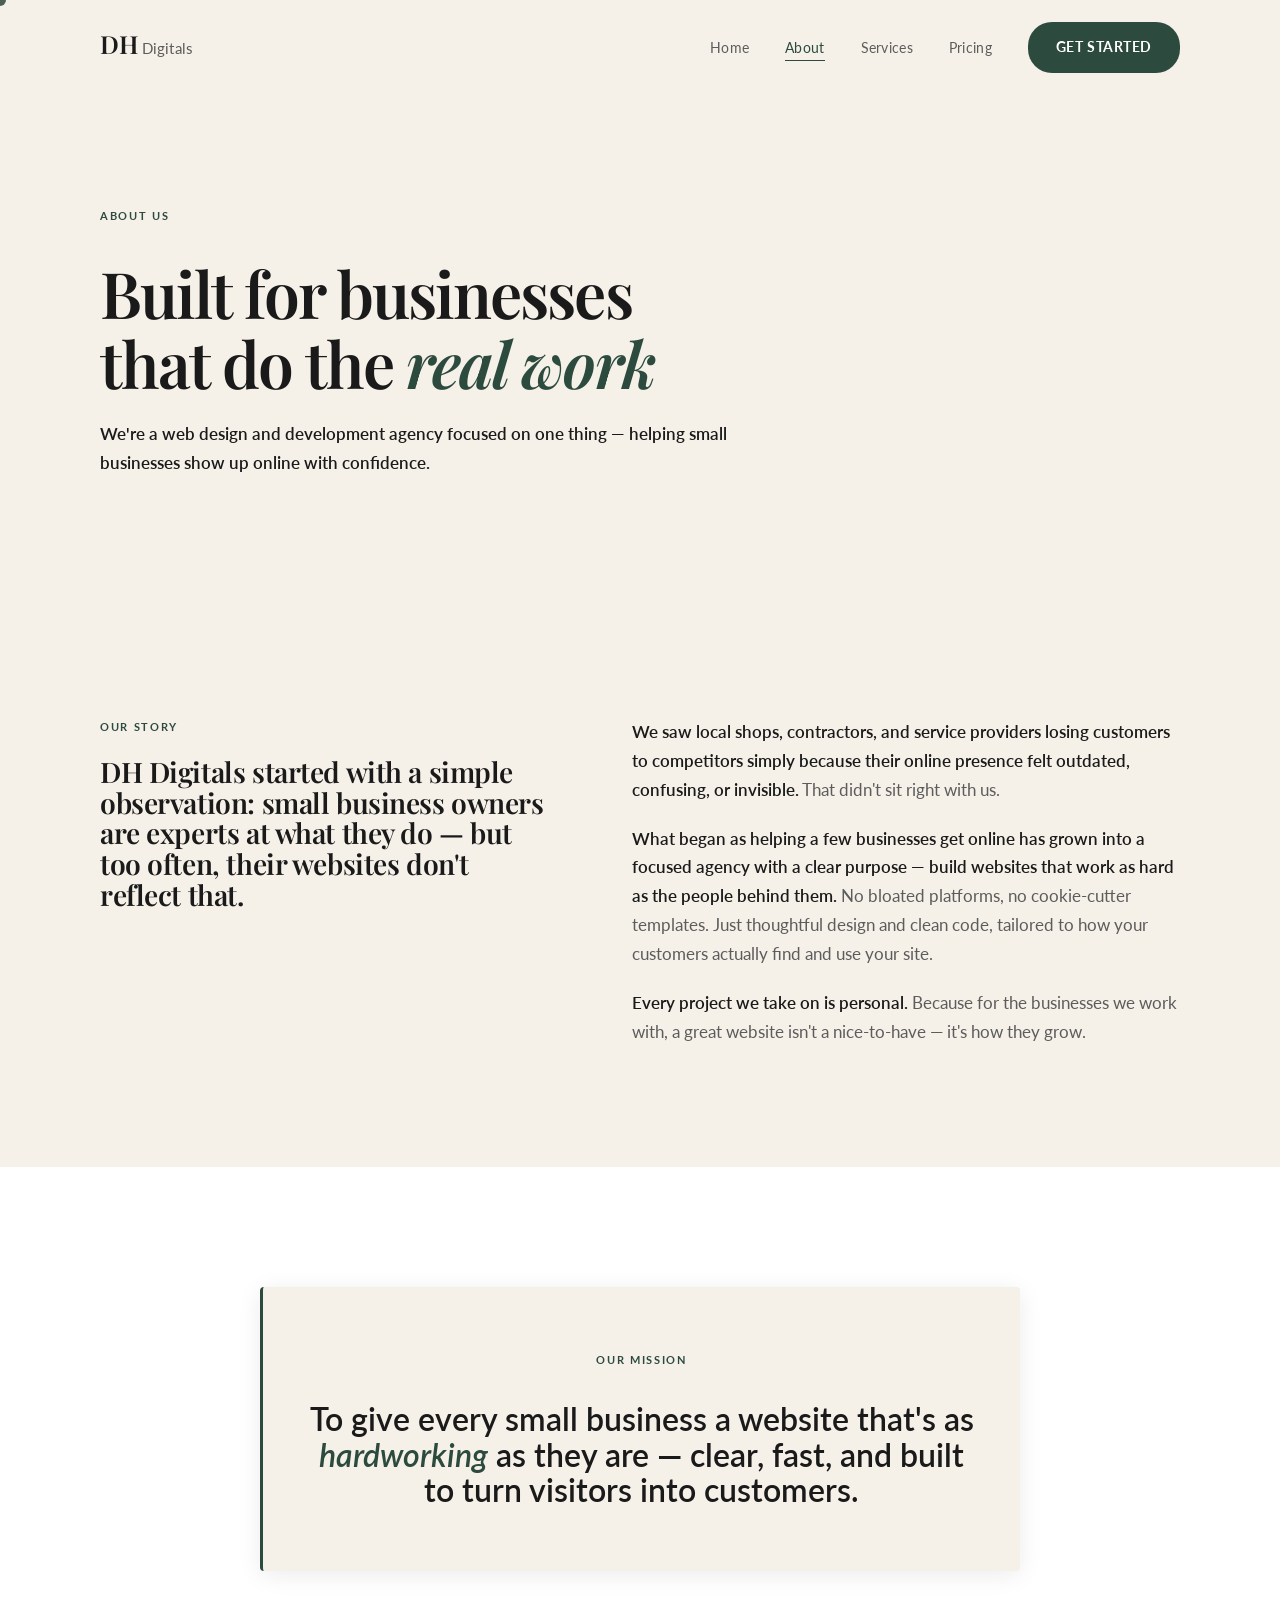
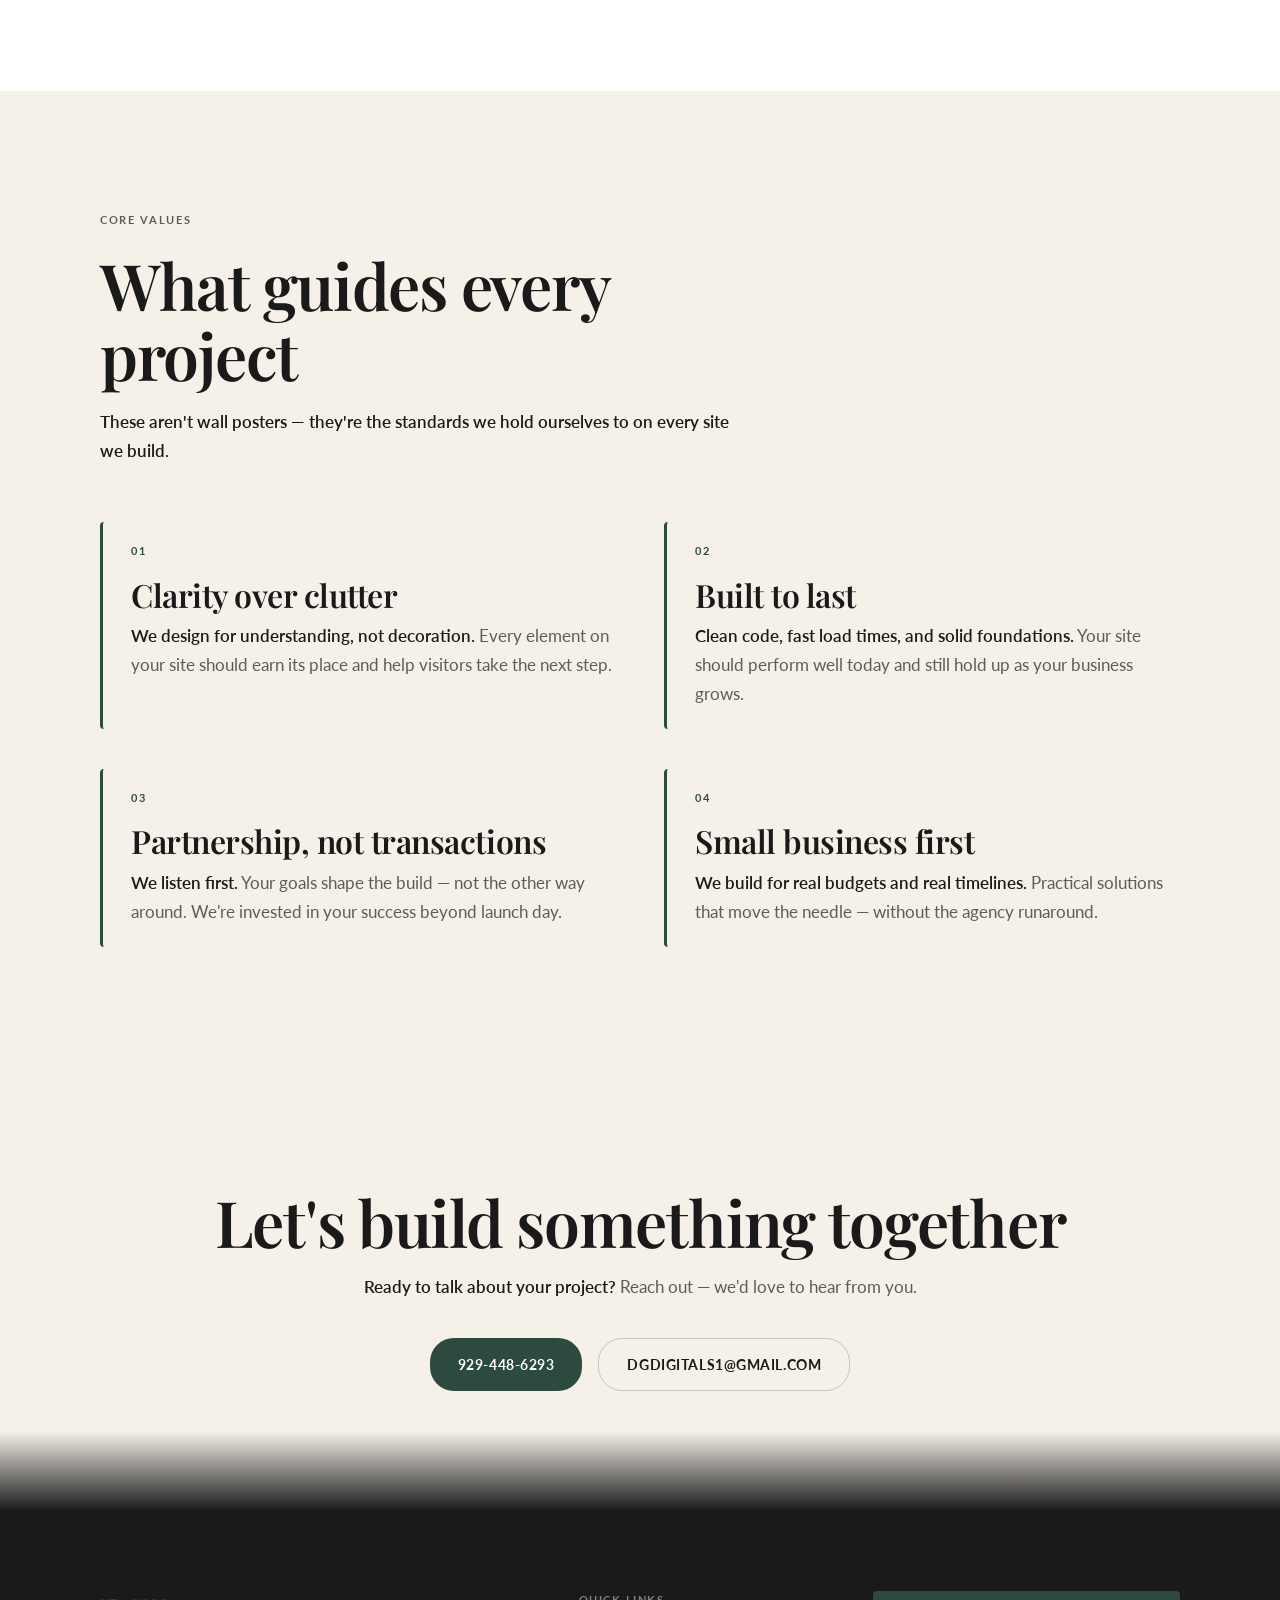
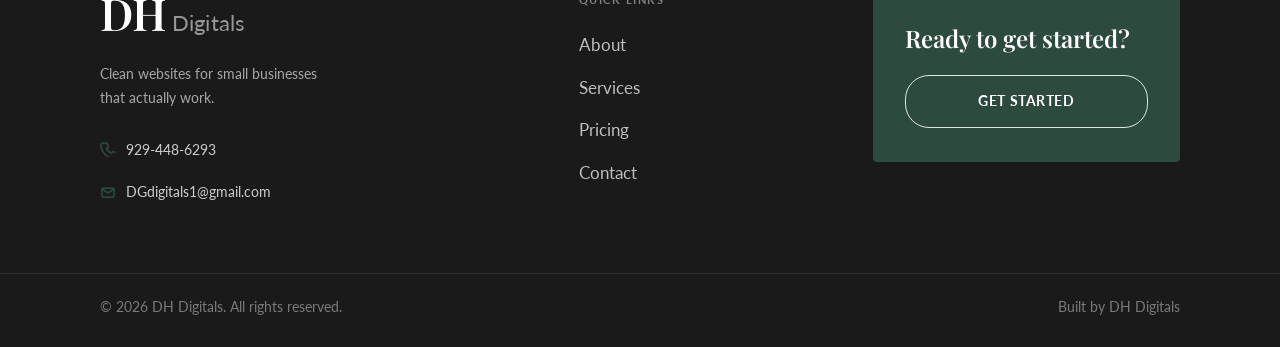
==== about.html @ 17f13685 "Launch DH Digitals marketing site with full responsive design. Includes homepage, about, services, a" ====
<!DOCTYPE html>
<html lang="en">
<head>
  <meta charset="UTF-8">
  <meta name="viewport" content="width=device-width, initial-scale=1.0">
  <title>About — DH Digitals</title>
  <link rel="icon" type="image/svg+xml" href="data:image/svg+xml,%3Csvg xmlns='http://www.w3.org/2000/svg' viewBox='0 0 32 32'%3E%3Crect width='32' height='32' rx='7' fill='%23F5F0E8'/%3E%3Ctext x='16' y='21.5' font-family='Georgia%2C%20serif' font-size='13' font-weight='600' fill='%232C4A3E' text-anchor='middle'%3EDH%3C/text%3E%3C/svg%3E">
  <link rel="preconnect" href="https://fonts.googleapis.com">
  <link rel="preconnect" href="https://fonts.gstatic.com" crossorigin>
  <link href="https://fonts.googleapis.com/css2?family=Lato:wght@400;700&family=Playfair+Display:ital,wght@0,400;0,500;0,600;0,700;1,400;1,500&display=swap" rel="stylesheet">
  <link rel="stylesheet" href="styles.css">
</head>
<body>

  <!-- NAV -->
  <nav id="nav">
    <div class="container">
      <a href="index.html" class="logo"><span class="logo-serif">DH</span> <span class="logo-rest">Digitals</span></a>
      <ul class="nav-links" id="navLinks">
        <li><a href="index.html">Home</a></li>
        <li><a href="about.html" class="active">About</a></li>
        <li><a href="services.html">Services</a></li>
        <li><a href="services.html#plans">Pricing</a></li>
        <li><a href="contact.html" class="btn btn-primary">Get Started</a></li>
      </ul>
      <button class="nav-toggle" id="navToggle" type="button" aria-label="Toggle menu" aria-expanded="false">
        <span class="hamburger" aria-hidden="true">
          <span class="hamburger-line"></span>
          <span class="hamburger-line"></span>
          <span class="hamburger-line"></span>
        </span>
      </button>
    </div>
  </nav>

  <!-- PAGE HERO -->
  <section class="page-hero">
    <div class="container">
      <div class="page-hero-content">
        <p class="hero-tag">About Us</p>
        <h1>Built for businesses that do the <em>real work</em></h1>
        <p class="page-hero-sub"><span class="lead-sentence">We're a web design and development agency focused on one thing — helping small businesses show up online with confidence.</span></p>
      </div>
    </div>
  </section>

  <!-- BRAND STORY -->
  <section id="story">
    <div class="container">
      <div class="story-grid reveal">
        <div>
          <p class="section-label">Our Story</p>
          <p class="story-lead"><span class="lead-sentence">DH Digitals started with a simple observation: small business owners are experts at what they do — but too often, their websites don't reflect that.</span></p>
        </div>
        <div class="story-body">
          <p><span class="lead-sentence">We saw local shops, contractors, and service providers losing customers to competitors simply because their online presence felt outdated, confusing, or invisible.</span> That didn't sit right with us.</p>
          <p><span class="lead-sentence">What began as helping a few businesses get online has grown into a focused agency with a clear purpose — build websites that work as hard as the people behind them.</span> No bloated platforms, no cookie-cutter templates. Just thoughtful design and clean code, tailored to how your customers actually find and use your site.</p>
          <p><span class="lead-sentence">Every project we take on is personal.</span> Because for the businesses we work with, a great website isn't a nice-to-have — it's how they grow.</p>
        </div>
      </div>
    </div>
  </section>

  <!-- MISSION -->
  <section id="mission">
    <div class="container">
      <div class="mission-block reveal">
        <p class="section-label">Our Mission</p>
        <p class="mission-quote"><span class="lead-sentence">To give every small business a website that's as <em>hardworking</em> as they are — clear, fast, and built to turn visitors into customers.</span></p>
      </div>
    </div>
  </section>

  <!-- CORE VALUES -->
  <section id="values">
    <div class="container">
      <div class="values-header reveal">
        <p class="section-label">Core Values</p>
        <h2 class="section-title">What guides every project</h2>
        <p><span class="lead-sentence">These aren't wall posters — they're the standards we hold ourselves to on every site we build.</span></p>
      </div>
      <div class="values-grid reveal">
        <div class="value-card">
          <div class="value-num">01</div>
          <h3>Clarity over clutter</h3>
          <p><span class="lead-sentence">We design for understanding, not decoration.</span> Every element on your site should earn its place and help visitors take the next step.</p>
        </div>
        <div class="value-card">
          <div class="value-num">02</div>
          <h3>Built to last</h3>
          <p><span class="lead-sentence">Clean code, fast load times, and solid foundations.</span> Your site should perform well today and still hold up as your business grows.</p>
        </div>
        <div class="value-card">
          <div class="value-num">03</div>
          <h3>Partnership, not transactions</h3>
          <p><span class="lead-sentence">We listen first.</span> Your goals shape the build — not the other way around. We're invested in your success beyond launch day.</p>
        </div>
        <div class="value-card">
          <div class="value-num">04</div>
          <h3>Small business first</h3>
          <p><span class="lead-sentence">We build for real budgets and real timelines.</span> Practical solutions that move the needle — without the agency runaround.</p>
        </div>
      </div>
    </div>
  </section>

  <!-- CTA -->
  <section class="cta-section" id="contact">
    <div class="container reveal">
      <h2>Let's build something together</h2>
      <p><span class="lead-sentence">Ready to talk about your project?</span> Reach out — we'd love to hear from you.</p>
      <div class="cta-buttons">
        <a href="tel:9294486293" class="btn btn-primary">929-448-6293</a>
        <a href="mailto:DGdigitals1@gmail.com" class="btn btn-outline">DGdigitals1@gmail.com</a>
      </div>
    </div>
  </section>

  <!-- FOOTER -->
  <footer>
    <div class="container footer-main">
      <div class="footer-col footer-brand-col">
        <a href="index.html" class="footer-logo logo">
          <span class="logo-serif">DH</span>
          <span class="logo-rest">Digitals</span>
        </a>
        <p class="footer-tagline">Clean websites for small businesses that actually work.</p>
        <ul class="footer-contact-list">
          <li>
            <a href="tel:9294486293">
              <svg width="16" height="16" fill="none" stroke="currentColor" stroke-width="1.75" stroke-linecap="round" stroke-linejoin="round" aria-hidden="true">
                <path d="M3 2h4l1.5 4-2 1.5a11 11 0 0 0 5 5L13 10.5 17 12v4a2 2 0 0 1-2 2A15 15 0 0 1 1 4a2 2 0 0 1 2-2z"/>
              </svg>
              929-448-6293
            </a>
          </li>
          <li>
            <a href="mailto:DGdigitals1@gmail.com">
              <svg width="16" height="16" fill="none" stroke="currentColor" stroke-width="1.75" stroke-linecap="round" stroke-linejoin="round" aria-hidden="true">
                <rect x="2" y="4" width="12" height="9" rx="1"/><path d="M2 5l6 4 6-4"/>
              </svg>
              DGdigitals1@gmail.com
            </a>
          </li>
        </ul>
      </div>
      <div class="footer-col footer-links-col">
        <h4 class="footer-heading">Quick Links</h4>
        <ul class="footer-links">
          <li><a href="about.html">About</a></li>
          <li><a href="services.html">Services</a></li>
          <li><a href="services.html#plans">Pricing</a></li>
          <li><a href="contact.html">Contact</a></li>
        </ul>
      </div>
      <div class="footer-col footer-cta-col">
        <div class="footer-cta-box">
          <p class="footer-cta-title">Ready to get started?</p>
          <a href="contact.html" class="btn btn-outline-light">Get Started</a>
        </div>
      </div>
    </div>
    <div class="footer-bar">
      <div class="container footer-bar-inner">
        <p class="footer-copy">&copy; 2026 DH Digitals. All rights reserved.</p>
        <p class="footer-credit">Built by DH Digitals</p>
      </div>
    </div>
  </footer>

  <script src="main.js"></script>
</body>
</html>
---- styles.css ----
/* DH Digitals — Boutique light theme */

*, *::before, *::after { box-sizing: border-box; margin: 0; padding: 0; }

:root {
  --bg:            #F5F0E8;
  --surface:       #FFFFFF;
  --text:          #1A1A1A;
  --muted:         #5C5C5C;
  --accent:        #2C4A3E;
  --accent-hover:  #3A5E50;
  --accent-soft:   rgba(44, 74, 62, 0.12);
  --border:        rgba(26, 26, 26, 0.12);
  --border-strong: rgba(26, 26, 26, 0.2);
  --shadow-card:   0 4px 24px rgba(0, 0, 0, 0.08);
  --shadow-card-hover: 0 12px 36px rgba(0, 0, 0, 0.12);
  --card-transition: transform var(--hover-transition), box-shadow var(--hover-transition);
  --radius-btn:    24px;
  --section-space: 120px;
  --nav-offset:    5rem;
  --ease:          cubic-bezier(0.4, 0, 0.2, 1);
  --hover-transition: 0.25s cubic-bezier(0.4, 0, 0.2, 1);
  --font-display:  'Playfair Display', Georgia, serif;
  --font-body:     'Lato', system-ui, sans-serif;
  --text-h1:       88px;
  --text-h2:       64px;
  --text-h3:       32px;
  --text-body:     17px;
  --text-small:    14px;
  --lh-heading:    1.1;
  --lh-body:       1.7;
}

html { scroll-behavior: smooth; overflow-x: hidden; }

@media (prefers-reduced-motion: reduce) {
  html { scroll-behavior: auto; }
  *, *::before, *::after {
    animation-duration: 0.01ms !important;
    animation-iteration-count: 1 !important;
    transition-duration: 0.01ms !important;
  }
}

::selection {
  background: var(--accent-soft);
  color: var(--text);
}

body {
  font-family: var(--font-body);
  background: var(--bg);
  color: var(--text);
  font-size: var(--text-body);
  line-height: var(--lh-body);
  overflow-x: hidden;
  -webkit-font-smoothing: antialiased;
}

html.has-custom-cursor,
html.has-custom-cursor body {
  cursor: none;
}

html.has-custom-cursor a,
html.has-custom-cursor button,
html.has-custom-cursor .btn {
  cursor: none;
}

body > *:not(.custom-cursor) {
  animation: pageEnter 0.6s var(--ease) forwards;
}

body > nav { animation-delay: 0s; }
body > .hero,
body > main,
body > section { animation-delay: 0.05s; }
body > footer { animation-delay: 0.1s; }

.custom-cursor {
  position: fixed;
  top: 0;
  left: 0;
  width: 12px;
  height: 12px;
  margin: 0;
  padding: 0;
  border-radius: 50%;
  background: var(--accent);
  pointer-events: none;
  z-index: 10000;
  transform: translate(-50%, -50%);
  transition: left 0.1s var(--ease), top 0.1s var(--ease), transform var(--hover-transition), opacity var(--hover-transition);
  opacity: 0.85;
  mix-blend-mode: multiply;
}

.custom-cursor.is-hover {
  transform: translate(-50%, -50%) scale(2);
  opacity: 0.55;
}

/* ── TYPOGRAPHY SCALE ── */
h1, h2, h3, h4, p {
  overflow-wrap: break-word;
}

h1, h2, h3, h4 {
  font-family: var(--font-display);
  line-height: var(--lh-heading);
  font-weight: 600;
}

h1 {
  font-size: clamp(2.75rem, 7vw, var(--text-h1));
  letter-spacing: -0.03em;
}

h2 {
  font-size: clamp(2rem, 5vw, var(--text-h2));
  letter-spacing: -0.02em;
}

h3 {
  font-size: clamp(1.375rem, 2.5vw, var(--text-h3));
  letter-spacing: -0.015em;
}

p {
  max-width: 65ch;
  font-size: var(--text-body);
  line-height: var(--lh-body);
}

.lead-sentence {
  font-weight: 600;
  color: var(--text);
}

.text-small,
.stat-label,
.meta-label,
.care-plan-note,
.footer-copy,
.footer-credit,
.footer-contact-list a,
.footer-tagline,
.form-error,
.contact-note,
.price-pages,
.care-plan-features li,
.price-features li {
  font-size: var(--text-small);
  line-height: var(--lh-body);
}

.section-label,
.hero-tag,
.care-plan-tag,
.footer-heading,
.method-label,
.form-group label {
  font-size: 11px;
  letter-spacing: 0.15em;
  line-height: var(--lh-body);
  text-transform: uppercase;
  max-width: none;
}

.price-amount,
.stat-num,
.meta-value {
  font-variant-numeric: tabular-nums;
}

a { color: inherit; text-decoration: none; }

.container {
  width: min(1080px, 91vw);
  margin: 0 auto;
  min-width: 0;
}

/* ── NAV ── */
nav {
  position: fixed;
  top: 0; left: 0; right: 0;
  z-index: 100;
  padding: 1.35rem 0;
  background: rgba(245, 240, 232, 0.85);
  backdrop-filter: blur(16px);
  -webkit-backdrop-filter: blur(16px);
  border-bottom: 1px solid transparent;
  transition: border-color var(--hover-transition), padding var(--hover-transition);
}

nav.scrolled {
  border-bottom-color: var(--border);
}

nav .container {
  display: flex;
  align-items: center;
  justify-content: space-between;
}

.logo {
  font-family: var(--font-body);
  font-weight: 400;
  display: flex;
  align-items: baseline;
  gap: 0.3rem;
}

.logo-serif {
  font-family: var(--font-display);
  font-weight: 600;
  font-size: 1.55rem;
  letter-spacing: -0.02em;
  color: var(--text);
  line-height: 1;
}

.logo-rest {
  color: var(--muted);
  font-size: 0.9375rem;
  font-weight: 400;
  letter-spacing: 0.01em;
}

.nav-links {
  display: flex;
  align-items: center;
  gap: 2.25rem;
  list-style: none;
}

.nav-links a:not(.btn) {
  font-size: var(--text-small);
  font-weight: 400;
  letter-spacing: 0.02em;
  color: var(--muted);
  position: relative;
  transition: color var(--hover-transition);
}

.nav-links a:not(.btn)::after {
  content: '';
  position: absolute;
  left: 0;
  bottom: -5px;
  width: 0;
  height: 1px;
  background: var(--accent);
  transition: width var(--hover-transition);
}

.nav-links a:not(.btn):hover,
.nav-links a:not(.btn).active { color: var(--accent); }

.nav-links a:not(.btn):hover::after,
.nav-links a:not(.btn).active::after { width: 100%; }

.nav-links .btn-primary {
  transition: transform var(--hover-transition), background var(--hover-transition), color var(--hover-transition);
}

.nav-links .btn-primary:hover:not(:disabled) {
  transform: scale(0.97);
}

.btn {
  display: inline-flex;
  align-items: center;
  justify-content: center;
  gap: 0.5rem;
  font-family: var(--font-body);
  font-weight: 700;
  font-size: var(--text-small);
  letter-spacing: 0.04em;
  text-transform: uppercase;
  padding: 0.85rem 1.75rem;
  border: none;
  border-radius: var(--radius-btn);
  cursor: pointer;
  transition: transform var(--hover-transition), background var(--hover-transition), color var(--hover-transition), border-color var(--hover-transition);
}

.btn-primary {
  background: var(--accent);
  color: #fff;
}

.btn-primary:hover:not(:disabled) {
  background: var(--accent-hover);
  transform: translateY(-1px);
}

.btn-outline {
  background: transparent;
  color: var(--text);
  border: 1px solid var(--border-strong);
}

.btn-outline:hover {
  border-color: var(--accent);
  color: var(--accent);
}

.btn-outline-light {
  background: transparent;
  color: #fff;
  border: 1px solid rgba(255, 255, 255, 0.85);
}

.btn-outline-light:hover:not(:disabled) {
  background: rgba(255, 255, 255, 0.1);
  border-color: #fff;
  color: #fff;
  transform: translateY(-1px);
}

.nav-toggle {
  display: none;
  background: none;
  border: none;
  color: var(--text);
  cursor: pointer;
  padding: 0;
}

.hamburger {
  display: flex;
  flex-direction: column;
  justify-content: space-between;
  width: 28px;
  height: 28px;
}

.hamburger-line {
  display: block;
  width: 28px;
  height: 2px;
  background: currentColor;
  border-radius: 1px;
}

/* ── HERO (home) ── */
.hero {
  min-height: 100vh;
  display: flex;
  align-items: center;
  padding: calc(var(--section-space) + var(--nav-offset)) 0 var(--section-space);
  position: relative;
  overflow: hidden;
}

.hero-parallax-bg {
  position: absolute;
  inset: -20% 0;
  z-index: 0;
  background:
    radial-gradient(ellipse 85% 65% at 78% 22%, rgba(44, 74, 62, 0.07) 0%, transparent 58%),
    radial-gradient(ellipse 55% 50% at 12% 88%, rgba(44, 74, 62, 0.05) 0%, transparent 52%),
    linear-gradient(180deg, #F5F0E8 0%, #EDE6DA 45%, #F5F0E8 100%);
  background-size: 100% 140%;
  background-position: center 0;
  background-repeat: no-repeat;
  will-change: background-position;
}

.hero-monogram {
  position: absolute;
  right: clamp(-1rem, 2vw, 3rem);
  top: 50%;
  transform: translateY(-48%);
  font-family: var(--font-display);
  font-size: clamp(11rem, 26vw, 21rem);
  font-weight: 600;
  color: var(--accent);
  opacity: 0.08;
  line-height: 0.85;
  letter-spacing: -0.04em;
  pointer-events: none;
  z-index: 1;
  user-select: none;
}

.hero-grain {
  position: absolute;
  inset: 0;
  width: 100%;
  height: 100%;
  pointer-events: none;
  z-index: 2;
  mix-blend-mode: multiply;
}

.hero-layout {
  position: relative;
  z-index: 3;
  width: 100%;
}

.hero-content {
  position: relative;
  max-width: 560px;
  text-align: left;
  z-index: 1;
}

.hero-tag {
  display: inline-block;
  font-weight: 700;
  text-transform: uppercase;
  color: var(--accent);
  margin-bottom: 2rem;
  max-width: none;
  opacity: 0;
  animation: rise 1.1s var(--ease) 0.15s forwards;
}

.hero h1 {
  font-size: var(--text-h1);
  letter-spacing: -0.03em;
  line-height: var(--lh-heading);
  margin-bottom: 2rem;
  opacity: 0;
  animation: rise 1.15s var(--ease) 0.3s forwards;
}

.hero-word {
  position: relative;
  display: inline-block;
  white-space: nowrap;
}

.hero-underline {
  position: absolute;
  left: -2%;
  bottom: 0.06em;
  width: 105%;
  height: 0.18em;
  min-height: 8px;
  max-height: 16px;
  pointer-events: none;
}

.hero-sub {
  color: var(--muted);
  margin-bottom: 2.75rem;
  opacity: 0;
  animation: fadeUpSub 0.85s var(--ease) 0.7s forwards;
}

.hero-cta {
  display: flex;
  gap: 1rem;
  flex-wrap: wrap;
  opacity: 0;
  animation: rise 1.15s var(--ease) 0.62s forwards;
}

.hero-cta .btn {
  position: relative;
  overflow: hidden;
}

.hero-cta .btn .ripple {
  position: absolute;
  border-radius: 50%;
  pointer-events: none;
  transform: scale(0);
  animation: rippleOut 0.65s var(--ease) forwards;
}

.hero-cta .btn-primary .ripple {
  background: rgba(255, 255, 255, 0.45);
}

.hero-cta .btn-outline .ripple {
  background: rgba(44, 74, 62, 0.18);
}

.hero-scroll-hint {
  position: absolute;
  bottom: 2.25rem;
  left: 50%;
  transform: translateX(-50%);
  z-index: 3;
  color: var(--accent);
  opacity: 0;
  animation: riseHint 1s var(--ease) 1.1s forwards;
}

.hero-scroll-hint:hover {
  color: var(--accent-hover);
}

.hero-scroll-arrow {
  display: block;
  animation: bounceDown 2.2s var(--ease) infinite;
}

.hero-stats {
  display: grid;
  grid-template-columns: repeat(3, 1fr);
  gap: 2rem;
  margin-top: 5rem;
  padding-top: 2.5rem;
  border-top: 1px solid var(--border);
  opacity: 0;
  animation: rise 1.15s var(--ease) 0.78s forwards;
}

.hero-stats > div {
  text-align: left;
}

.stat-num {
  font-family: var(--font-display);
  font-weight: 600;
  line-height: var(--lh-heading);
  color: var(--text);
}

.stat-label {
  font-weight: 700;
  letter-spacing: 0.1em;
  text-transform: uppercase;
  color: var(--muted);
  margin-top: 0.5rem;
  max-width: none;
}

.hero-aside { display: none; }

/* ── PAGE HERO ── */
.page-hero {
  padding: calc(var(--section-space) + var(--nav-offset)) 0 var(--section-space);
  position: relative;
}

.page-hero-content {
  position: relative;
  max-width: 640px;
  text-align: left;
}

.page-hero .hero-tag,
.contact-info .hero-tag {
  opacity: 0;
  animation: rise 1.1s var(--ease) 0.15s forwards;
}

.page-hero h1 {
  font-size: clamp(2rem, 5vw, var(--text-h2));
  margin-bottom: 1.35rem;
  opacity: 0;
  animation: rise 1.1s var(--ease) 0.25s forwards;
}

.page-hero h1 em,
.contact-info > h1 em,
.mission-quote em {
  font-style: italic;
  color: var(--accent);
}

.page-hero-sub,
.contact-info > p:first-of-type {
  color: var(--muted);
  opacity: 0;
  animation: rise 1.1s var(--ease) 0.42s forwards;
}

.contact-info > h1 {
  font-size: clamp(2rem, 5vw, var(--text-h2));
  margin-bottom: 1.25rem;
  opacity: 0;
  animation: rise 1.1s var(--ease) 0.28s forwards;
}

/* ── SECTIONS ── */
section { padding: var(--section-space) 0; }

.section-label {
  font-weight: 700;
  text-transform: uppercase;
  color: var(--accent);
  margin-bottom: 1.25rem;
  max-width: none;
}

.section-title {
  margin-bottom: 1.1rem;
}

.section-desc {
  color: var(--muted);
}

.pricing-header .section-desc {
  margin-left: auto;
  margin-right: auto;
}

.reveal {
  opacity: 0;
  transform: translateY(20px);
  transition: opacity 0.9s var(--ease), transform 0.9s var(--ease);
}

.reveal.visible {
  opacity: 1;
  transform: translateY(0);
}

/* ── SERVICES ── */
.services-header {
  margin-bottom: 4rem;
  max-width: 560px;
}

.services-grid,
.pricing-grid,
.contact-grid,
.story-grid,
.social-proof-grid,
.intro .container,
.footer-main,
.values-grid {
  min-width: 0;
}

.services-grid > *,
.pricing-grid > *,
.contact-grid > *,
.story-grid > *,
.social-proof-grid > *,
.values-grid > * {
  min-width: 0;
}

.services-grid {
  display: grid;
  grid-template-columns: repeat(2, 1fr);
  gap: 2.5rem 3rem;
}

.service-card {
  background: transparent;
  padding: 1.25rem 0 1.25rem 1.75rem;
  border-left: 3px solid var(--accent);
  position: relative;
  border-radius: 4px;
  box-shadow: transparent 0 0 0;
  transition: var(--card-transition), border-color var(--hover-transition);
}

.service-card:hover {
  border-left-color: var(--accent-hover);
  transform: translateY(-4px);
  box-shadow: var(--shadow-card-hover);
}

.service-card.card-offset {
  margin-top: 2.5rem;
}

.service-icon {
  width: auto;
  height: auto;
  display: block;
  margin-bottom: 1.25rem;
  color: var(--accent);
  transition: transform var(--hover-transition);
  transform-origin: center center;
}

.service-card:hover .service-icon {
  transform: rotate(10deg);
}

.service-card h3 {
  margin-bottom: 0.75rem;
}

.service-card p {
  color: var(--muted);
}

/* ── SOCIAL PROOF ── */
.social-proof {
  background: #EDE8DF;
}

.social-proof-grid {
  display: grid;
  grid-template-columns: 1.15fr 0.85fr;
  gap: 4rem 5rem;
  align-items: center;
}

.social-proof-quote {
  position: relative;
}

.quote-mark {
  position: absolute;
  top: -2rem;
  left: -1.25rem;
  width: clamp(7rem, 14vw, 11rem);
  height: clamp(7rem, 14vw, 11rem);
  color: var(--accent);
  opacity: 0.07;
  pointer-events: none;
  z-index: 0;
}

.social-proof-quote blockquote {
  position: relative;
  z-index: 1;
  margin: 0;
}

.social-proof-quote p {
  font-family: var(--font-display);
  font-style: italic;
  font-size: clamp(1.375rem, 2.5vw, 2rem);
  line-height: 1.35;
  letter-spacing: -0.01em;
  color: var(--text);
  margin-bottom: 1.75rem;
  max-width: none;
}

.social-proof-quote cite {
  display: block;
  font-family: var(--font-body);
  font-style: normal;
  font-size: var(--text-small);
  font-variant: small-caps;
  letter-spacing: 0.12em;
  color: var(--muted);
}

.social-proof-stats {
  display: flex;
  flex-direction: column;
  gap: 2.25rem;
}

.stat-block {
  display: flex;
  flex-direction: column;
  gap: 0.4rem;
}

.stat-value {
  font-family: var(--font-display);
  font-size: clamp(2.25rem, 4vw, 3rem);
  font-weight: 600;
  line-height: 1;
  color: var(--accent);
  font-variant-numeric: tabular-nums;
}

.stat-check {
  display: flex;
  align-items: center;
  line-height: 1;
}

.stat-check svg {
  display: block;
}

.social-proof-stats .stat-label {
  font-size: var(--text-body);
  font-weight: 400;
  letter-spacing: normal;
  text-transform: none;
  color: var(--text);
  line-height: var(--lh-body);
}

/* ── PRICING ── */
#pricing,
#plans {
  background: var(--surface);
}

.pricing-header {
  text-align: center;
  margin-bottom: 4rem;
}

.pricing-header .section-desc { margin: 0 auto; }

.pricing-grid {
  display: grid;
  grid-template-columns: repeat(3, 1fr);
  gap: 1.75rem;
  align-items: start;
}

.price-card {
  background: #fff;
  border: none;
  border-radius: 4px;
  padding: 2.5rem 2rem 2.25rem;
  position: relative;
  display: flex;
  flex-direction: column;
  box-shadow: var(--shadow-card);
  transition: var(--card-transition);
}

.price-card:hover {
  transform: translateY(-4px);
  box-shadow: var(--shadow-card-hover);
}

.price-card.featured {
  box-shadow: 0 6px 28px rgba(0, 0, 0, 0.1);
}

.price-card.featured:hover {
  box-shadow: var(--shadow-card-hover);
}

.price-badge {
  position: absolute;
  top: -0.75rem;
  left: 50%;
  transform: translateX(-50%);
  background: var(--accent);
  color: #fff;
  font-family: var(--font-body);
  font-size: 11px;
  font-weight: 700;
  letter-spacing: 0.1em;
  text-transform: uppercase;
  padding: 0.35rem 1rem;
  border-radius: var(--radius-btn);
  white-space: nowrap;
}

.price-tier {
  font-family: var(--font-display);
  font-size: clamp(1.375rem, 2.5vw, var(--text-h3));
  line-height: var(--lh-heading);
  margin-bottom: 0.35rem;
}

.price-amount {
  font-family: var(--font-display);
  font-size: clamp(2rem, 4vw, 2.75rem);
  font-weight: 600;
  letter-spacing: -0.02em;
  line-height: var(--lh-heading);
  margin-bottom: 0.35rem;
  color: var(--text);
}

.price-pages {
  font-weight: 700;
  text-transform: uppercase;
  color: var(--accent);
  margin-bottom: 1.75rem;
  max-width: none;
}

.price-features {
  list-style: none;
  display: flex;
  flex-direction: column;
  gap: 0.75rem;
  margin-bottom: 1.85rem;
  flex: 1;
}

.price-features li {
  display: flex;
  align-items: center;
  gap: 0.65rem;
  color: var(--muted);
}

.price-features li svg {
  flex-shrink: 0;
  width: 16px;
  height: 16px;
  color: var(--accent);
  transform-origin: center center;
}

.price-features.is-animating li:not(.check-in) svg {
  transform: scale(0);
}

.price-features.is-animating li.check-in svg {
  animation: checkPop 0.4s var(--ease) forwards;
}

.price-meta {
  padding-top: 1.35rem;
  border-top: 1px solid var(--border);
  margin-bottom: 1.75rem;
}

.meta-label {
  font-weight: 700;
  text-transform: uppercase;
  color: var(--muted);
  margin-bottom: 0.25rem;
  max-width: none;
}

.meta-value {
  font-family: var(--font-display);
  font-weight: 600;
}

.price-card .btn { width: 100%; }

.care-plan {
  margin-top: 3.5rem;
  padding: 2.5rem 2rem 2.25rem;
  background: #fff;
  border: none;
  border-radius: 4px;
  box-shadow: var(--shadow-card);
  display: flex;
  align-items: center;
  justify-content: space-between;
  gap: 2rem;
  flex-wrap: wrap;
  transition: var(--card-transition);
}

.care-plan:hover {
  transform: translateY(-4px);
  box-shadow: var(--shadow-card-hover);
}

.care-plan-info { flex: 1; min-width: 240px; }

.care-plan-tag {
  display: inline-block;
  font-weight: 700;
  text-transform: uppercase;
  color: var(--accent);
  margin-bottom: 0.65rem;
  max-width: none;
}

.care-plan h3 {
  margin-bottom: 0.55rem;
}

.care-plan-features {
  display: flex;
  flex-wrap: wrap;
  gap: 0.5rem 1.25rem;
  list-style: none;
}

.care-plan-features li {
  color: var(--muted);
}

.care-plan-features li::before {
  content: '·';
  margin-right: 0.35rem;
  color: var(--accent);
}

.care-plan-price { text-align: right; flex-shrink: 0; }

.care-plan-price .price-amount { margin-bottom: 0.1rem; }

.care-plan-price .price-amount span {
  font-family: var(--font-body);
  font-size: var(--text-body);
  font-weight: 400;
  color: var(--muted);
}

.care-plan-note {
  color: var(--muted);
  max-width: none;
}

/* ── CTA ── */
.cta-band,
.cta-section {
  padding: var(--section-space) 0;
  text-align: center;
}

.cta-band h2,
.cta-section h2 {
  margin-bottom: 1rem;
}

.cta-band p,
.cta-section > .container > p {
  color: var(--muted);
  margin-bottom: 2.25rem;
  max-width: 65ch;
  margin-left: auto;
  margin-right: auto;
}

.cta-buttons {
  display: flex;
  gap: 1rem;
  justify-content: center;
  flex-wrap: wrap;
}

/* ── ABOUT ── */
.story-grid {
  display: grid;
  grid-template-columns: 0.95fr 1.15fr;
  gap: 4rem 5rem;
  align-items: start;
}

.story-lead {
  font-family: var(--font-display);
  font-size: clamp(1.25rem, 2.2vw, var(--text-h3));
  font-weight: 600;
  line-height: var(--lh-heading);
  letter-spacing: -0.015em;
}

.story-body p {
  color: var(--muted);
}

.mission-quote {
  font-size: clamp(1.25rem, 2.5vw, var(--text-h3));
  font-weight: 600;
  line-height: var(--lh-heading);
  text-align: center;
  max-width: 65ch;
  margin: 0 auto;
}

.values-header p {
  color: var(--muted);
}

#mission {
  background: var(--surface);
}

.mission-block {
  max-width: 760px;
  margin: 0 auto;
  padding: 4rem 2.5rem;
  background: var(--bg);
  border-left: 3px solid var(--accent);
  border-radius: 4px;
  box-shadow: var(--shadow-card);
  transition: var(--card-transition);
}

.mission-block:hover {
  transform: translateY(-4px);
  box-shadow: var(--shadow-card-hover);
}

.mission-block .section-label {
  display: block;
  text-align: center;
  margin-bottom: 2rem;
}

.values-header {
  margin-bottom: 3.5rem;
  max-width: 65ch;
}

.story-body {
  display: flex;
  flex-direction: column;
  gap: 1.25rem;
}

.values-grid {
  display: grid;
  grid-template-columns: repeat(2, 1fr);
  gap: 2.5rem 3rem;
}

.value-card {
  background: transparent;
  padding: 1.25rem 0 1.25rem 1.75rem;
  border-left: 3px solid var(--accent);
  border-radius: 4px;
  box-shadow: transparent 0 0 0;
  transition: var(--card-transition), border-color var(--hover-transition);
}

.value-card:hover {
  transform: translateY(-4px);
  box-shadow: var(--shadow-card-hover);
}

.value-num {
  font-size: 11px;
  font-weight: 700;
  letter-spacing: 0.15em;
  color: var(--accent);
  margin-bottom: 1rem;
  max-width: none;
}

.value-card h3 {
  margin-bottom: 0.65rem;
}

.value-card p {
  color: var(--muted);
}

/* ── SERVICES PAGE ── */
.intro .container {
  display: grid;
  grid-template-columns: 1fr 1fr;
  gap: 3.5rem;
  align-items: end;
}

/* ── CONTACT ── */
body.page-contact {
  min-height: 100vh;
  display: flex;
  flex-direction: column;
}

body.page-contact main {
  flex: 1;
  padding: calc(var(--section-space) + var(--nav-offset)) 0 var(--section-space);
  position: relative;
}

.contact-grid {
  position: relative;
  display: grid;
  grid-template-columns: 0.92fr 1.08fr;
  gap: 5rem;
  align-items: start;
}

.contact-methods {
  display: flex;
  flex-direction: column;
  gap: 1rem;
  margin-top: 2.5rem;
}

.contact-method {
  display: flex;
  align-items: center;
  gap: 1.1rem;
  padding: 1.25rem 1.5rem;
  background: #fff;
  border: none;
  border-left: 3px solid var(--accent);
  border-radius: 4px;
  box-shadow: var(--shadow-card);
  transition: var(--card-transition);
}

.contact-method:hover {
  transform: translateY(-4px);
  box-shadow: var(--shadow-card-hover);
}

.method-icon {
  width: 40px;
  height: 40px;
  display: flex;
  align-items: center;
  justify-content: center;
  color: var(--accent);
  flex-shrink: 0;
}

.method-label {
  font-weight: 700;
  text-transform: uppercase;
  color: var(--muted);
  margin-bottom: 0.15rem;
}

.method-value {
  font-family: var(--font-display);
  font-size: var(--text-body);
  font-weight: 600;
  transition: color var(--hover-transition);
}

.contact-method:hover .method-value { color: var(--accent); }

.contact-note {
  margin-top: 2rem;
  color: var(--muted);
  line-height: var(--lh-body);
}

.form-panel {
  background: #fff;
  border: none;
  border-radius: 4px;
  padding: 2.5rem 2.35rem;
  box-shadow: var(--shadow-card);
  transition: var(--card-transition);
}

.form-panel:hover {
  transform: translateY(-4px);
  box-shadow: var(--shadow-card-hover);
}

.form-panel h2 {
  font-size: clamp(1.375rem, 2.5vw, var(--text-h3));
  margin-bottom: 0.35rem;
}

.form-panel > p {
  color: var(--muted);
  margin-bottom: 2rem;
}

.form-group { margin-bottom: 1.25rem; }

.form-group label {
  display: block;
  font-weight: 700;
  text-transform: uppercase;
  color: var(--muted);
  margin-bottom: 0.5rem;
}

.form-group input,
.form-group textarea {
  width: 100%;
  font-family: var(--font-body);
  font-size: var(--text-body);
  color: var(--text);
  background: var(--bg);
  border: 1px solid var(--border);
  border-radius: 8px;
  padding: 0.85rem 1rem;
  transition: border-color var(--hover-transition), box-shadow var(--hover-transition);
  outline: none;
}

.form-group input:focus,
.form-group textarea:focus {
  border-color: var(--accent);
  box-shadow: 0 0 0 3px var(--accent-soft);
}

.form-group input.error,
.form-group textarea.error { border-color: #b54a4a; }

.form-group textarea {
  min-height: 140px;
  resize: vertical;
  line-height: 1.65;
}

.form-row {
  display: grid;
  grid-template-columns: 1fr 1fr;
  gap: 1.25rem;
}

.form-panel .btn-primary {
  width: 100%;
  padding: 1rem;
  margin-top: 0.5rem;
}

.form-error {
  color: #b54a4a;
  margin-top: 0.35rem;
  display: none;
}

.form-group.has-error .form-error { display: block; }

.form-success {
  display: none;
  text-align: center;
  padding: 3rem 1.5rem;
}

.form-success.visible { display: block; }

.form-success-icon {
  width: 52px;
  height: 52px;
  display: flex;
  align-items: center;
  justify-content: center;
  margin: 0 auto 1.35rem;
  color: var(--accent);
  border: 1px solid var(--border);
  border-radius: 50%;
}

.form-success h3 {
  font-family: var(--font-display);
  font-size: clamp(1.375rem, 2.5vw, var(--text-h3));
  font-weight: 600;
  margin-bottom: 0.65rem;
}

.form-success p {
  color: var(--muted);
}

.form-body.hidden { display: none; }

/* ── FOOTER ── */
footer {
  position: relative;
  background: #1A1A1A;
  color: rgba(255, 255, 255, 0.82);
  padding: 5rem 0 0;
}

footer::before {
  content: '';
  position: absolute;
  top: -80px;
  left: 0;
  right: 0;
  height: 80px;
  background: linear-gradient(to bottom, var(--bg) 0%, #1A1A1A 100%);
  pointer-events: none;
}

.footer-main {
  display: grid;
  grid-template-columns: 1.35fr 0.75fr 1fr;
  gap: 3rem 4rem;
  align-items: start;
}

.footer-logo {
  display: inline-flex;
  align-items: baseline;
  gap: 0.35rem;
  margin-bottom: 1.25rem;
}

.footer-logo .logo-serif {
  font-size: clamp(2rem, 4vw, 2.75rem);
  color: #fff;
}

.footer-logo .logo-rest {
  font-size: clamp(1rem, 2vw, 1.35rem);
  color: rgba(255, 255, 255, 0.55);
}

.footer-tagline {
  max-width: 28ch;
  color: rgba(255, 255, 255, 0.62);
  margin-bottom: 1.75rem;
  line-height: var(--lh-body);
}

.footer-contact-list {
  list-style: none;
  display: flex;
  flex-direction: column;
  gap: 0.85rem;
}

.footer-contact-list a {
  display: inline-flex;
  align-items: center;
  gap: 0.65rem;
  color: rgba(255, 255, 255, 0.78);
  transition: color var(--hover-transition);
}

.footer-contact-list a svg {
  flex-shrink: 0;
  color: var(--accent);
  opacity: 0.95;
}

.footer-contact-list a:hover {
  color: #fff;
}

.footer-heading {
  font-family: var(--font-body);
  font-weight: 700;
  letter-spacing: 0.14em;
  text-transform: uppercase;
  color: rgba(255, 255, 255, 0.45);
  margin-bottom: 1.35rem;
}

.footer-links {
  list-style: none;
  display: flex;
  flex-direction: column;
  gap: 0.85rem;
}

.footer-links a {
  display: inline-block;
  font-size: var(--text-body);
  color: rgba(255, 255, 255, 0.72);
  position: relative;
  transition: color var(--hover-transition);
}

.footer-links a::after {
  content: '';
  position: absolute;
  left: 0;
  bottom: -4px;
  width: 0;
  height: 1px;
  background: var(--accent);
  transition: width var(--hover-transition);
}

.footer-links a:hover {
  color: #fff;
}

.footer-links a:hover::after {
  width: 100%;
}

.footer-cta-box {
  background: var(--accent);
  padding: 2rem 2rem 2.15rem;
  border-radius: 4px;
}

.footer-cta-title {
  font-family: var(--font-display);
  font-size: clamp(1.25rem, 2vw, 1.5rem);
  font-weight: 600;
  line-height: 1.25;
  color: #fff;
  margin-bottom: 1.35rem;
}

.footer-cta-box .btn {
  width: 100%;
}

.footer-bar {
  margin-top: 4rem;
  border-top: 1px solid rgba(255, 255, 255, 0.1);
}

.footer-bar-inner {
  display: flex;
  align-items: center;
  justify-content: space-between;
  gap: 1.5rem;
  padding: 1.35rem 0 1.75rem;
}

.footer-copy,
.footer-credit {
  color: rgba(255, 255, 255, 0.42);
  margin: 0;
}

.footer-credit {
  text-align: right;
}

.svg-filters {
  position: absolute;
  width: 0;
  height: 0;
  overflow: hidden;
}

@keyframes pageEnter {
  from {
    opacity: 0;
    transform: translateY(30px);
  }
  to {
    opacity: 1;
    transform: translateY(0);
  }
}

@keyframes checkPop {
  from { transform: scale(0); }
  to { transform: scale(1); }
}

@keyframes rise {
  from { opacity: 0; transform: translateY(16px); }
  to   { opacity: 1; transform: translateY(0); }
}

@keyframes fadeUpSub {
  from {
    opacity: 0;
    transform: translateY(20px);
  }
  to {
    opacity: 1;
    transform: translateY(0);
  }
}

@keyframes bounceDown {
  0%, 100% { transform: translateY(0); }
  50%      { transform: translateY(8px); }
}

@keyframes riseHint {
  from {
    opacity: 0;
    transform: translateX(-50%) translateY(16px);
  }
  to {
    opacity: 1;
    transform: translateX(-50%) translateY(0);
  }
}

@keyframes rippleOut {
  to {
    transform: scale(4);
    opacity: 0;
  }
}

@media (pointer: coarse) {
  .custom-cursor { display: none !important; }
  html.has-custom-cursor,
  html.has-custom-cursor body,
  html.has-custom-cursor a,
  html.has-custom-cursor button,
  html.has-custom-cursor .btn { cursor: auto; }
}

@media (prefers-reduced-motion: reduce) {
  body > *:not(.custom-cursor) {
    animation: none !important;
    opacity: 1;
    transform: none;
  }
  .custom-cursor { display: none !important; }
  html.has-custom-cursor,
  html.has-custom-cursor body,
  html.has-custom-cursor a,
  html.has-custom-cursor button,
  html.has-custom-cursor .btn { cursor: auto; }
  .price-features.is-animating li:not(.check-in) svg { transform: scale(1); }
  .price-features.is-animating li.check-in svg { animation: none; }
  .service-card:hover,
  .price-card:hover,
  .value-card:hover,
  .contact-method:hover,
  .care-plan:hover,
  .form-panel:hover,
  .mission-block:hover { transform: none; }
  .service-card:hover .service-icon { transform: none; }
}

img,
video {
  max-width: 100%;
  height: auto;
}

.container,
[class*="-grid"],
[class*="-card"],
.form-panel,
.care-plan,
.footer-main {
  max-width: 100%;
}

/* ── RESPONSIVE ── */

/* Desktop layout enhancements */
@media (min-width: 769px) {
  .hero-layout {
    display: grid;
    grid-template-columns: 1fr 1fr;
    align-items: center;
    gap: 3rem;
    min-height: calc(100vh - var(--section-space) - var(--nav-offset) - 8rem);
  }

  .hero-content {
    grid-column: 1;
    max-width: none;
  }

  .hero-monogram {
    right: clamp(1rem, 4vw, 5rem);
  }

  .services-grid {
    grid-template-columns: repeat(2, 1fr);
  }

  .social-proof-grid {
    grid-template-columns: 1.15fr 0.85fr;
  }

  .pricing-grid {
    grid-template-columns: repeat(3, 1fr);
  }

  .footer-main {
    grid-template-columns: 1.35fr 0.75fr 1fr;
  }
}

@media (max-width: 768px) {
  :root {
    --section-space: 64px;
    --nav-offset: 4.5rem;
    --text-small: 15px;
  }

  footer {
    padding-top: var(--section-space);
  }

  .section-label,
  .hero-tag,
  .care-plan-tag,
  .footer-heading,
  .method-label,
  .form-group label,
  .value-num,
  .price-badge {
    font-size: 15px;
  }

  .hero {
    min-height: auto;
  }

  .hero-layout {
    display: block;
  }

  .hero-content {
    max-width: none;
    text-align: center;
    margin: 0 auto;
  }

  .hero-tag {
    display: block;
  }

  .hero h1 {
    font-size: 42px;
    letter-spacing: -0.025em;
  }

  .hero-sub {
    font-size: max(15px, var(--text-body));
    line-height: 1.65;
    margin-left: auto;
    margin-right: auto;
  }

  .hero-word {
    white-space: normal;
  }

  .hero-monogram {
    font-size: clamp(5rem, 34vw, 7.5rem);
    right: -0.25rem;
    opacity: 0.06;
  }

  .hero-cta {
    flex-direction: column;
    align-items: stretch;
    gap: 12px;
  }

  .hero-cta .btn {
    width: 100%;
  }

  .hero-stats {
    grid-template-columns: 1fr;
    gap: 0;
    margin-top: 3rem;
  }

  .hero-stats > div {
    text-align: center;
    padding: 1.25rem 0;
    border-bottom: 1px solid var(--border);
  }

  .hero-stats > div:last-child {
    border-bottom: none;
  }

  .btn {
    min-height: 48px;
    padding-top: 0.75rem;
    padding-bottom: 0.75rem;
    font-size: max(15px, var(--text-small));
  }

  nav .container {
    flex-wrap: wrap;
    align-items: center;
    position: relative;
  }

  .nav-toggle {
    display: flex;
    align-items: center;
    justify-content: center;
    min-width: 44px;
    min-height: 44px;
    width: 44px;
    height: 44px;
    margin: -0.35rem -0.25rem -0.35rem 0;
  }

  .nav-links {
    flex-direction: column;
    align-items: stretch;
    width: 100%;
    flex-basis: 100%;
    max-height: 0;
    overflow: hidden;
    gap: 0;
    padding: 0;
    margin: 0;
    border-bottom: 0 solid var(--border);
    transition: max-height 0.3s var(--ease);
  }

  .nav-links.open {
    max-height: 300px;
    padding: 0.5rem 0 1rem;
    gap: 0;
    border-bottom: 1px solid var(--border);
    background: rgba(245, 240, 232, 0.98);
    backdrop-filter: blur(12px);
    -webkit-backdrop-filter: blur(12px);
  }

  .nav-links li {
    width: 100%;
  }

  .nav-links a:not(.btn) {
    display: flex;
    align-items: center;
    min-height: 48px;
    padding: 0 0.15rem;
    font-size: max(15px, var(--text-small));
  }

  .nav-links .btn {
    width: 100%;
    min-height: 48px;
    margin-top: 0.35rem;
  }

  .services-grid {
    grid-template-columns: 1fr;
    gap: 16px;
  }

  .service-card.card-offset {
    margin-top: 0;
  }

  .social-proof-grid {
    grid-template-columns: 1fr;
    gap: 2.5rem;
    text-align: center;
  }

  .social-proof-quote {
    width: 100%;
  }

  .social-proof-quote blockquote {
    text-align: center;
  }

  .social-proof-quote p {
    font-size: clamp(1.375rem, 5.5vw, 2rem);
    margin-left: auto;
    margin-right: auto;
  }

  .social-proof-stats {
    width: 100%;
    align-items: center;
  }

  .stat-block {
    align-items: center;
    text-align: center;
  }

  .values-grid,
  .story-grid,
  .intro .container,
  .contact-grid,
  .form-row {
    grid-template-columns: 1fr;
    gap: 24px;
  }

  .pricing-grid {
    display: flex;
    flex-direction: column;
    gap: 24px;
    max-width: none;
    width: 100%;
    margin: 0;
  }

  .price-card {
    width: 100%;
    padding-left: 20px;
    padding-right: 20px;
  }

  .price-card.featured {
    order: -1;
  }

  .care-plan {
    flex-direction: column;
    align-items: center;
    text-align: center;
    gap: 1.5rem;
  }

  .care-plan-price {
    order: -1;
    text-align: center;
    width: 100%;
  }

  .care-plan-price .price-amount {
    font-size: clamp(2.5rem, 8vw, 3rem);
  }

  .care-plan-info {
    order: 1;
    min-width: 0;
    width: 100%;
  }

  .care-plan-features {
    justify-content: center;
  }

  .cta-buttons {
    flex-direction: column;
    align-items: stretch;
    gap: 12px;
  }

  .cta-buttons .btn {
    width: 100%;
  }

  .cta-band .btn,
  .cta-section > .container > .btn {
    width: 100%;
  }

  .contact-method {
    min-height: 48px;
  }

  .footer-main {
    grid-template-columns: 1fr;
    gap: 32px;
    text-align: center;
  }

  .footer-brand-col,
  .footer-links-col,
  .footer-cta-col {
    display: flex;
    flex-direction: column;
    align-items: center;
    width: 100%;
  }

  .footer-tagline {
    max-width: none;
    margin-left: auto;
    margin-right: auto;
  }

  .footer-contact-list {
    align-items: center;
    width: 100%;
  }

  .footer-contact-list a {
    min-height: 48px;
    justify-content: center;
    font-size: max(15px, var(--text-small));
  }

  .footer-links {
    align-items: center;
    width: 100%;
  }

  .footer-links a {
    font-size: max(15px, var(--text-body));
    min-height: 44px;
    display: inline-flex;
    align-items: center;
    justify-content: center;
  }

  .footer-cta-col {
    grid-column: auto;
  }

  .footer-cta-box {
    max-width: none;
    width: 100%;
  }

  .footer-bar-inner {
    flex-direction: column;
    align-items: center;
    text-align: center;
    gap: 0.5rem;
  }

  .footer-copy,
  .footer-credit {
    text-align: center;
    font-size: max(15px, var(--text-small));
  }

  .footer-credit {
    text-align: center;
  }

  .mission-block {
    padding: 2.5rem 1.75rem;
  }

  .form-panel {
    padding: 2rem 20px;
  }

  .form-group input,
  .form-group textarea {
    font-size: max(15px, var(--text-body));
  }

  .container {
    width: min(1080px, 92vw);
  }
}
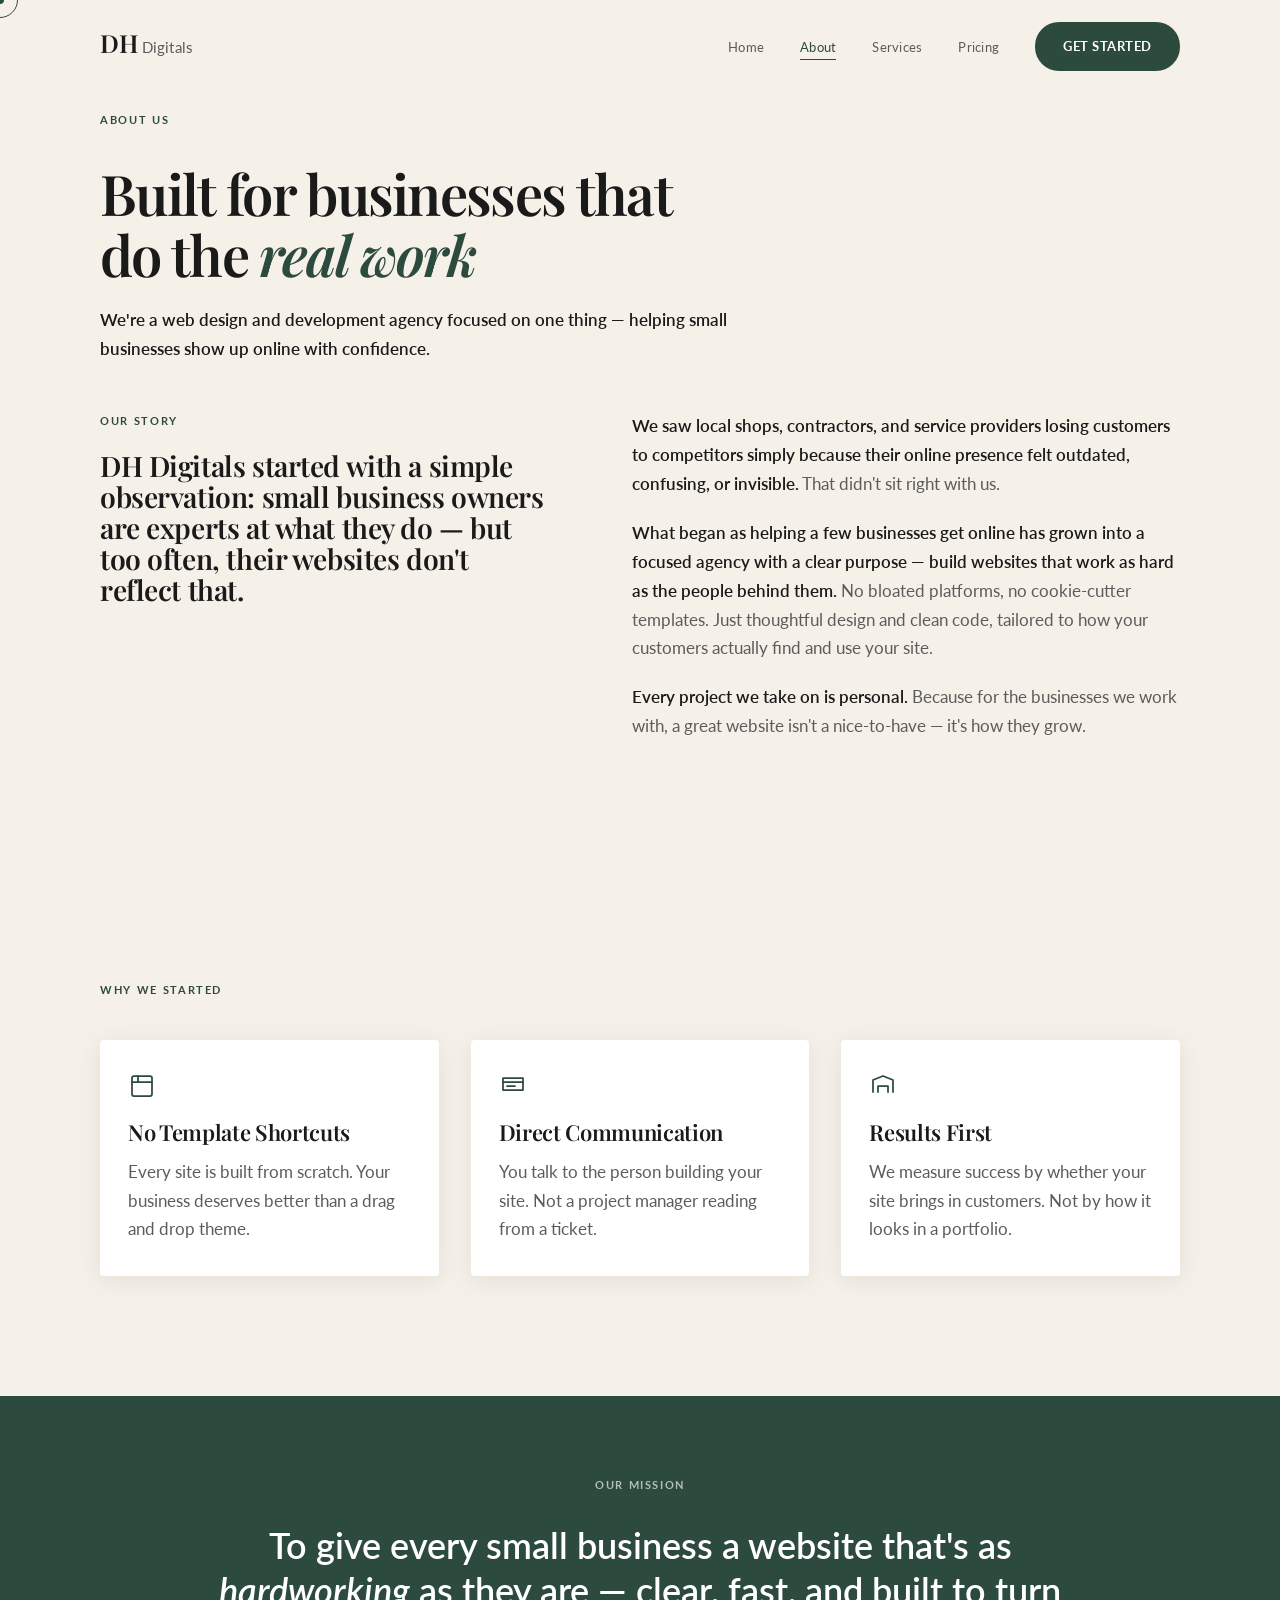
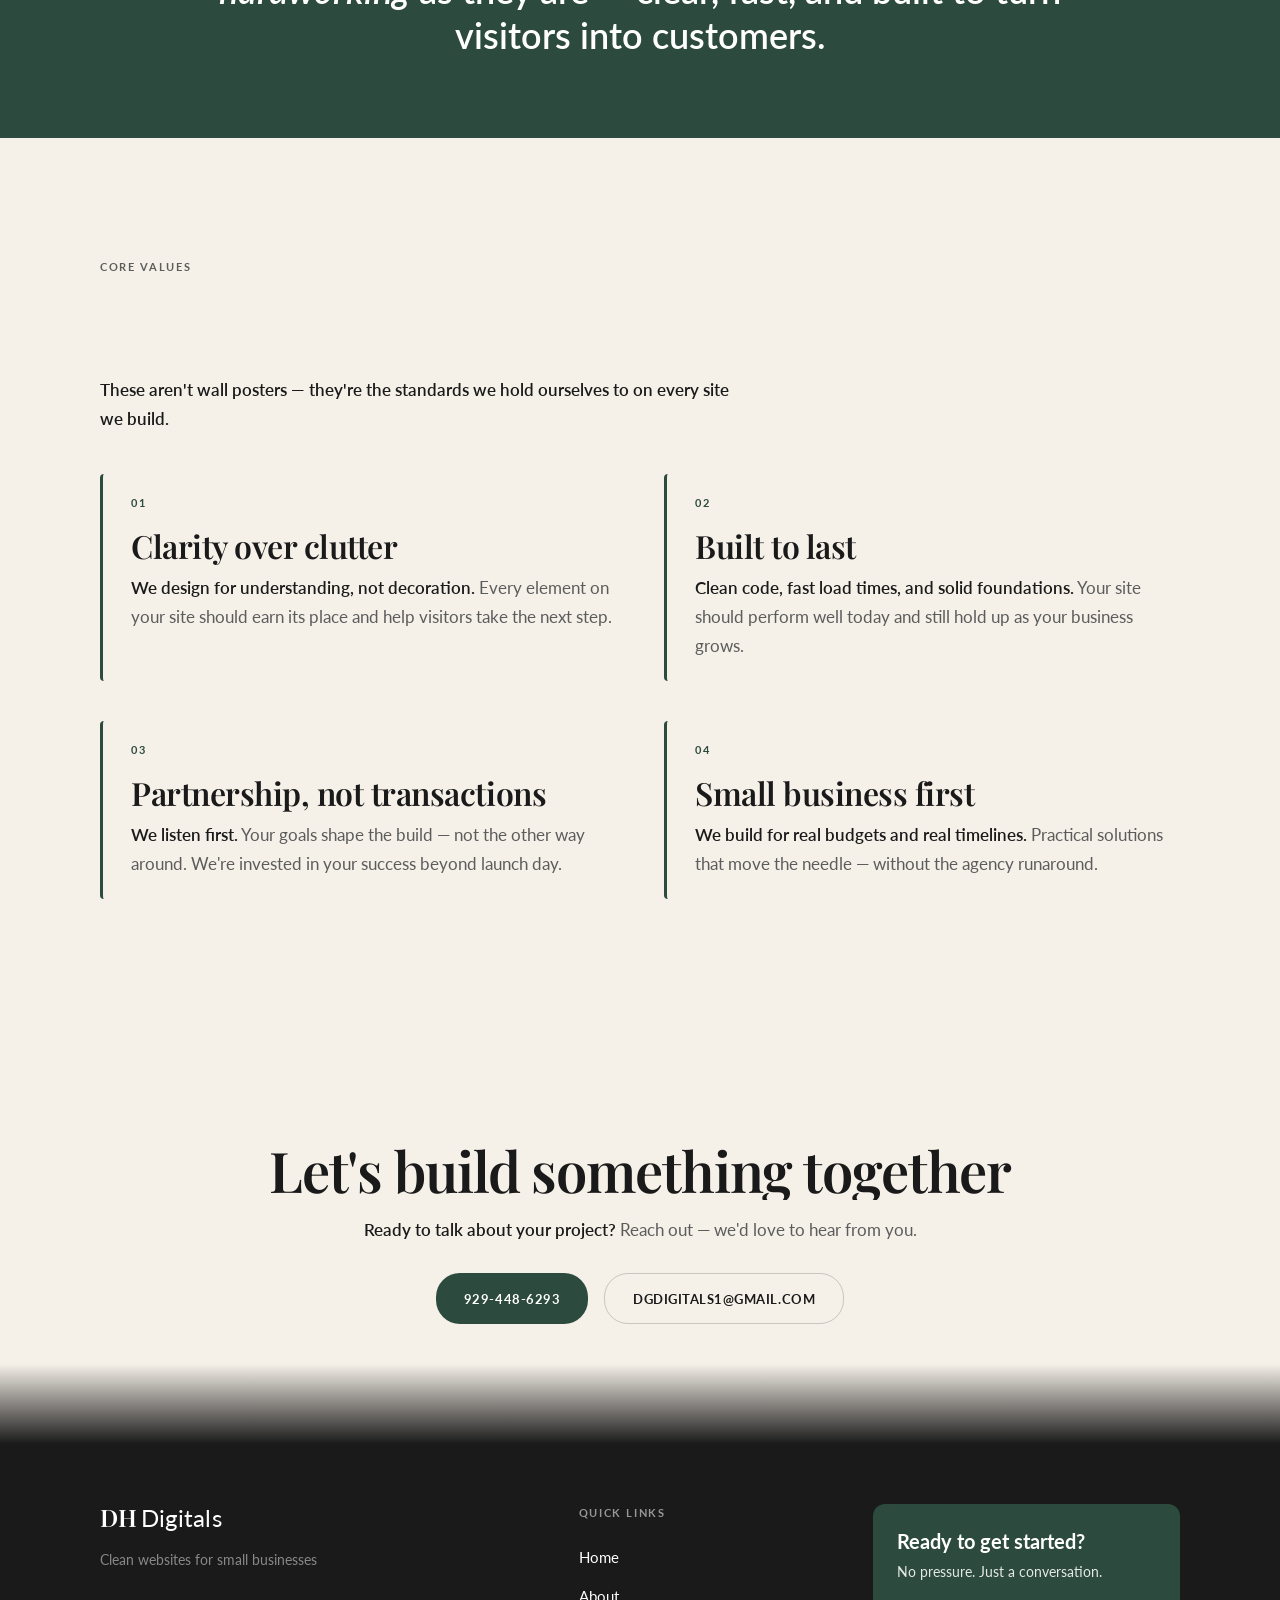
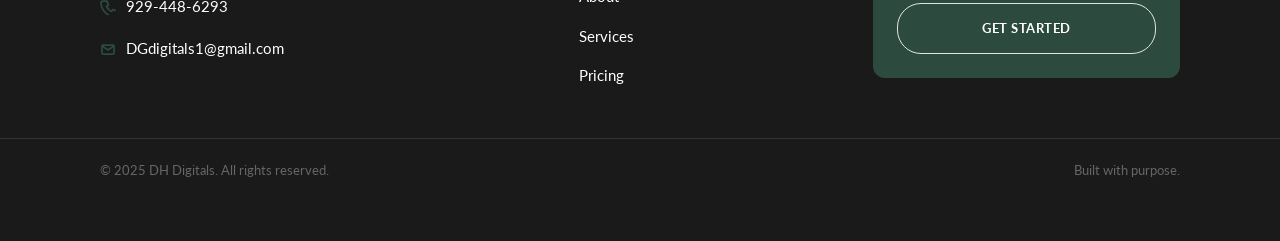
==== commit 1e4746f8: "Enhance site with animations, new sections, and polished UX. Adds page intro, scroll/text reveal, pa" ====
--- a/about.html
+++ b/about.html
@@ -3,7 +3,8 @@
 <head>
   <meta charset="UTF-8">
   <meta name="viewport" content="width=device-width, initial-scale=1.0">
-  <title>About — DH Digitals</title>
+  <meta name="description" content="Meet DH Digitals — a web design agency helping small businesses show up online with confidence through thoughtful design and clean code.">
+  <title>About Us — DH Digitals</title>
   <link rel="icon" type="image/svg+xml" href="data:image/svg+xml,%3Csvg xmlns='http://www.w3.org/2000/svg' viewBox='0 0 32 32'%3E%3Crect width='32' height='32' rx='7' fill='%23F5F0E8'/%3E%3Ctext x='16' y='21.5' font-family='Georgia%2C%20serif' font-size='13' font-weight='600' fill='%232C4A3E' text-anchor='middle'%3EDH%3C/text%3E%3C/svg%3E">
   <link rel="preconnect" href="https://fonts.googleapis.com">
   <link rel="preconnect" href="https://fonts.gstatic.com" crossorigin>
@@ -34,7 +35,7 @@
   </nav>
 
   <!-- PAGE HERO -->
-  <section class="page-hero">
+  <section class="page-hero page-hero--about">
     <div class="container">
       <div class="page-hero-content">
         <p class="hero-tag">About Us</p>
@@ -61,13 +62,49 @@
     </div>
   </section>
 
+  <!-- WHY WE STARTED -->
+  <section id="why-started">
+    <div class="container">
+      <div class="why-header reveal">
+        <p class="section-label">Why We Started</p>
+      </div>
+      <div class="why-grid reveal">
+        <article class="why-card">
+          <div class="why-icon" aria-hidden="true">
+            <svg width="28" height="28" fill="none" stroke="currentColor" stroke-width="1.75" stroke-linecap="round" stroke-linejoin="round">
+              <rect x="4" y="4" width="20" height="20" rx="2"/><path d="M4 10h20M10 4v6"/>
+            </svg>
+          </div>
+          <h3>No Template Shortcuts</h3>
+          <p>Every site is built from scratch. Your business deserves better than a drag and drop theme.</p>
+        </article>
+        <article class="why-card">
+          <div class="why-icon" aria-hidden="true">
+            <svg width="28" height="28" fill="none" stroke="currentColor" stroke-width="1.75" stroke-linecap="round" stroke-linejoin="round">
+              <path d="M4 6h20v12H4z"/><path d="M4 10h20"/><path d="M8 14h8"/>
+            </svg>
+          </div>
+          <h3>Direct Communication</h3>
+          <p>You talk to the person building your site. Not a project manager reading from a ticket.</p>
+        </article>
+        <article class="why-card">
+          <div class="why-icon" aria-hidden="true">
+            <svg width="28" height="28" fill="none" stroke="currentColor" stroke-width="1.75" stroke-linecap="round" stroke-linejoin="round">
+              <path d="M4 20V8l10-4 10 4v12"/><path d="M9 20v-6h10v6"/>
+            </svg>
+          </div>
+          <h3>Results First</h3>
+          <p>We measure success by whether your site brings in customers. Not by how it looks in a portfolio.</p>
+        </article>
+      </div>
+    </div>
+  </section>
+
   <!-- MISSION -->
   <section id="mission">
-    <div class="container">
-      <div class="mission-block reveal">
-        <p class="section-label">Our Mission</p>
-        <p class="mission-quote"><span class="lead-sentence">To give every small business a website that's as <em>hardworking</em> as they are — clear, fast, and built to turn visitors into customers.</span></p>
-      </div>
+    <div class="mission-block reveal">
+      <p class="section-label">Our Mission</p>
+      <p class="mission-quote"><span class="lead-sentence">To give every small business a website that's as <em>hardworking</em> as they are — clear, fast, and built to turn visitors into customers.</span></p>
     </div>
   </section>
 
@@ -120,11 +157,11 @@
   <footer>
     <div class="container footer-main">
       <div class="footer-col footer-brand-col">
-        <a href="index.html" class="footer-logo logo">
+        <a href="index.html" class="footer-logo">
           <span class="logo-serif">DH</span>
           <span class="logo-rest">Digitals</span>
         </a>
-        <p class="footer-tagline">Clean websites for small businesses that actually work.</p>
+        <p class="footer-tagline">Clean websites for small businesses</p>
         <ul class="footer-contact-list">
           <li>
             <a href="tel:9294486293">
@@ -147,23 +184,24 @@
       <div class="footer-col footer-links-col">
         <h4 class="footer-heading">Quick Links</h4>
         <ul class="footer-links">
+          <li><a href="index.html">Home</a></li>
           <li><a href="about.html">About</a></li>
           <li><a href="services.html">Services</a></li>
           <li><a href="services.html#plans">Pricing</a></li>
-          <li><a href="contact.html">Contact</a></li>
         </ul>
       </div>
       <div class="footer-col footer-cta-col">
         <div class="footer-cta-box">
           <p class="footer-cta-title">Ready to get started?</p>
+          <p class="footer-cta-sub">No pressure. Just a conversation.</p>
           <a href="contact.html" class="btn btn-outline-light">Get Started</a>
         </div>
       </div>
     </div>
     <div class="footer-bar">
       <div class="container footer-bar-inner">
-        <p class="footer-copy">&copy; 2026 DH Digitals. All rights reserved.</p>
-        <p class="footer-credit">Built by DH Digitals</p>
+        <p class="footer-copy">&copy; 2025 DH Digitals. All rights reserved.</p>
+        <p class="footer-credit">Built with purpose.</p>
       </div>
     </div>
   </footer>
--- a/styles.css
+++ b/styles.css
@@ -14,24 +14,32 @@
   --border-strong: rgba(26, 26, 26, 0.2);
   --shadow-card:   0 4px 24px rgba(0, 0, 0, 0.08);
   --shadow-card-hover: 0 12px 36px rgba(0, 0, 0, 0.12);
-  --card-transition: transform var(--hover-transition), box-shadow var(--hover-transition);
+  --card-transition: transform 0.25s cubic-bezier(0.4, 0, 0.2, 1), box-shadow 0.25s cubic-bezier(0.4, 0, 0.2, 1);
   --radius-btn:    24px;
   --section-space: 120px;
-  --nav-offset:    5rem;
+  --nav-offset:    4.5rem;
+  --transition:    0.25s cubic-bezier(0.4, 0, 0.2, 1);
+  --hover-transition: var(--transition);
   --ease:          cubic-bezier(0.4, 0, 0.2, 1);
-  --hover-transition: 0.25s cubic-bezier(0.4, 0, 0.2, 1);
   --font-display:  'Playfair Display', Georgia, serif;
   --font-body:     'Lato', system-ui, sans-serif;
   --text-h1:       88px;
-  --text-h2:       64px;
+  --text-h2:       56px;
   --text-h3:       32px;
   --text-body:     17px;
-  --text-small:    14px;
+  --text-small:    13px;
   --lh-heading:    1.1;
   --lh-body:       1.7;
 }
 
-html { scroll-behavior: smooth; overflow-x: hidden; }
+html {
+  scroll-behavior: smooth;
+  overflow-x: hidden;
+}
+
+[id] {
+  scroll-margin-top: calc(var(--nav-offset) + 1rem);
+}
 
 @media (prefers-reduced-motion: reduce) {
   html { scroll-behavior: auto; }
@@ -57,48 +65,295 @@
   -webkit-font-smoothing: antialiased;
 }
 
-html.has-custom-cursor,
 html.has-custom-cursor body {
   cursor: none;
 }
 
 html.has-custom-cursor a,
 html.has-custom-cursor button,
-html.has-custom-cursor .btn {
+html.has-custom-cursor .btn,
+html.has-custom-cursor input[type="submit"] {
   cursor: none;
 }
 
-body > *:not(.custom-cursor) {
-  animation: pageEnter 0.6s var(--ease) forwards;
-}
-
-body > nav { animation-delay: 0s; }
-body > .hero,
-body > main,
-body > section { animation-delay: 0.05s; }
-body > footer { animation-delay: 0.1s; }
-
-.custom-cursor {
+body > *:not(.custom-cursor-dot):not(.custom-cursor-ring) {
+  opacity: 1;
+}
+
+/* ── PAGE INTRO ── */
+.page-intro {
+  position: fixed;
+  inset: 0;
+  z-index: 9999;
+  display: flex;
+  align-items: center;
+  justify-content: center;
+  background: #2C4A3E;
+  transform: translateY(0);
+  transition: transform 0.7s cubic-bezier(0.76, 0, 0.24, 1);
+}
+
+.page-intro.is-exiting {
+  transform: translateY(-100%);
+}
+
+.page-intro-inner {
+  display: flex;
+  flex-direction: column;
+  align-items: center;
+  text-align: center;
+}
+
+.page-intro-dh {
+  font-family: var(--font-display);
+  font-size: 120px;
+  font-weight: 400;
+  letter-spacing: 0.2em;
+  color: #F5F0E8;
+  line-height: 1;
+  opacity: 0;
+  transition: opacity 0.6s cubic-bezier(0.4, 0, 0.2, 1);
+}
+
+.page-intro.is-dh-visible .page-intro-dh {
+  opacity: 1;
+}
+
+.page-intro-digitals {
+  font-family: var(--font-display);
+  font-size: 24px;
+  font-weight: 300;
+  letter-spacing: 0.4em;
+  color: #F5F0E8;
+  line-height: 1;
+  margin-top: 0.65rem;
+  opacity: 0;
+  transition: opacity 0.4s cubic-bezier(0.4, 0, 0.2, 1);
+}
+
+.page-intro.is-digitals-visible .page-intro-digitals {
+  opacity: 1;
+}
+
+html.page-intro-pending body > *:not(.page-intro):not(.custom-cursor-dot):not(.custom-cursor-ring) {
+  opacity: 0;
+}
+
+html.page-intro-reveal body > *:not(.page-intro):not(.custom-cursor-dot):not(.custom-cursor-ring) {
+  opacity: 1;
+  transition: opacity 0.5s cubic-bezier(0.4, 0, 0.2, 1);
+}
+
+html.home-parallax .section-title {
+  transition: none;
+}
+
+html.home-parallax .social-proof-quote {
+  transition: opacity 0.6s cubic-bezier(0.4, 0, 0.2, 1);
+}
+
+html.home-parallax .hero-monogram,
+html.home-parallax .hero-visual {
+  will-change: transform;
+}
+
+@media (max-width: 768px) {
+  html.home-parallax .hero-monogram,
+  html.home-parallax .hero-visual {
+    transform: none !important;
+    will-change: auto;
+  }
+}
+
+/* ── ANIMATIONS ── */
+nav#nav {
+  opacity: 0;
+  transform: translateY(-20px);
+  transition: opacity 0.5s cubic-bezier(0.4, 0, 0.2, 1), transform 0.5s cubic-bezier(0.4, 0, 0.2, 1);
+}
+
+nav#nav.is-loaded {
+  opacity: 1;
+  transform: translateY(0);
+}
+
+.scroll-heading {
+  opacity: 0;
+  transform: translateX(-30px);
+  transition: opacity 0.6s cubic-bezier(0.4, 0, 0.2, 1), transform 0.6s cubic-bezier(0.4, 0, 0.2, 1);
+}
+
+.scroll-heading.is-inview {
+  opacity: 1;
+  transform: translateX(0);
+}
+
+.scroll-card-group.is-inview > .service-card,
+.scroll-card-group.is-inview > .price-card,
+.scroll-card-group.is-inview > .process-step,
+.scroll-card-group.is-inview > .why-card,
+.scroll-card-group.is-inview > .value-card,
+.scroll-card.is-inview {
+  opacity: 1;
+  transform: translateY(0);
+}
+
+.scroll-card-group > .service-card,
+.scroll-card-group > .price-card,
+.scroll-card-group > .process-step,
+.scroll-card-group > .why-card,
+.scroll-card-group > .value-card,
+.scroll-card {
+  opacity: 0;
+  transform: translateY(30px);
+  transition: opacity 0.5s cubic-bezier(0.4, 0, 0.2, 1), transform 0.5s cubic-bezier(0.4, 0, 0.2, 1);
+}
+
+.social-proof-quote {
+  opacity: 0;
+  transform: scale(0.97);
+  transition: opacity 0.6s cubic-bezier(0.4, 0, 0.2, 1), transform 0.6s cubic-bezier(0.4, 0, 0.2, 1);
+}
+
+.social-proof-quote.is-inview {
+  opacity: 1;
+  transform: scale(1);
+}
+
+.text-reveal-mask {
+  overflow: hidden;
+  display: block;
+}
+
+.text-reveal-inner {
+  display: block;
+  transform: translateY(100%);
+  transition: transform 0.8s cubic-bezier(0.76, 0, 0.24, 1);
+}
+
+h1 .text-reveal-inner {
+  transition-duration: 1s;
+}
+
+.text-reveal-inner.is-revealed {
+  transform: translateY(0);
+}
+
+.text-reveal-subtext {
+  opacity: 0;
+  transform: translateY(20px);
+  transition: opacity 0.6s cubic-bezier(0.4, 0, 0.2, 1), transform 0.6s cubic-bezier(0.4, 0, 0.2, 1);
+}
+
+.text-reveal-subtext.is-revealed {
+  opacity: 1;
+  transform: translateY(0);
+}
+
+.hero-heading-word {
+  display: inline-block;
+  opacity: 0;
+  transform: translateY(40px);
+  transition: opacity 0.5s cubic-bezier(0.4, 0, 0.2, 1), transform 0.5s cubic-bezier(0.4, 0, 0.2, 1);
+}
+
+.hero-heading-word.is-visible {
+  opacity: 1;
+  transform: translateY(0);
+}
+
+.hero-load-fade {
+  opacity: 0;
+  transition: opacity 0.5s cubic-bezier(0.4, 0, 0.2, 1);
+}
+
+.hero .hero-tag.hero-load-fade {
+  transition-duration: 0.4s;
+}
+
+.hero-load-fade.is-visible {
+  opacity: 1;
+}
+
+.btn .ripple,
+button .ripple,
+input[type="submit"] .ripple {
+  position: absolute;
+  border-radius: 50%;
+  pointer-events: none;
+  transform: scale(0);
+  opacity: 0.3;
+  animation: rippleExpand 0.65s cubic-bezier(0.4, 0, 0.2, 1) forwards;
+}
+
+@keyframes rippleExpand {
+  to {
+    transform: scale(4);
+    opacity: 0;
+  }
+}
+
+@keyframes carePlanBounce {
+  0%, 100% { transform: translateY(0); }
+  50% { transform: translateY(-4px); }
+}
+
+.care-plan-price .price-amount {
+  animation: carePlanBounce 3s cubic-bezier(0.4, 0, 0.2, 1) infinite;
+}
+
+.custom-cursor-dot,
+.custom-cursor-ring {
   position: fixed;
   top: 0;
   left: 0;
-  width: 12px;
-  height: 12px;
   margin: 0;
   padding: 0;
+  pointer-events: none;
+  z-index: 9998;
+  transform: translate(-50%, -50%);
+  will-change: transform, left, top;
+}
+
+.custom-cursor-dot {
+  width: 8px;
+  height: 8px;
   border-radius: 50%;
-  background: var(--accent);
-  pointer-events: none;
-  z-index: 10000;
-  transform: translate(-50%, -50%);
-  transition: left 0.1s var(--ease), top 0.1s var(--ease), transform var(--hover-transition), opacity var(--hover-transition);
-  opacity: 0.85;
-  mix-blend-mode: multiply;
-}
-
-.custom-cursor.is-hover {
-  transform: translate(-50%, -50%) scale(2);
-  opacity: 0.55;
+  background: #2C4A3E;
+  transition: transform 0.3s cubic-bezier(0.4, 0, 0.2, 1), opacity 0.2s cubic-bezier(0.4, 0, 0.2, 1);
+}
+
+.custom-cursor-ring {
+  width: 36px;
+  height: 36px;
+  border-radius: 50%;
+  border: 1.5px solid #2C4A3E;
+  background: transparent;
+  transition: transform 0.3s cubic-bezier(0.4, 0, 0.2, 1), background 0.3s cubic-bezier(0.4, 0, 0.2, 1);
+}
+
+.custom-cursor-dot.is-hover {
+  transform: translate(-50%, -50%) scale(0);
+}
+
+.custom-cursor-ring.is-hover {
+  transform: translate(-50%, -50%) scale(1.8);
+  background: rgba(44, 74, 62, 0.15);
+}
+
+.custom-cursor-dot.is-click,
+.custom-cursor-ring.is-click {
+  transition-duration: 0.15s;
+  transform: translate(-50%, -50%) scale(0.6);
+}
+
+.custom-cursor-ring.is-hover.is-click {
+  transform: translate(-50%, -50%) scale(0.6);
+}
+
+.custom-cursor-dot.is-hidden,
+.custom-cursor-ring.is-hidden {
+  opacity: 0;
 }
 
 /* ── TYPOGRAPHY SCALE ── */
@@ -113,17 +368,18 @@
 }
 
 h1 {
-  font-size: clamp(2.75rem, 7vw, var(--text-h1));
+  font-size: var(--text-h2);
   letter-spacing: -0.03em;
 }
 
-h2 {
-  font-size: clamp(2rem, 5vw, var(--text-h2));
+h2,
+.section-title {
+  font-size: var(--text-h2);
   letter-spacing: -0.02em;
 }
 
 h3 {
-  font-size: clamp(1.375rem, 2.5vw, var(--text-h3));
+  font-size: var(--text-h3);
   letter-spacing: -0.015em;
 }
 
@@ -139,7 +395,6 @@
 }
 
 .text-small,
-.stat-label,
 .meta-label,
 .care-plan-note,
 .footer-copy,
@@ -169,7 +424,6 @@
 }
 
 .price-amount,
-.stat-num,
 .meta-value {
   font-variant-numeric: tabular-nums;
 }
@@ -177,7 +431,7 @@
 a { color: inherit; text-decoration: none; }
 
 .container {
-  width: min(1080px, 91vw);
+  width: min(1080px, calc(100vw - 2rem));
   margin: 0 auto;
   min-width: 0;
 }
@@ -185,7 +439,8 @@
 /* ── NAV ── */
 nav {
   position: fixed;
-  top: 0; left: 0; right: 0;
+  top: 0;
+  left: 0; right: 0;
   z-index: 100;
   padding: 1.35rem 0;
   background: rgba(245, 240, 232, 0.85);
@@ -211,6 +466,11 @@
   display: flex;
   align-items: baseline;
   gap: 0.3rem;
+  transition: transform 0.2s cubic-bezier(0.4, 0, 0.2, 1);
+}
+
+.logo:hover {
+  transform: scale(1.03);
 }
 
 .logo-serif {
@@ -234,6 +494,14 @@
   align-items: center;
   gap: 2.25rem;
   list-style: none;
+  min-width: 0;
+  flex-shrink: 1;
+}
+
+@media (min-width: 769px) and (max-width: 1140px) {
+  .nav-links {
+    gap: 1.25rem;
+  }
 }
 
 .nav-links a:not(.btn) {
@@ -253,7 +521,7 @@
   width: 0;
   height: 1px;
   background: var(--accent);
-  transition: width var(--hover-transition);
+  transition: width 0.3s cubic-bezier(0.4, 0, 0.2, 1);
 }
 
 .nav-links a:not(.btn):hover,
@@ -267,10 +535,12 @@
 }
 
 .nav-links .btn-primary:hover:not(:disabled) {
-  transform: scale(0.97);
+  transform: none;
 }
 
 .btn {
+  position: relative;
+  overflow: hidden;
   display: inline-flex;
   align-items: center;
   justify-content: center;
@@ -284,17 +554,22 @@
   border: none;
   border-radius: var(--radius-btn);
   cursor: pointer;
-  transition: transform var(--hover-transition), background var(--hover-transition), color var(--hover-transition), border-color var(--hover-transition);
+  transition: transform 0.2s cubic-bezier(0.4, 0, 0.2, 1), background 0.2s cubic-bezier(0.4, 0, 0.2, 1), color 0.2s cubic-bezier(0.4, 0, 0.2, 1), border-color 0.2s cubic-bezier(0.4, 0, 0.2, 1), box-shadow 0.2s cubic-bezier(0.4, 0, 0.2, 1);
 }
 
 .btn-primary {
   background: var(--accent);
   color: #fff;
+  transition: transform 0.6s cubic-bezier(0.34, 1.56, 0.64, 1), background 0.2s cubic-bezier(0.4, 0, 0.2, 1), color 0.2s cubic-bezier(0.4, 0, 0.2, 1), border-color 0.2s cubic-bezier(0.4, 0, 0.2, 1), box-shadow 0.2s cubic-bezier(0.4, 0, 0.2, 1);
+}
+
+.btn-primary.is-magnetic-active {
+  transition: transform 0.12s ease-out, background 0.2s cubic-bezier(0.4, 0, 0.2, 1), color 0.2s cubic-bezier(0.4, 0, 0.2, 1), border-color 0.2s cubic-bezier(0.4, 0, 0.2, 1), box-shadow 0.2s cubic-bezier(0.4, 0, 0.2, 1);
 }
 
 .btn-primary:hover:not(:disabled) {
-  background: var(--accent-hover);
-  transform: translateY(-1px);
+  background: color-mix(in srgb, var(--accent) 90%, white);
+  transform: none;
 }
 
 .btn-outline {
@@ -303,9 +578,11 @@
   border: 1px solid var(--border-strong);
 }
 
-.btn-outline:hover {
+.btn-outline:hover:not(:disabled) {
+  background: color-mix(in srgb, var(--bg) 90%, white);
   border-color: var(--accent);
   color: var(--accent);
+  transform: none;
 }
 
 .btn-outline-light {
@@ -315,10 +592,10 @@
 }
 
 .btn-outline-light:hover:not(:disabled) {
-  background: rgba(255, 255, 255, 0.1);
+  background: color-mix(in srgb, #ffffff 10%, transparent);
   border-color: #fff;
   color: #fff;
-  transform: translateY(-1px);
+  transform: none;
 }
 
 .nav-toggle {
@@ -348,12 +625,14 @@
 
 /* ── HERO (home) ── */
 .hero {
-  min-height: 100vh;
-  display: flex;
-  align-items: center;
-  padding: calc(var(--section-space) + var(--nav-offset)) 0 var(--section-space);
+  min-height: auto;
+  display: flex;
+  flex-direction: column;
+  align-items: stretch;
+  padding: calc(var(--nav-offset) + 2.5rem) 0 80px;
   position: relative;
-  overflow: hidden;
+  overflow-x: hidden;
+  overflow-y: visible;
 }
 
 .hero-parallax-bg {
@@ -376,10 +655,10 @@
   top: 50%;
   transform: translateY(-48%);
   font-family: var(--font-display);
-  font-size: clamp(11rem, 26vw, 21rem);
+  font-size: clamp(6.6rem, 15.6vw, 12.6rem);
   font-weight: 600;
   color: var(--accent);
-  opacity: 0.08;
+  opacity: 0.06;
   line-height: 0.85;
   letter-spacing: -0.04em;
   pointer-events: none;
@@ -397,17 +676,229 @@
   mix-blend-mode: multiply;
 }
 
+.hero-floats {
+  position: absolute;
+  inset: 0;
+  pointer-events: none;
+  z-index: 2;
+  overflow: hidden;
+}
+
+.hero-float {
+  position: absolute;
+  pointer-events: none;
+}
+
+.hero-float--circle {
+  top: 10%;
+  right: 7%;
+  width: 120px;
+  height: 120px;
+  border: 1px solid #2C4A3E;
+  border-radius: 50%;
+  opacity: 0.15;
+  background: transparent;
+  animation: heroFloatCircle 4s ease-in-out infinite;
+}
+
+.hero-float--square {
+  top: 42%;
+  left: 5%;
+  width: 20px;
+  height: 20px;
+  background: #2C4A3E;
+  opacity: 0.1;
+  transform: rotate(45deg);
+  animation: heroFloatSquare 8s linear infinite;
+}
+
+.hero-float--line {
+  bottom: 26%;
+  right: 10%;
+  width: 80px;
+  height: 1px;
+  background: #2C4A3E;
+  opacity: 0.2;
+  animation: heroFloatLine 3s ease-in-out infinite alternate;
+}
+
+@keyframes heroFloatCircle {
+  0%, 100% { transform: translateY(0); }
+  50% { transform: translateY(-12px); }
+}
+
+@keyframes heroFloatSquare {
+  from { transform: rotate(45deg); }
+  to { transform: rotate(405deg); }
+}
+
+@keyframes heroFloatLine {
+  from { opacity: 0.1; }
+  to { opacity: 0.3; }
+}
+
 .hero-layout {
   position: relative;
   z-index: 3;
   width: 100%;
+  display: grid;
+  grid-template-columns: 1fr;
+  gap: 2.5rem;
+  align-items: center;
 }
 
 .hero-content {
   position: relative;
-  max-width: 560px;
+  width: 100%;
+  max-width: none;
   text-align: left;
   z-index: 1;
+  min-width: 0;
+}
+
+.hero-content > .hero-tag,
+.hero-content > h1,
+.hero-content > .hero-sub,
+.hero-content > .hero-cta {
+  max-width: 640px;
+}
+
+.hero-visual {
+  width: 100%;
+  min-width: 0;
+  display: flex;
+  align-items: center;
+  justify-content: center;
+}
+
+.browser-frame {
+  width: 100%;
+  max-width: 100%;
+  max-height: 380px;
+  background: #fff;
+  border-radius: 12px;
+  overflow: hidden;
+  border: 1px solid rgba(26, 26, 26, 0.08);
+  box-shadow: 0 24px 48px rgba(0, 0, 0, 0.1), 0 8px 20px rgba(44, 74, 62, 0.08);
+  display: flex;
+  flex-direction: column;
+}
+
+.browser-chrome {
+  display: flex;
+  align-items: center;
+  gap: 6px;
+  padding: 10px 12px;
+  background: #EBE6DE;
+  border-bottom: 1px solid rgba(26, 26, 26, 0.08);
+}
+
+.browser-dot {
+  width: 10px;
+  height: 10px;
+  border-radius: 50%;
+  flex-shrink: 0;
+}
+
+.browser-dot:nth-child(1) { background: #FF5F57; }
+.browser-dot:nth-child(2) { background: #FEBC2E; }
+.browser-dot:nth-child(3) { background: #28C840; }
+
+.browser-url {
+  flex: 1;
+  margin-left: 8px;
+  height: 24px;
+  background: #fff;
+  border-radius: 6px;
+  border: 1px solid rgba(26, 26, 26, 0.08);
+}
+
+.browser-screen {
+  padding: 18px 16px 20px;
+  background: #FAF8F4;
+  flex: 1;
+  min-height: 0;
+  overflow: hidden;
+}
+
+.mock-site-nav {
+  display: flex;
+  align-items: center;
+  justify-content: space-between;
+  margin-bottom: 18px;
+}
+
+.mock-logo {
+  display: block;
+  width: 56px;
+  height: 9px;
+  border-radius: 2px;
+  background: var(--accent);
+}
+
+.mock-nav-links {
+  display: flex;
+  gap: 8px;
+}
+
+.mock-nav-links span {
+  display: block;
+  width: 28px;
+  height: 6px;
+  border-radius: 2px;
+  background: rgba(26, 26, 26, 0.12);
+}
+
+.mock-hero-area {
+  padding: 22px 16px;
+  margin-bottom: 14px;
+  border-radius: 8px;
+  background: linear-gradient(135deg, rgba(44, 74, 62, 0.14) 0%, rgba(44, 74, 62, 0.04) 100%);
+}
+
+.mock-hero-line {
+  display: block;
+  height: 10px;
+  width: 72%;
+  margin-bottom: 8px;
+  border-radius: 2px;
+  background: var(--accent);
+  opacity: 0.75;
+}
+
+.mock-hero-line.short {
+  width: 48%;
+  height: 6px;
+  background: rgba(26, 26, 26, 0.14);
+  opacity: 1;
+}
+
+.mock-hero-line.short:last-of-type {
+  width: 36%;
+}
+
+.mock-hero-btn {
+  display: block;
+  width: 76px;
+  height: 22px;
+  margin-top: 14px;
+  border-radius: 11px;
+  background: var(--accent);
+}
+
+.mock-cards-row {
+  display: grid;
+  grid-template-columns: repeat(3, 1fr);
+  gap: 10px;
+}
+
+.mock-card {
+  display: block;
+  height: 62px;
+  border-radius: 6px;
+  background: #fff;
+  border: 1px solid rgba(26, 26, 26, 0.06);
+  box-shadow: 0 2px 8px rgba(0, 0, 0, 0.04);
 }
 
 .hero-tag {
@@ -417,70 +908,26 @@
   color: var(--accent);
   margin-bottom: 2rem;
   max-width: none;
-  opacity: 0;
-  animation: rise 1.1s var(--ease) 0.15s forwards;
 }
 
 .hero h1 {
-  font-size: var(--text-h1);
+  font-size: 68px;
   letter-spacing: -0.03em;
-  line-height: var(--lh-heading);
+  line-height: 1.08;
   margin-bottom: 2rem;
-  opacity: 0;
-  animation: rise 1.15s var(--ease) 0.3s forwards;
-}
-
-.hero-word {
-  position: relative;
-  display: inline-block;
-  white-space: nowrap;
-}
-
-.hero-underline {
-  position: absolute;
-  left: -2%;
-  bottom: 0.06em;
-  width: 105%;
-  height: 0.18em;
-  min-height: 8px;
-  max-height: 16px;
-  pointer-events: none;
+  max-height: calc(1.08em * 3);
+  overflow: hidden;
 }
 
 .hero-sub {
   color: var(--muted);
-  margin-bottom: 2.75rem;
-  opacity: 0;
-  animation: fadeUpSub 0.85s var(--ease) 0.7s forwards;
+  margin-bottom: 2rem;
 }
 
 .hero-cta {
   display: flex;
   gap: 1rem;
   flex-wrap: wrap;
-  opacity: 0;
-  animation: rise 1.15s var(--ease) 0.62s forwards;
-}
-
-.hero-cta .btn {
-  position: relative;
-  overflow: hidden;
-}
-
-.hero-cta .btn .ripple {
-  position: absolute;
-  border-radius: 50%;
-  pointer-events: none;
-  transform: scale(0);
-  animation: rippleOut 0.65s var(--ease) forwards;
-}
-
-.hero-cta .btn-primary .ripple {
-  background: rgba(255, 255, 255, 0.45);
-}
-
-.hero-cta .btn-outline .ripple {
-  background: rgba(44, 74, 62, 0.18);
 }
 
 .hero-scroll-hint {
@@ -491,7 +938,11 @@
   z-index: 3;
   color: var(--accent);
   opacity: 0;
-  animation: riseHint 1s var(--ease) 1.1s forwards;
+  transition: opacity 0.5s cubic-bezier(0.4, 0, 0.2, 1);
+}
+
+.hero-scroll-hint.is-visible {
+  opacity: 1;
 }
 
 .hero-scroll-hint:hover {
@@ -503,43 +954,93 @@
   animation: bounceDown 2.2s var(--ease) infinite;
 }
 
-.hero-stats {
+.proof-stats-bar {
+  width: 100%;
+  background: #EDE8DF;
+  margin-top: 2.5rem;
+  padding: 2rem 0;
+}
+
+.proof-stats-inner {
   display: grid;
   grid-template-columns: repeat(3, 1fr);
-  gap: 2rem;
-  margin-top: 5rem;
-  padding-top: 2.5rem;
-  border-top: 1px solid var(--border);
-  opacity: 0;
-  animation: rise 1.15s var(--ease) 0.78s forwards;
-}
-
-.hero-stats > div {
-  text-align: left;
-}
-
-.stat-num {
+  align-items: center;
+  padding-left: 5%;
+  padding-right: 5%;
+  box-sizing: border-box;
+}
+
+.proof-stat {
+  position: relative;
+  text-align: center;
+  padding: 0 1rem;
+  min-width: 0;
+}
+
+.proof-stat + .proof-stat::before {
+  content: '';
+  position: absolute;
+  left: 0;
+  top: 50%;
+  transform: translateY(-50%);
+  width: 1px;
+  height: 3.25rem;
+  background: rgba(26, 26, 26, 0.12);
+}
+
+.proof-stat-value {
   font-family: var(--font-display);
+  font-size: 48px;
   font-weight: 600;
-  line-height: var(--lh-heading);
-  color: var(--text);
-}
-
-.stat-label {
+  line-height: 1.1;
+  color: #2C4A3E;
+  font-variant-numeric: tabular-nums;
+}
+
+.proof-stat-label {
+  font-size: 11px;
   font-weight: 700;
-  letter-spacing: 0.1em;
+  letter-spacing: 0.12em;
   text-transform: uppercase;
+  font-variant: small-caps;
   color: var(--muted);
   margin-top: 0.5rem;
   max-width: none;
+  line-height: 1.35;
 }
 
 .hero-aside { display: none; }
 
 /* ── PAGE HERO ── */
 .page-hero {
-  padding: calc(var(--section-space) + var(--nav-offset)) 0 var(--section-space);
   position: relative;
+}
+
+.page-hero + section {
+  padding-top: 80px;
+}
+
+section.page-hero {
+  padding-top: calc(var(--nav-offset) + 2rem);
+  padding-bottom: 2rem;
+}
+
+section.page-hero.page-hero--services {
+  padding-top: 80px;
+  padding-bottom: 1.5rem;
+}
+
+section.page-hero.page-hero--about {
+  padding-top: calc(var(--nav-offset) + 2rem);
+  padding-bottom: 0;
+}
+
+section.page-hero.page-hero--about + section {
+  padding-top: 3rem;
+}
+
+.page-hero--services + section {
+  padding-top: 64px;
 }
 
 .page-hero-content {
@@ -550,15 +1051,12 @@
 
 .page-hero .hero-tag,
 .contact-info .hero-tag {
-  opacity: 0;
-  animation: rise 1.1s var(--ease) 0.15s forwards;
+  opacity: 1;
 }
 
 .page-hero h1 {
-  font-size: clamp(2rem, 5vw, var(--text-h2));
+  font-size: var(--text-h2);
   margin-bottom: 1.35rem;
-  opacity: 0;
-  animation: rise 1.1s var(--ease) 0.25s forwards;
 }
 
 .page-hero h1 em,
@@ -571,19 +1069,18 @@
 .page-hero-sub,
 .contact-info > p:first-of-type {
   color: var(--muted);
-  opacity: 0;
-  animation: rise 1.1s var(--ease) 0.42s forwards;
 }
 
 .contact-info > h1 {
-  font-size: clamp(2rem, 5vw, var(--text-h2));
+  font-size: var(--text-h2);
   margin-bottom: 1.25rem;
-  opacity: 0;
-  animation: rise 1.1s var(--ease) 0.28s forwards;
 }
 
 /* ── SECTIONS ── */
-section { padding: var(--section-space) 0; }
+section:not(.hero):not(.page-hero) {
+  padding-top: var(--section-space);
+  padding-bottom: var(--section-space);
+}
 
 .section-label {
   font-weight: 700;
@@ -606,20 +1103,27 @@
   margin-right: auto;
 }
 
+.pricing-urgency {
+  font-size: 14px;
+  font-style: italic;
+  color: var(--muted);
+  margin-bottom: 1rem;
+  max-width: none;
+}
+
 .reveal {
-  opacity: 0;
-  transform: translateY(20px);
-  transition: opacity 0.9s var(--ease), transform 0.9s var(--ease);
+  opacity: 1;
+  transform: none;
 }
 
 .reveal.visible {
   opacity: 1;
-  transform: translateY(0);
+  transform: none;
 }
 
 /* ── SERVICES ── */
 .services-header {
-  margin-bottom: 4rem;
+  margin-bottom: 2.5rem;
   max-width: 560px;
 }
 
@@ -628,6 +1132,7 @@
 .contact-grid,
 .story-grid,
 .social-proof-grid,
+.process-steps,
 .intro .container,
 .footer-main,
 .values-grid {
@@ -635,6 +1140,7 @@
 }
 
 .services-grid > *,
+.process-steps > *,
 .pricing-grid > *,
 .contact-grid > *,
 .story-grid > *,
@@ -661,7 +1167,7 @@
 
 .service-card:hover {
   border-left-color: var(--accent-hover);
-  transform: translateY(-4px);
+  transform: translateY(-5px);
   box-shadow: var(--shadow-card-hover);
 }
 
@@ -689,6 +1195,64 @@
 
 .service-card p {
   color: var(--muted);
+}
+
+/* ── PROCESS ── */
+#process {
+  background: #F0EDE8;
+  padding-bottom: 80px;
+}
+
+.process-header {
+  margin-bottom: 2.5rem;
+  max-width: 560px;
+}
+
+.process-steps {
+  display: grid;
+  grid-template-columns: repeat(4, 1fr);
+  gap: 32px;
+}
+
+.process-step {
+  display: flex;
+  flex-direction: column;
+  padding-bottom: 1.75rem;
+  border-bottom: 1px solid #D9D4CC;
+  transition: transform 0.25s cubic-bezier(0.4, 0, 0.2, 1), box-shadow 0.25s cubic-bezier(0.4, 0, 0.2, 1), opacity 0.5s cubic-bezier(0.4, 0, 0.2, 1);
+}
+
+.scroll-card-group.is-inview > .process-step:hover {
+  transform: translateY(-5px);
+}
+
+.process-num {
+  display: block;
+  font-family: var(--font-display);
+  font-size: 48px;
+  font-weight: 300;
+  line-height: 1;
+  color: #2C4A3E;
+  opacity: 1;
+  margin-bottom: 8px;
+  pointer-events: none;
+  user-select: none;
+}
+
+.process-content {
+  display: flex;
+  flex-direction: column;
+}
+
+.process-title {
+  margin-bottom: 0.75rem;
+  font-size: clamp(1.125rem, 2vw, 1.375rem);
+}
+
+.process-desc {
+  color: var(--muted);
+  line-height: var(--lh-body);
+  max-width: none;
 }
 
 /* ── SOCIAL PROOF ── */
@@ -794,7 +1358,7 @@
 
 .pricing-header {
   text-align: center;
-  margin-bottom: 4rem;
+  margin-bottom: 2.5rem;
 }
 
 .pricing-header .section-desc { margin: 0 auto; }
@@ -815,20 +1379,23 @@
   display: flex;
   flex-direction: column;
   box-shadow: var(--shadow-card);
-  transition: var(--card-transition);
+  transition: transform var(--hover-transition), box-shadow var(--hover-transition);
 }
 
 .price-card:hover {
-  transform: translateY(-4px);
+  transform: translateY(-5px);
   box-shadow: var(--shadow-card-hover);
 }
 
 .price-card.featured {
-  box-shadow: 0 6px 28px rgba(0, 0, 0, 0.1);
+  padding: calc(2.5rem + 10px) 2rem calc(2.25rem + 10px);
+  border-top: 4px solid var(--accent);
+  box-shadow: 0 8px 40px rgba(0, 0, 0, 0.12);
 }
 
 .price-card.featured:hover {
-  box-shadow: var(--shadow-card-hover);
+  transform: translateY(-5px);
+  box-shadow: 0 12px 48px rgba(0, 0, 0, 0.16);
 }
 
 .price-badge {
@@ -850,9 +1417,18 @@
 
 .price-tier {
   font-family: var(--font-display);
-  font-size: clamp(1.375rem, 2.5vw, var(--text-h3));
+  font-size: var(--text-h3);
   line-height: var(--lh-heading);
-  margin-bottom: 0.35rem;
+  margin-bottom: 0.25rem;
+}
+
+.price-tagline {
+  font-style: italic;
+  color: var(--accent);
+  font-size: var(--text-small);
+  line-height: 1.4;
+  margin-bottom: 0.65rem;
+  max-width: none;
 }
 
 .price-amount {
@@ -884,7 +1460,7 @@
 
 .price-features li {
   display: flex;
-  align-items: center;
+  align-items: flex-start;
   gap: 0.65rem;
   color: var(--muted);
 }
@@ -893,7 +1469,9 @@
   flex-shrink: 0;
   width: 16px;
   height: 16px;
+  margin-top: 0.2em;
   color: var(--accent);
+  stroke: currentColor;
   transform-origin: center center;
 }
 
@@ -926,8 +1504,28 @@
 
 .price-card .btn { width: 100%; }
 
+.price-checkout {
+  font-size: 11px;
+  line-height: 1.4;
+  color: var(--muted);
+  text-align: center;
+  margin-top: 0.65rem;
+  margin-bottom: 0;
+  max-width: none;
+}
+
+.price-guarantee {
+  font-size: 12px;
+  line-height: 1.45;
+  color: var(--muted);
+  text-align: center;
+  margin-top: 0.65rem;
+  margin-bottom: 0;
+  max-width: none;
+}
+
 .care-plan {
-  margin-top: 3.5rem;
+  margin-top: 2.5rem;
   padding: 2.5rem 2rem 2.25rem;
   background: #fff;
   border: none;
@@ -942,7 +1540,7 @@
 }
 
 .care-plan:hover {
-  transform: translateY(-4px);
+  transform: translateY(-5px);
   box-shadow: var(--shadow-card-hover);
 }
 
@@ -978,6 +1576,15 @@
   color: var(--accent);
 }
 
+.care-plan-social {
+  font-size: 13px;
+  font-style: italic;
+  color: var(--muted);
+  margin-top: 1rem;
+  max-width: none;
+  line-height: var(--lh-body);
+}
+
 .care-plan-price { text-align: right; flex-shrink: 0; }
 
 .care-plan-price .price-amount { margin-bottom: 0.1rem; }
@@ -994,6 +1601,68 @@
   max-width: none;
 }
 
+/* ── FAQ ── */
+.faq-header {
+  margin-bottom: 2.5rem;
+}
+
+.faq-list {
+  max-width: 760px;
+}
+
+.faq-item {
+  border-bottom: 1px solid var(--border);
+}
+
+.faq-question {
+  width: 100%;
+  display: flex;
+  align-items: center;
+  justify-content: space-between;
+  gap: 1.25rem;
+  padding: 1.35rem 0;
+  background: none;
+  border: none;
+  font-family: var(--font-body);
+  font-size: 18px;
+  font-weight: 600;
+  line-height: 1.35;
+  color: var(--text);
+  text-align: left;
+  cursor: pointer;
+}
+
+.faq-icon {
+  flex-shrink: 0;
+  font-size: 1.5rem;
+  font-weight: 400;
+  line-height: 1;
+  color: var(--accent);
+  transition: transform var(--hover-transition);
+}
+
+.faq-item.is-open .faq-icon {
+  transform: rotate(45deg);
+}
+
+.faq-answer {
+  max-height: 0;
+  overflow: hidden;
+  transition: max-height var(--hover-transition);
+}
+
+.faq-answer-inner {
+  padding-bottom: 1.35rem;
+}
+
+.faq-answer-inner p {
+  font-size: 16px;
+  font-weight: 400;
+  line-height: 1.7;
+  color: var(--muted);
+  max-width: none;
+}
+
 /* ── CTA ── */
 .cta-band,
 .cta-section {
@@ -1009,7 +1678,7 @@
 .cta-band p,
 .cta-section > .container > p {
   color: var(--muted);
-  margin-bottom: 2.25rem;
+  margin-bottom: 1.75rem;
   max-width: 65ch;
   margin-left: auto;
   margin-right: auto;
@@ -1051,38 +1720,108 @@
   margin: 0 auto;
 }
 
+.why-header {
+  margin-bottom: 2.5rem;
+}
+
+.why-grid {
+  display: grid;
+  grid-template-columns: repeat(3, 1fr);
+  gap: 2rem;
+}
+
+.why-card {
+  background: #fff;
+  border-radius: 4px;
+  padding: 2rem 1.75rem;
+  box-shadow: var(--shadow-card);
+  transition: var(--card-transition);
+}
+
+.why-card:hover {
+  transform: translateY(-5px);
+  box-shadow: var(--shadow-card-hover);
+}
+
+.why-icon {
+  display: flex;
+  align-items: center;
+  justify-content: flex-start;
+  color: var(--accent);
+  margin-bottom: 1.25rem;
+}
+
+.why-card h3 {
+  margin-bottom: 0.85rem;
+  font-size: clamp(1.125rem, 2vw, 1.375rem);
+}
+
+.why-card p {
+  color: var(--muted);
+  max-width: none;
+  font-size: var(--text-body);
+  line-height: var(--lh-body);
+}
+
 .values-header p {
   color: var(--muted);
 }
 
 #mission {
-  background: var(--surface);
+  padding: 0;
+  background: transparent;
 }
 
 .mission-block {
-  max-width: 760px;
-  margin: 0 auto;
-  padding: 4rem 2.5rem;
-  background: var(--bg);
-  border-left: 3px solid var(--accent);
-  border-radius: 4px;
-  box-shadow: var(--shadow-card);
-  transition: var(--card-transition);
+  width: 100%;
+  max-width: none;
+  margin: 0;
+  padding: 80px;
+  background: #2C4A3E;
+  border: none;
+  border-radius: 0;
+  box-shadow: none;
+  transition: none;
 }
 
 .mission-block:hover {
-  transform: translateY(-4px);
-  box-shadow: var(--shadow-card-hover);
+  transform: none;
+  box-shadow: none;
 }
 
 .mission-block .section-label {
   display: block;
   text-align: center;
-  margin-bottom: 2rem;
+  margin-bottom: 1.75rem;
+  color: rgba(255, 255, 255, 0.65);
+}
+
+.mission-block .mission-quote {
+  font-size: 36px;
+  font-weight: 600;
+  line-height: 1.25;
+  text-align: center;
+  max-width: 920px;
+  margin: 0 auto;
+  color: #fff;
+}
+
+.mission-block .mission-quote .lead-sentence {
+  color: #fff;
+  font-weight: 600;
+}
+
+.mission-block .mission-quote em {
+  font-style: italic;
+  color: #fff;
+}
+
+#mission + #values {
+  padding-top: var(--section-space);
 }
 
 .values-header {
-  margin-bottom: 3.5rem;
+  margin-bottom: 2.5rem;
   max-width: 65ch;
 }
 
@@ -1108,7 +1847,7 @@
 }
 
 .value-card:hover {
-  transform: translateY(-4px);
+  transform: translateY(-5px);
   box-shadow: var(--shadow-card-hover);
 }
 
@@ -1146,7 +1885,7 @@
 
 body.page-contact main {
   flex: 1;
-  padding: calc(var(--section-space) + var(--nav-offset)) 0 var(--section-space);
+  padding: calc(var(--nav-offset) + 2rem) 0 var(--section-space);
   position: relative;
 }
 
@@ -1179,7 +1918,7 @@
 }
 
 .contact-method:hover {
-  transform: translateY(-4px);
+  transform: translateY(-5px);
   box-shadow: var(--shadow-card-hover);
 }
 
@@ -1225,7 +1964,7 @@
 }
 
 .form-panel:hover {
-  transform: translateY(-4px);
+  transform: translateY(-5px);
   box-shadow: var(--shadow-card-hover);
 }
 
@@ -1335,8 +2074,8 @@
 footer {
   position: relative;
   background: #1A1A1A;
-  color: rgba(255, 255, 255, 0.82);
-  padding: 5rem 0 0;
+  color: #fff;
+  padding-top: 60px;
 }
 
 footer::before {
@@ -1360,108 +2099,109 @@
 .footer-logo {
   display: inline-flex;
   align-items: baseline;
-  gap: 0.35rem;
-  margin-bottom: 1.25rem;
-}
-
-.footer-logo .logo-serif {
-  font-size: clamp(2rem, 4vw, 2.75rem);
+  gap: 0.3rem;
+  margin-bottom: 1rem;
+  font-family: var(--font-display);
+  font-size: 24px;
+  font-weight: 600;
+  line-height: 1.2;
   color: #fff;
 }
 
+.footer-logo .logo-serif,
 .footer-logo .logo-rest {
-  font-size: clamp(1rem, 2vw, 1.35rem);
-  color: rgba(255, 255, 255, 0.55);
+  font-size: 24px;
+  color: #fff;
+}
+
+.footer-logo .logo-rest {
+  font-family: var(--font-body);
+  font-weight: 400;
 }
 
 .footer-tagline {
   max-width: 28ch;
-  color: rgba(255, 255, 255, 0.62);
-  margin-bottom: 1.75rem;
-  line-height: var(--lh-body);
+  font-size: 14px;
+  color: #888;
+  margin-bottom: 1.5rem;
+  line-height: 1.5;
 }
 
 .footer-contact-list {
   list-style: none;
   display: flex;
   flex-direction: column;
-  gap: 0.85rem;
+  gap: 0.75rem;
 }
 
 .footer-contact-list a {
   display: inline-flex;
   align-items: center;
   gap: 0.65rem;
-  color: rgba(255, 255, 255, 0.78);
+  font-size: 15px;
+  color: #fff;
   transition: color var(--hover-transition);
+  word-break: break-word;
 }
 
 .footer-contact-list a svg {
   flex-shrink: 0;
-  color: var(--accent);
-  opacity: 0.95;
+  color: #2C4A3E;
 }
 
 .footer-contact-list a:hover {
-  color: #fff;
+  color: rgba(255, 255, 255, 0.85);
 }
 
 .footer-heading {
   font-family: var(--font-body);
+  font-size: 11px;
   font-weight: 700;
-  letter-spacing: 0.14em;
+  letter-spacing: 0.15em;
   text-transform: uppercase;
-  color: rgba(255, 255, 255, 0.45);
-  margin-bottom: 1.35rem;
+  color: rgba(255, 255, 255, 0.55);
+  margin-bottom: 1.25rem;
 }
 
 .footer-links {
   list-style: none;
   display: flex;
   flex-direction: column;
-  gap: 0.85rem;
+  gap: 0.65rem;
 }
 
 .footer-links a {
   display: inline-block;
-  font-size: var(--text-body);
-  color: rgba(255, 255, 255, 0.72);
-  position: relative;
+  font-size: 15px;
+  color: #fff;
   transition: color var(--hover-transition);
 }
 
-.footer-links a::after {
-  content: '';
-  position: absolute;
-  left: 0;
-  bottom: -4px;
-  width: 0;
-  height: 1px;
-  background: var(--accent);
-  transition: width var(--hover-transition);
-}
-
 .footer-links a:hover {
+  color: #2C4A3E;
+}
+
+.footer-cta-box {
+  background: #2C4A3E;
+  padding: 24px;
+  border-radius: 12px;
+}
+
+.footer-cta-title {
+  font-family: var(--font-body);
+  font-size: 20px;
+  font-weight: 700;
+  line-height: 1.3;
   color: #fff;
-}
-
-.footer-links a:hover::after {
-  width: 100%;
-}
-
-.footer-cta-box {
-  background: var(--accent);
-  padding: 2rem 2rem 2.15rem;
-  border-radius: 4px;
-}
-
-.footer-cta-title {
-  font-family: var(--font-display);
-  font-size: clamp(1.25rem, 2vw, 1.5rem);
-  font-weight: 600;
-  line-height: 1.25;
-  color: #fff;
-  margin-bottom: 1.35rem;
+  margin-bottom: 0.5rem;
+}
+
+.footer-cta-sub {
+  font-size: 14px;
+  line-height: 1.45;
+  color: rgba(255, 255, 255, 0.88);
+  margin-bottom: 1.25rem;
+  max-width: none;
 }
 
 .footer-cta-box .btn {
@@ -1469,8 +2209,8 @@
 }
 
 .footer-bar {
-  margin-top: 4rem;
-  border-top: 1px solid rgba(255, 255, 255, 0.1);
+  margin-top: 3rem;
+  border-top: 1px solid #333;
 }
 
 .footer-bar-inner {
@@ -1478,12 +2218,13 @@
   align-items: center;
   justify-content: space-between;
   gap: 1.5rem;
-  padding: 1.35rem 0 1.75rem;
+  padding: 1.25rem 0 60px;
 }
 
 .footer-copy,
 .footer-credit {
-  color: rgba(255, 255, 255, 0.42);
+  font-size: 13px;
+  color: #666;
   margin: 0;
 }
 
@@ -1553,27 +2294,89 @@
   }
 }
 
-@media (pointer: coarse) {
-  .custom-cursor { display: none !important; }
-  html.has-custom-cursor,
+@media (max-width: 768px) {
+  .custom-cursor-dot,
+  .custom-cursor-ring {
+    display: none !important;
+  }
+
   html.has-custom-cursor body,
   html.has-custom-cursor a,
   html.has-custom-cursor button,
-  html.has-custom-cursor .btn { cursor: auto; }
+  html.has-custom-cursor .btn,
+  html.has-custom-cursor input[type="submit"] {
+    cursor: auto;
+  }
+}
+
+@media (pointer: coarse) {
+  .custom-cursor-dot,
+  .custom-cursor-ring {
+    display: none !important;
+  }
+
+  html.has-custom-cursor body,
+  html.has-custom-cursor a,
+  html.has-custom-cursor button,
+  html.has-custom-cursor .btn,
+  html.has-custom-cursor input[type="submit"] {
+    cursor: auto;
+  }
 }
 
 @media (prefers-reduced-motion: reduce) {
-  body > *:not(.custom-cursor) {
+  body > *:not(.custom-cursor-dot):not(.custom-cursor-ring) {
     animation: none !important;
     opacity: 1;
     transform: none;
   }
-  .custom-cursor { display: none !important; }
-  html.has-custom-cursor,
+
+  .text-reveal-inner,
+  .text-reveal-subtext {
+    opacity: 1;
+    transform: none;
+    transition: none;
+  }
+
+  nav#nav,
+  .scroll-heading,
+  .scroll-card-group > .service-card,
+  .scroll-card-group > .price-card,
+  .scroll-card-group > .process-step,
+  .scroll-card-group > .why-card,
+  .scroll-card-group > .value-card,
+  .scroll-card,
+  .social-proof-quote,
+  .hero-heading-word,
+  .hero-load-fade,
+  .hero-scroll-hint {
+    opacity: 1;
+    transform: none;
+  }
+
+  nav#nav.is-loaded {
+    opacity: 1;
+    transform: none;
+  }
+
+  html.home-parallax .hero-monogram,
+  html.home-parallax .hero-visual,
+  html.home-parallax .section-title,
+  html.home-parallax .social-proof-quote {
+    transform: none !important;
+  }
+
+  .care-plan-price .price-amount {
+    animation: none;
+  }
+
+  .custom-cursor-dot,
+  .custom-cursor-ring { display: none !important; }
   html.has-custom-cursor body,
   html.has-custom-cursor a,
   html.has-custom-cursor button,
-  html.has-custom-cursor .btn { cursor: auto; }
+  html.has-custom-cursor .btn,
+  html.has-custom-cursor input[type="submit"] { cursor: auto; }
   .price-features.is-animating li:not(.check-in) svg { transform: scale(1); }
   .price-features.is-animating li.check-in svg { animation: none; }
   .service-card:hover,
@@ -1583,7 +2386,14 @@
   .care-plan:hover,
   .form-panel:hover,
   .mission-block:hover { transform: none; }
+  .process-step.is-visible:hover { transform: none; }
+  .scroll-card-group.is-inview > .process-step:hover { transform: none; }
+  .why-card:hover { transform: none; }
   .service-card:hover .service-icon { transform: none; }
+  .hero-cta .btn-primary { animation: none; }
+  .hero-floats { display: none; }
+  .hero-float { animation: none !important; }
+  .care-plan-price .price-amount { animation: none; }
 }
 
 img,
@@ -1605,21 +2415,53 @@
 
 /* Desktop layout enhancements */
 @media (min-width: 769px) {
+  .hero {
+    padding: calc(80px + var(--nav-offset)) 5% 80px;
+  }
+
+  .hero .hero-layout.container {
+    width: 100%;
+    max-width: none;
+    margin: 0;
+  }
+
   .hero-layout {
-    display: grid;
-    grid-template-columns: 1fr 1fr;
+    grid-template-columns: 50% 50%;
+    gap: 0 2rem;
     align-items: center;
-    gap: 3rem;
-    min-height: calc(100vh - var(--section-space) - var(--nav-offset) - 8rem);
   }
 
   .hero-content {
-    grid-column: 1;
+    width: 100%;
+    min-width: 0;
+  }
+
+  .hero-content > .hero-tag,
+  .hero-content > h1,
+  .hero-content > .hero-sub,
+  .hero-content > .hero-cta {
     max-width: none;
   }
 
   .hero-monogram {
-    right: clamp(1rem, 4vw, 5rem);
+    right: auto;
+    left: -1%;
+    top: 42%;
+  }
+
+  .hero-visual {
+    width: 100%;
+    min-width: 0;
+    overflow: hidden;
+    display: flex;
+    align-items: center;
+    justify-content: center;
+  }
+
+  .browser-frame {
+    max-width: 480px;
+    max-height: 380px;
+    width: 100%;
   }
 
   .services-grid {
@@ -1646,14 +2488,43 @@
     --text-small: 15px;
   }
 
+  section:not(.hero):not(.page-hero) {
+    padding-top: 64px;
+    padding-bottom: 64px;
+  }
+
+  section.page-hero {
+    padding-top: calc(var(--nav-offset) + 1.5rem);
+    padding-bottom: 1.5rem;
+  }
+
+  section.page-hero.page-hero--services {
+    padding-top: 80px;
+    padding-bottom: 1.25rem;
+  }
+
+  section.page-hero.page-hero--about {
+    padding-bottom: 0;
+  }
+
+  section.page-hero.page-hero--about + section {
+    padding-top: 2.5rem;
+  }
+
+  .page-hero + section,
+  .page-hero--services + section {
+    padding-top: 48px;
+  }
+
   footer {
-    padding-top: var(--section-space);
-  }
-
-  .section-label,
+    padding-top: 48px;
+  }
+
+  .footer-bar-inner {
+    padding-bottom: 48px;
+  }
   .hero-tag,
   .care-plan-tag,
-  .footer-heading,
   .method-label,
   .form-group label,
   .value-num,
@@ -1665,6 +2536,10 @@
     min-height: auto;
   }
 
+  .hero-floats {
+    display: none;
+  }
+
   .hero-layout {
     display: block;
   }
@@ -1675,6 +2550,20 @@
     margin: 0 auto;
   }
 
+  .hero-content > .hero-tag,
+  .hero-content > h1,
+  .hero-content > .hero-sub,
+  .hero-content > .hero-cta {
+    max-width: none;
+    margin-left: auto;
+    margin-right: auto;
+  }
+
+  .hero-visual {
+    max-width: 420px;
+    margin: 0 auto;
+  }
+
   .hero-tag {
     display: block;
   }
@@ -1684,19 +2573,24 @@
     letter-spacing: -0.025em;
   }
 
+  h2,
+  .section-title,
+  .page-hero h1,
+  .contact-info > h1,
+  .cta-band h2,
+  .cta-section h2 {
+    font-size: 36px;
+  }
+
   .hero-sub {
-    font-size: max(15px, var(--text-body));
+    font-size: var(--text-body);
     line-height: 1.65;
     margin-left: auto;
     margin-right: auto;
   }
 
-  .hero-word {
-    white-space: normal;
-  }
-
   .hero-monogram {
-    font-size: clamp(5rem, 34vw, 7.5rem);
+    font-size: clamp(3rem, 20.4vw, 4.5rem);
     right: -0.25rem;
     opacity: 0.06;
   }
@@ -1711,27 +2605,41 @@
     width: 100%;
   }
 
-  .hero-stats {
+  .proof-stats-bar {
+    margin-top: 2rem;
+    padding: 1.5rem 0;
+  }
+
+  .proof-stats-inner {
     grid-template-columns: 1fr;
     gap: 0;
-    margin-top: 3rem;
-  }
-
-  .hero-stats > div {
-    text-align: center;
+  }
+
+  .proof-stat {
     padding: 1.25rem 0;
-    border-bottom: 1px solid var(--border);
-  }
-
-  .hero-stats > div:last-child {
-    border-bottom: none;
+  }
+
+  .proof-stat + .proof-stat::before {
+    left: 50%;
+    top: 0;
+    transform: translateX(-50%);
+    width: 3rem;
+    height: 1px;
+  }
+
+  .proof-stat-value {
+    font-size: clamp(2.25rem, 10vw, 48px);
+  }
+
+  .proof-stat-label {
+    font-size: 11px;
   }
 
   .btn {
     min-height: 48px;
     padding-top: 0.75rem;
     padding-bottom: 0.75rem;
-    font-size: max(15px, var(--text-small));
+    font-size: var(--text-small);
   }
 
   nav .container {
@@ -1762,7 +2670,7 @@
     padding: 0;
     margin: 0;
     border-bottom: 0 solid var(--border);
-    transition: max-height 0.3s var(--ease);
+    transition: max-height var(--hover-transition);
   }
 
   .nav-links.open {
@@ -1784,7 +2692,7 @@
     align-items: center;
     min-height: 48px;
     padding: 0 0.15rem;
-    font-size: max(15px, var(--text-small));
+    font-size: var(--text-small);
   }
 
   .nav-links .btn {
@@ -1800,6 +2708,15 @@
 
   .service-card.card-offset {
     margin-top: 0;
+  }
+
+  .process-steps {
+    grid-template-columns: 1fr;
+    gap: 32px;
+  }
+
+  #process {
+    padding-bottom: 80px;
   }
 
   .social-proof-grid {
@@ -1841,6 +2758,19 @@
     gap: 24px;
   }
 
+  .why-grid {
+    grid-template-columns: 1fr;
+    gap: 16px;
+  }
+
+  .mission-block {
+    padding: 48px 24px;
+  }
+
+  .mission-block .mission-quote {
+    font-size: clamp(1.5rem, 6vw, 36px);
+  }
+
   .pricing-grid {
     display: flex;
     flex-direction: column;
@@ -1935,7 +2865,7 @@
   .footer-contact-list a {
     min-height: 48px;
     justify-content: center;
-    font-size: max(15px, var(--text-small));
+    font-size: var(--text-small);
   }
 
   .footer-links {
@@ -1944,7 +2874,7 @@
   }
 
   .footer-links a {
-    font-size: max(15px, var(--text-body));
+    font-size: var(--text-body);
     min-height: 44px;
     display: inline-flex;
     align-items: center;
@@ -1970,7 +2900,7 @@
   .footer-copy,
   .footer-credit {
     text-align: center;
-    font-size: max(15px, var(--text-small));
+    font-size: 13px;
   }
 
   .footer-credit {
@@ -1978,7 +2908,7 @@
   }
 
   .mission-block {
-    padding: 2.5rem 1.75rem;
+    padding: 48px 24px;
   }
 
   .form-panel {
@@ -1987,10 +2917,10 @@
 
   .form-group input,
   .form-group textarea {
-    font-size: max(15px, var(--text-body));
+    font-size: var(--text-body);
   }
 
   .container {
-    width: min(1080px, 92vw);
-  }
-}
+    width: min(1080px, calc(100vw - 2rem));
+  }
+}
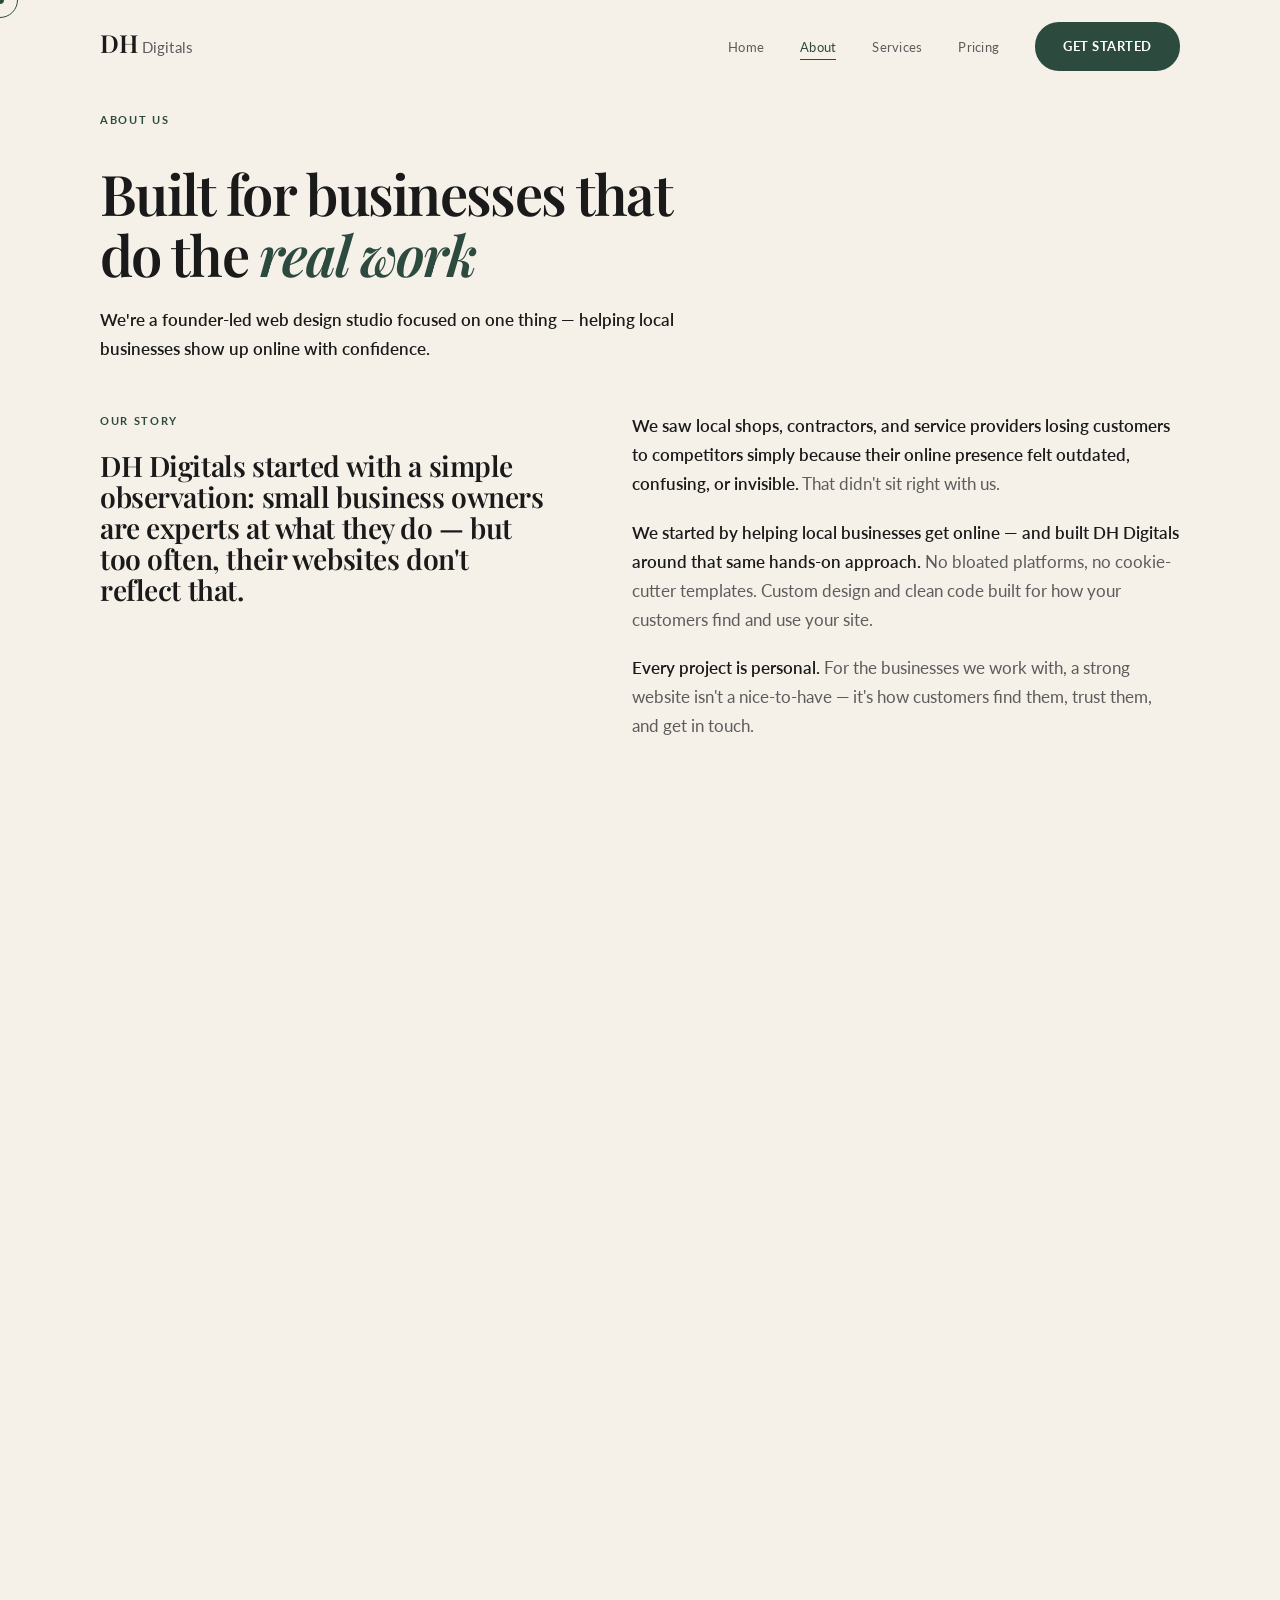
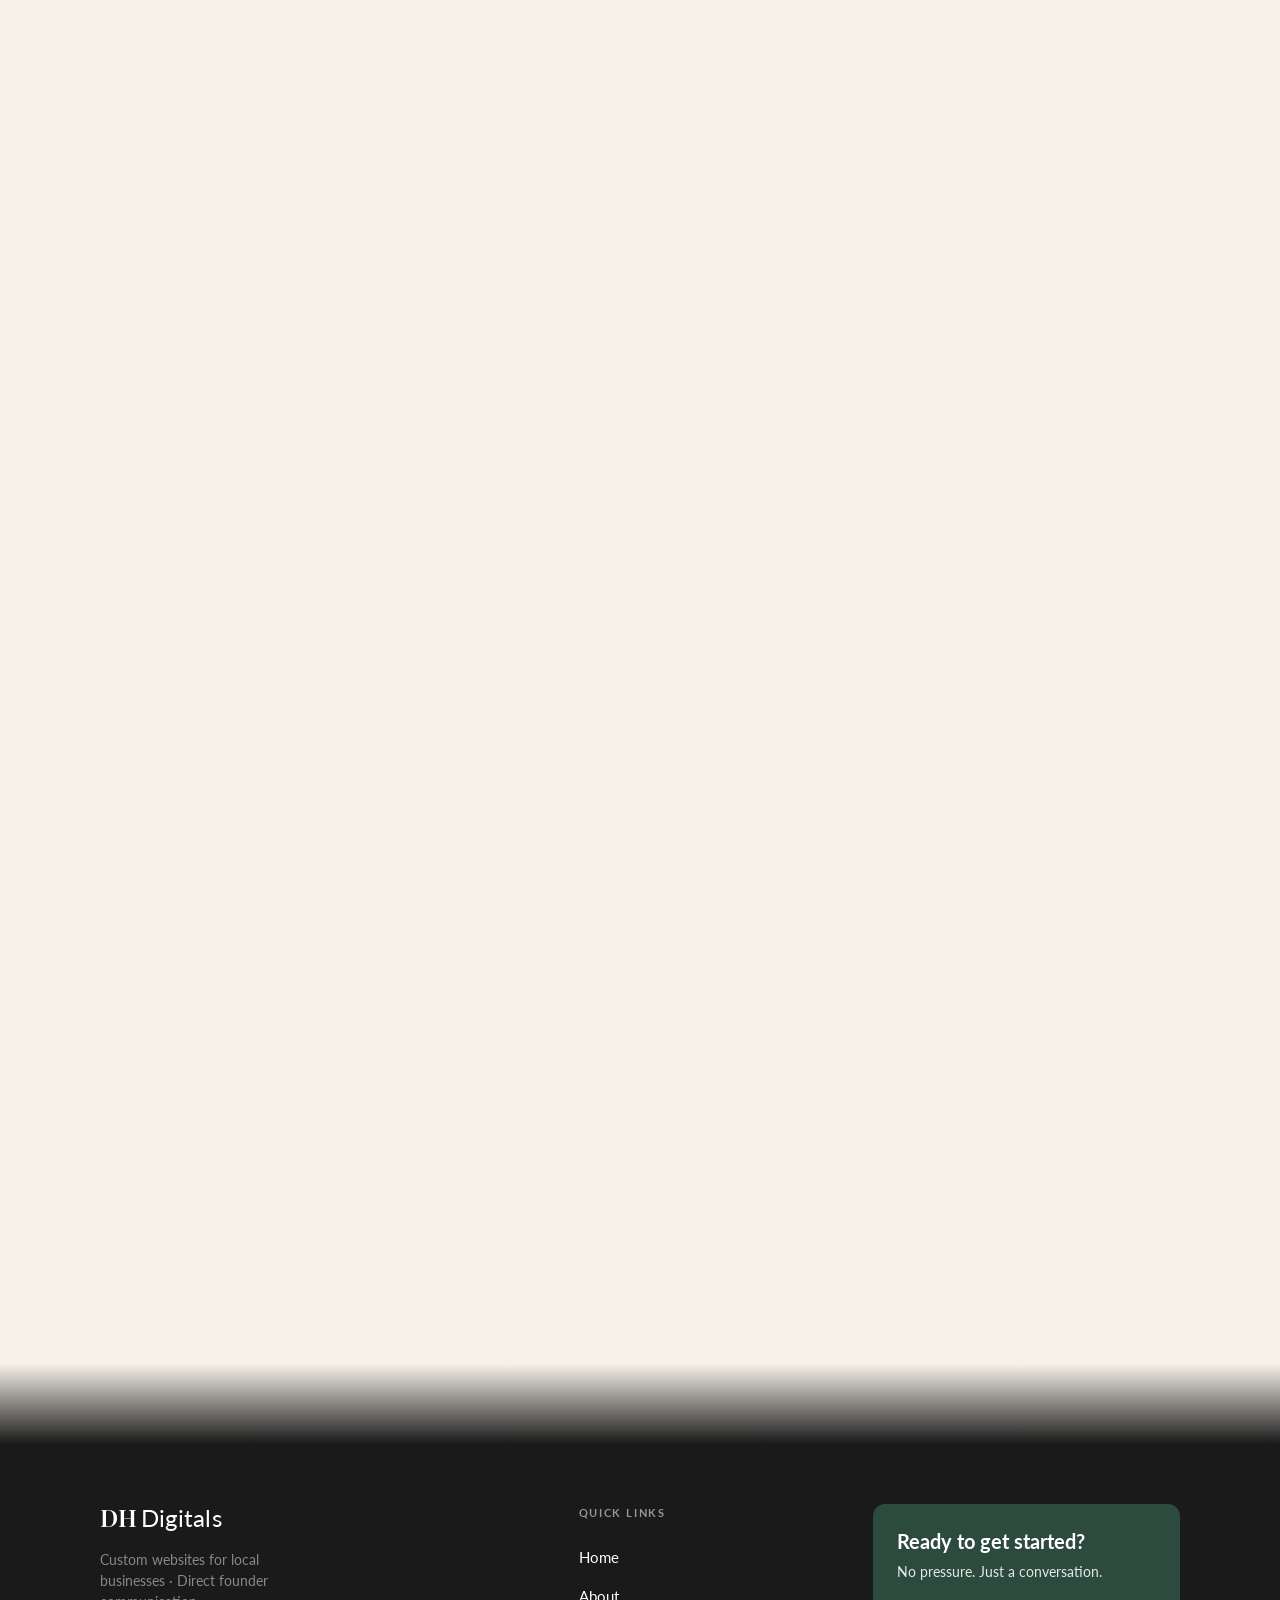
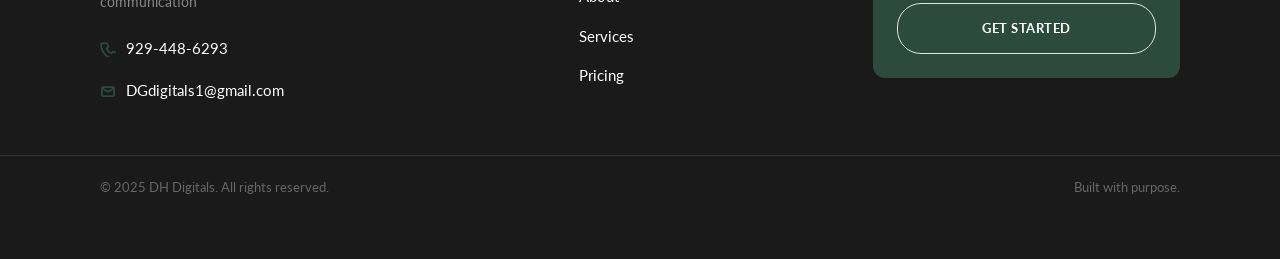
==== commit 757a63d5: "Restructure pricing, rebuild trust section, and refine visual hierarchy. Updates packages and care p" ====
--- a/about.html
+++ b/about.html
@@ -3,7 +3,7 @@
 <head>
   <meta charset="UTF-8">
   <meta name="viewport" content="width=device-width, initial-scale=1.0">
-  <meta name="description" content="Meet DH Digitals — a web design agency helping small businesses show up online with confidence through thoughtful design and clean code.">
+  <meta name="description" content="Meet DH Digitals — a founder-led web design studio helping local businesses show up online with confidence.">
   <title>About Us — DH Digitals</title>
   <link rel="icon" type="image/svg+xml" href="data:image/svg+xml,%3Csvg xmlns='http://www.w3.org/2000/svg' viewBox='0 0 32 32'%3E%3Crect width='32' height='32' rx='7' fill='%23F5F0E8'/%3E%3Ctext x='16' y='21.5' font-family='Georgia%2C%20serif' font-size='13' font-weight='600' fill='%232C4A3E' text-anchor='middle'%3EDH%3C/text%3E%3C/svg%3E">
   <link rel="preconnect" href="https://fonts.googleapis.com">
@@ -40,7 +40,7 @@
       <div class="page-hero-content">
         <p class="hero-tag">About Us</p>
         <h1>Built for businesses that do the <em>real work</em></h1>
-        <p class="page-hero-sub"><span class="lead-sentence">We're a web design and development agency focused on one thing — helping small businesses show up online with confidence.</span></p>
+        <p class="page-hero-sub"><span class="lead-sentence">We're a founder-led web design studio focused on one thing — helping local businesses show up online with confidence.</span></p>
       </div>
     </div>
   </section>
@@ -55,8 +55,8 @@
         </div>
         <div class="story-body">
           <p><span class="lead-sentence">We saw local shops, contractors, and service providers losing customers to competitors simply because their online presence felt outdated, confusing, or invisible.</span> That didn't sit right with us.</p>
-          <p><span class="lead-sentence">What began as helping a few businesses get online has grown into a focused agency with a clear purpose — build websites that work as hard as the people behind them.</span> No bloated platforms, no cookie-cutter templates. Just thoughtful design and clean code, tailored to how your customers actually find and use your site.</p>
-          <p><span class="lead-sentence">Every project we take on is personal.</span> Because for the businesses we work with, a great website isn't a nice-to-have — it's how they grow.</p>
+          <p><span class="lead-sentence">We started by helping local businesses get online — and built DH Digitals around that same hands-on approach.</span> No bloated platforms, no cookie-cutter templates. Custom design and clean code built for how your customers find and use your site.</p>
+          <p><span class="lead-sentence">Every project is personal.</span> For the businesses we work with, a strong website isn't a nice-to-have — it's how customers find them, trust them, and get in touch.</p>
         </div>
       </div>
     </div>
@@ -84,8 +84,8 @@
               <path d="M4 6h20v12H4z"/><path d="M4 10h20"/><path d="M8 14h8"/>
             </svg>
           </div>
-          <h3>Direct Communication</h3>
-          <p>You talk to the person building your site. Not a project manager reading from a ticket.</p>
+          <h3>Direct Founder Communication</h3>
+          <p>You work directly with the person building your site — not an account manager or support ticket queue.</p>
         </article>
         <article class="why-card">
           <div class="why-icon" aria-hidden="true">
@@ -93,8 +93,8 @@
               <path d="M4 20V8l10-4 10 4v12"/><path d="M9 20v-6h10v6"/>
             </svg>
           </div>
-          <h3>Results First</h3>
-          <p>We measure success by whether your site brings in customers. Not by how it looks in a portfolio.</p>
+          <h3>Customers First</h3>
+          <p>We measure success by whether your site makes it easy for customers to understand what you do and reach out — not by portfolio awards.</p>
         </article>
       </div>
     </div>
@@ -104,7 +104,7 @@
   <section id="mission">
     <div class="mission-block reveal">
       <p class="section-label">Our Mission</p>
-      <p class="mission-quote"><span class="lead-sentence">To give every small business a website that's as <em>hardworking</em> as they are — clear, fast, and built to turn visitors into customers.</span></p>
+      <p class="mission-quote"><span class="lead-sentence">To give every small business a website that's as committed as they are — clear, fast, and built so visitors understand what you offer and know how to reach you.</span></p>
     </div>
   </section>
 
@@ -120,12 +120,12 @@
         <div class="value-card">
           <div class="value-num">01</div>
           <h3>Clarity over clutter</h3>
-          <p><span class="lead-sentence">We design for understanding, not decoration.</span> Every element on your site should earn its place and help visitors take the next step.</p>
+          <p><span class="lead-sentence">We design for clarity, not decoration.</span> Every element on your site should have a purpose and help visitors take the next step.</p>
         </div>
         <div class="value-card">
           <div class="value-num">02</div>
           <h3>Built to last</h3>
-          <p><span class="lead-sentence">Clean code, fast load times, and solid foundations.</span> Your site should perform well today and still hold up as your business grows.</p>
+          <p><span class="lead-sentence">Clean code, fast load times, and reliable structure.</span> Your site should work well today and still hold up as your business grows.</p>
         </div>
         <div class="value-card">
           <div class="value-num">03</div>
@@ -135,7 +135,7 @@
         <div class="value-card">
           <div class="value-num">04</div>
           <h3>Small business first</h3>
-          <p><span class="lead-sentence">We build for real budgets and real timelines.</span> Practical solutions that move the needle — without the agency runaround.</p>
+          <p><span class="lead-sentence">We build for real budgets and real timelines.</span> Practical work that helps your business — without the agency runaround.</p>
         </div>
       </div>
     </div>
@@ -161,7 +161,7 @@
           <span class="logo-serif">DH</span>
           <span class="logo-rest">Digitals</span>
         </a>
-        <p class="footer-tagline">Clean websites for small businesses</p>
+        <p class="footer-tagline">Custom websites for local businesses · Direct founder communication</p>
         <ul class="footer-contact-list">
           <li>
             <a href="tel:9294486293">
--- a/styles.css
+++ b/styles.css
@@ -80,6 +80,18 @@
   opacity: 1;
 }
 
+/* ── SCROLL REVEAL (animate-in) ── */
+.animate-in {
+  opacity: 0;
+  transform: translateY(30px);
+  transition: opacity 0.6s cubic-bezier(0.4, 0, 0.2, 1), transform 0.6s cubic-bezier(0.4, 0, 0.2, 1);
+}
+
+.animate-in.visible {
+  opacity: 1;
+  transform: translateY(0);
+}
+
 /* ── PAGE INTRO ── */
 .page-intro {
   position: fixed;
@@ -148,10 +160,6 @@
   transition: none;
 }
 
-html.home-parallax .social-proof-quote {
-  transition: opacity 0.6s cubic-bezier(0.4, 0, 0.2, 1);
-}
-
 html.home-parallax .hero-monogram,
 html.home-parallax .hero-visual {
   will-change: transform;
@@ -193,7 +201,12 @@
 .scroll-card-group.is-inview > .process-step,
 .scroll-card-group.is-inview > .why-card,
 .scroll-card-group.is-inview > .value-card,
-.scroll-card.is-inview {
+.scroll-card.is-inview,
+.service-card.animate-in.visible,
+.price-card.animate-in.visible,
+.process-step.animate-in.visible,
+.why-card.animate-in.visible,
+.value-card.animate-in.visible {
   opacity: 1;
   transform: translateY(0);
 }
@@ -206,18 +219,7 @@
 .scroll-card {
   opacity: 0;
   transform: translateY(30px);
-  transition: opacity 0.5s cubic-bezier(0.4, 0, 0.2, 1), transform 0.5s cubic-bezier(0.4, 0, 0.2, 1);
-}
-
-.social-proof-quote {
-  opacity: 0;
-  transform: scale(0.97);
   transition: opacity 0.6s cubic-bezier(0.4, 0, 0.2, 1), transform 0.6s cubic-bezier(0.4, 0, 0.2, 1);
-}
-
-.social-proof-quote.is-inview {
-  opacity: 1;
-  transform: scale(1);
 }
 
 .text-reveal-mask {
@@ -997,6 +999,12 @@
   font-variant-numeric: tabular-nums;
 }
 
+.proof-stat-value.proof-stat-text {
+  font-size: clamp(2rem, 4vw, 2.75rem);
+  letter-spacing: 0.02em;
+  font-variant-numeric: normal;
+}
+
 .proof-stat-label {
   font-size: 11px;
   font-weight: 700;
@@ -1104,21 +1112,47 @@
 }
 
 .pricing-urgency {
-  font-size: 14px;
-  font-style: italic;
+  font-size: var(--text-small);
+  font-weight: 700;
+  letter-spacing: 0.06em;
+  text-transform: uppercase;
+  color: var(--accent);
+  margin: 0.75rem auto 0.5rem;
+  max-width: none;
+}
+
+.pricing-trust {
+  font-size: 13px;
   color: var(--muted);
-  margin-bottom: 1rem;
+  margin: 1rem auto 0;
+  letter-spacing: 0.02em;
   max-width: none;
 }
 
+.care-plans-intro {
+  text-align: center;
+  font-family: var(--font-display);
+  font-size: clamp(1rem, 1.75vw, 1.2rem);
+  font-weight: 500;
+  color: var(--muted);
+  margin-top: 2rem;
+  margin-bottom: 0;
+  max-width: 28rem;
+  margin-left: auto;
+  margin-right: auto;
+  line-height: var(--lh-heading);
+}
+
 .reveal {
+  opacity: 0;
+  transform: translateY(30px);
+  transition: opacity 0.6s cubic-bezier(0.4, 0, 0.2, 1), transform 0.6s cubic-bezier(0.4, 0, 0.2, 1);
+}
+
+.reveal.visible,
+.reveal.animate-in.visible {
   opacity: 1;
-  transform: none;
-}
-
-.reveal.visible {
-  opacity: 1;
-  transform: none;
+  transform: translateY(0);
 }
 
 /* ── SERVICES ── */
@@ -1131,7 +1165,7 @@
 .pricing-grid,
 .contact-grid,
 .story-grid,
-.social-proof-grid,
+.trust-pillars,
 .process-steps,
 .intro .container,
 .footer-main,
@@ -1144,7 +1178,7 @@
 .pricing-grid > *,
 .contact-grid > *,
 .story-grid > *,
-.social-proof-grid > *,
+.trust-pillars > *,
 .values-grid > * {
   min-width: 0;
 }
@@ -1255,99 +1289,72 @@
   max-width: none;
 }
 
-/* ── SOCIAL PROOF ── */
+/* ── TRUST / HOW WE WORK ── */
 .social-proof {
   background: #EDE8DF;
 }
 
-.social-proof-grid {
-  display: grid;
-  grid-template-columns: 1.15fr 0.85fr;
-  gap: 4rem 5rem;
-  align-items: center;
-}
-
-.social-proof-quote {
-  position: relative;
-}
-
-.quote-mark {
-  position: absolute;
-  top: -2rem;
-  left: -1.25rem;
-  width: clamp(7rem, 14vw, 11rem);
-  height: clamp(7rem, 14vw, 11rem);
-  color: var(--accent);
-  opacity: 0.07;
-  pointer-events: none;
-  z-index: 0;
-}
-
-.social-proof-quote blockquote {
-  position: relative;
-  z-index: 1;
-  margin: 0;
-}
-
-.social-proof-quote p {
+.trust-section {
+  display: flex;
+  flex-direction: column;
+  gap: 2.75rem;
+}
+
+.trust-header {
+  max-width: 40rem;
+}
+
+.trust-statement {
   font-family: var(--font-display);
-  font-style: italic;
-  font-size: clamp(1.375rem, 2.5vw, 2rem);
-  line-height: 1.35;
+  font-size: clamp(1.25rem, 2.2vw, 1.625rem);
+  font-weight: 500;
+  line-height: 1.45;
   letter-spacing: -0.01em;
   color: var(--text);
-  margin-bottom: 1.75rem;
+  margin-top: 0.85rem;
   max-width: none;
 }
 
-.social-proof-quote cite {
-  display: block;
-  font-family: var(--font-body);
-  font-style: normal;
-  font-size: var(--text-small);
-  font-variant: small-caps;
-  letter-spacing: 0.12em;
+.trust-pillars {
+  display: grid;
+  grid-template-columns: repeat(3, 1fr);
+  gap: 1.25rem;
+}
+
+.trust-pillar {
+  background: #fff;
+  border-radius: 4px;
+  padding: 1.75rem 1.5rem 1.65rem;
+  box-shadow: 0 2px 18px rgba(0, 0, 0, 0.05);
+  border: 1px solid rgba(26, 26, 26, 0.05);
+}
+
+.trust-pillar-icon {
+  display: flex;
+  align-items: center;
+  justify-content: center;
+  width: 44px;
+  height: 44px;
+  border-radius: 50%;
+  background: var(--accent-soft);
+  color: var(--accent);
+  margin-bottom: 1rem;
+}
+
+.trust-pillar-title {
+  font-family: var(--font-display);
+  font-size: clamp(1.125rem, 1.8vw, 1.375rem);
+  font-weight: 600;
+  line-height: 1.2;
+  margin-bottom: 0.55rem;
+  color: var(--text);
+}
+
+.trust-pillar-desc {
   color: var(--muted);
-}
-
-.social-proof-stats {
-  display: flex;
-  flex-direction: column;
-  gap: 2.25rem;
-}
-
-.stat-block {
-  display: flex;
-  flex-direction: column;
-  gap: 0.4rem;
-}
-
-.stat-value {
-  font-family: var(--font-display);
-  font-size: clamp(2.25rem, 4vw, 3rem);
-  font-weight: 600;
-  line-height: 1;
-  color: var(--accent);
-  font-variant-numeric: tabular-nums;
-}
-
-.stat-check {
-  display: flex;
-  align-items: center;
-  line-height: 1;
-}
-
-.stat-check svg {
-  display: block;
-}
-
-.social-proof-stats .stat-label {
-  font-size: var(--text-body);
-  font-weight: 400;
-  letter-spacing: normal;
-  text-transform: none;
-  color: var(--text);
-  line-height: var(--lh-body);
+  font-size: 15px;
+  line-height: 1.55;
+  max-width: none;
 }
 
 /* ── PRICING ── */
@@ -1367,35 +1374,92 @@
   display: grid;
   grid-template-columns: repeat(3, 1fr);
   gap: 1.75rem;
-  align-items: start;
+  align-items: center;
+  padding: 1rem 0;
+}
+
+.pricing-grid > .price-card {
+  height: auto;
+}
+
+.pricing-grid > .price-card:not(.featured) {
+  align-self: center;
+  transform: scale(0.91);
+  transform-origin: center center;
 }
 
 .price-card {
   background: #fff;
-  border: none;
+  border: 1px solid rgba(26, 26, 26, 0.06);
   border-radius: 4px;
   padding: 2.5rem 2rem 2.25rem;
   position: relative;
   display: flex;
   flex-direction: column;
-  box-shadow: var(--shadow-card);
-  transition: transform var(--hover-transition), box-shadow var(--hover-transition);
+  box-shadow: 0 2px 20px rgba(0, 0, 0, 0.06);
+  transition: transform var(--hover-transition), box-shadow var(--hover-transition), border-color var(--hover-transition);
+}
+
+.price-card--starter,
+.price-card--premium {
+  border-color: rgba(26, 26, 26, 0.06);
+  padding: 2.15rem 1.65rem 2rem;
+}
+
+.price-card--starter .price-amount,
+.price-card--premium .price-amount {
+  font-size: clamp(2rem, 3.75vw, 2.6rem);
+}
+
+.price-card--starter .price-tier,
+.price-card--premium .price-tier {
+  font-size: calc(var(--text-h3) - 2px);
+}
+
+.price-card--starter .price-features li,
+.price-card--premium .price-features li {
+  font-size: 14px;
 }
 
 .price-card:hover {
-  transform: translateY(-5px);
   box-shadow: var(--shadow-card-hover);
 }
 
+.price-card--starter:hover,
+.price-card--premium:hover {
+  transform: scale(0.91) translateY(-5px);
+}
+
 .price-card.featured {
-  padding: calc(2.5rem + 10px) 2rem calc(2.25rem + 10px);
-  border-top: 4px solid var(--accent);
-  box-shadow: 0 8px 40px rgba(0, 0, 0, 0.12);
+  z-index: 2;
+  align-self: center;
+  padding: 3.35rem 2.5rem 3.1rem;
+  border-color: rgba(44, 74, 62, 0.28);
+  transform: scale(1.11);
+  transform-origin: center center;
+  box-shadow:
+    inset 0 4px 0 0 var(--accent),
+    0 16px 56px rgba(44, 74, 62, 0.14),
+    0 0 0 1px rgba(44, 74, 62, 0.08),
+    0 0 72px rgba(44, 74, 62, 0.1);
 }
 
 .price-card.featured:hover {
-  transform: translateY(-5px);
-  box-shadow: 0 12px 48px rgba(0, 0, 0, 0.16);
+  transform: scale(1.11) translateY(-6px);
+  box-shadow:
+    inset 0 4px 0 0 var(--accent),
+    0 20px 64px rgba(44, 74, 62, 0.18),
+    0 0 0 1px rgba(44, 74, 62, 0.1),
+    0 0 80px rgba(44, 74, 62, 0.12);
+}
+
+.price-card.featured .price-tier {
+  font-size: calc(var(--text-h3) + 6px);
+}
+
+.price-card.featured .price-amount {
+  color: var(--accent);
+  font-size: clamp(2.65rem, 5.5vw, 3.5rem);
 }
 
 .price-badge {
@@ -1433,10 +1497,10 @@
 
 .price-amount {
   font-family: var(--font-display);
-  font-size: clamp(2rem, 4vw, 2.75rem);
+  font-size: clamp(2.25rem, 4.5vw, 3rem);
   font-weight: 600;
-  letter-spacing: -0.02em;
-  line-height: var(--lh-heading);
+  letter-spacing: -0.03em;
+  line-height: 1;
   margin-bottom: 0.35rem;
   color: var(--text);
 }
@@ -1463,6 +1527,30 @@
   align-items: flex-start;
   gap: 0.65rem;
   color: var(--muted);
+  font-size: 15px;
+  line-height: 1.45;
+}
+
+.price-features li.price-feature-key {
+  color: var(--text);
+  font-weight: 600;
+}
+
+.price-features li.price-feature-key svg {
+  color: var(--accent);
+  stroke-width: 2.75;
+}
+
+.price-card .btn-outline {
+  border-color: rgba(44, 74, 62, 0.35);
+}
+
+.price-card.featured .btn-primary {
+  box-shadow: 0 4px 20px rgba(44, 74, 62, 0.22);
+}
+
+.price-card.featured .btn-primary:hover:not(:disabled) {
+  box-shadow: 0 6px 28px rgba(44, 74, 62, 0.28);
 }
 
 .price-features li svg {
@@ -1524,50 +1612,121 @@
   max-width: none;
 }
 
+.care-plans {
+  display: grid;
+  grid-template-columns: repeat(2, 1fr);
+  gap: 0.85rem;
+  margin-top: 1.5rem;
+  max-width: 720px;
+  margin-left: auto;
+  margin-right: auto;
+  align-items: stretch;
+  padding: 0;
+}
+
+.care-plans .care-plan {
+  margin-top: 0;
+}
+
 .care-plan {
-  margin-top: 2.5rem;
-  padding: 2.5rem 2rem 2.25rem;
+  position: relative;
+  padding: 1.15rem 1.1rem 1.1rem;
   background: #fff;
-  border: none;
+  border: 1px solid rgba(26, 26, 26, 0.06);
   border-radius: 4px;
-  box-shadow: var(--shadow-card);
-  display: flex;
-  align-items: center;
+  box-shadow: 0 2px 14px rgba(0, 0, 0, 0.05);
+  display: flex;
+  align-items: flex-start;
   justify-content: space-between;
-  gap: 2rem;
+  gap: 1rem;
   flex-wrap: wrap;
   transition: var(--card-transition);
 }
 
+.care-plan.featured {
+  z-index: 1;
+  align-self: stretch;
+  padding: 1.15rem 1.1rem 1.1rem;
+  border-color: rgba(44, 74, 62, 0.22);
+  transform: none;
+  box-shadow:
+    inset 0 3px 0 0 var(--accent),
+    0 8px 28px rgba(44, 74, 62, 0.1),
+    0 0 0 1px rgba(44, 74, 62, 0.06);
+}
+
+.care-plan.featured:hover {
+  transform: translateY(-4px);
+  box-shadow:
+    inset 0 3px 0 0 var(--accent),
+    0 12px 32px rgba(44, 74, 62, 0.14),
+    0 0 0 1px rgba(44, 74, 62, 0.08);
+}
+
+.care-plan:not(.featured):hover {
+  transform: translateY(-4px);
+  box-shadow: var(--shadow-card-hover);
+}
+
+.care-plan-badge {
+  position: absolute;
+  top: -0.75rem;
+  left: 50%;
+  transform: translateX(-50%);
+  background: var(--accent);
+  color: #fff;
+  font-family: var(--font-body);
+  font-size: 11px;
+  font-weight: 700;
+  letter-spacing: 0.1em;
+  text-transform: uppercase;
+  padding: 0.35rem 1rem;
+  border-radius: var(--radius-btn);
+  white-space: nowrap;
+}
+
 .care-plan:hover {
-  transform: translateY(-5px);
   box-shadow: var(--shadow-card-hover);
 }
 
-.care-plan-info { flex: 1; min-width: 240px; }
+.care-plan-info { flex: 1; min-width: 0; }
 
 .care-plan-tag {
   display: inline-block;
+  font-size: 10px;
   font-weight: 700;
   text-transform: uppercase;
   color: var(--accent);
-  margin-bottom: 0.65rem;
+  margin-bottom: 0.4rem;
   max-width: none;
 }
 
 .care-plan h3 {
-  margin-bottom: 0.55rem;
+  margin-bottom: 0.35rem;
+  font-size: 1.05rem;
 }
 
 .care-plan-features {
   display: flex;
   flex-wrap: wrap;
-  gap: 0.5rem 1.25rem;
+  gap: 0.35rem 0.85rem;
   list-style: none;
 }
 
 .care-plan-features li {
   color: var(--muted);
+  font-size: 12px;
+  line-height: 1.4;
+}
+
+.care-plan-features li.care-feature-key {
+  color: var(--text);
+  font-weight: 600;
+}
+
+.care-plan.featured .care-plan-price .price-amount {
+  color: var(--accent);
+  font-size: clamp(1.65rem, 2.5vw, 2rem);
 }
 
 .care-plan-features li::before {
@@ -1577,27 +1736,31 @@
 }
 
 .care-plan-social {
-  font-size: 13px;
+  font-size: 12px;
   font-style: italic;
   color: var(--muted);
-  margin-top: 1rem;
+  margin-top: 0.65rem;
   max-width: none;
-  line-height: var(--lh-body);
-}
-
-.care-plan-price { text-align: right; flex-shrink: 0; }
-
-.care-plan-price .price-amount { margin-bottom: 0.1rem; }
+  line-height: 1.45;
+}
+
+.care-plan-price { text-align: right; flex-shrink: 0; min-width: 5.5rem; }
+
+.care-plan-price .price-amount {
+  margin-bottom: 0.1rem;
+  font-size: clamp(1.55rem, 2.4vw, 1.85rem);
+}
 
 .care-plan-price .price-amount span {
   font-family: var(--font-body);
-  font-size: var(--text-body);
+  font-size: 14px;
   font-weight: 400;
   color: var(--muted);
 }
 
 .care-plan-note {
   color: var(--muted);
+  font-size: 11px;
   max-width: none;
 }
 
@@ -2332,10 +2495,18 @@
   }
 
   .text-reveal-inner,
-  .text-reveal-subtext {
+  .text-reveal-subtext,
+  .animate-in,
+  .reveal {
     opacity: 1;
     transform: none;
     transition: none;
+  }
+
+  .animate-in.visible,
+  .reveal.visible {
+    opacity: 1;
+    transform: none;
   }
 
   nav#nav,
@@ -2346,7 +2517,6 @@
   .scroll-card-group > .why-card,
   .scroll-card-group > .value-card,
   .scroll-card,
-  .social-proof-quote,
   .hero-heading-word,
   .hero-load-fade,
   .hero-scroll-hint {
@@ -2361,8 +2531,7 @@
 
   html.home-parallax .hero-monogram,
   html.home-parallax .hero-visual,
-  html.home-parallax .section-title,
-  html.home-parallax .social-proof-quote {
+  html.home-parallax .section-title {
     transform: none !important;
   }
 
@@ -2381,9 +2550,17 @@
   .price-features.is-animating li.check-in svg { animation: none; }
   .service-card:hover,
   .price-card:hover,
+  .price-card--starter,
+  .price-card--premium,
+  .price-card--starter:hover,
+  .price-card--premium:hover,
+  .price-card.featured,
+  .price-card.featured:hover,
   .value-card:hover,
   .contact-method:hover,
   .care-plan:hover,
+  .care-plan.featured,
+  .care-plan.featured:hover,
   .form-panel:hover,
   .mission-block:hover { transform: none; }
   .process-step.is-visible:hover { transform: none; }
@@ -2468,10 +2645,6 @@
     grid-template-columns: repeat(2, 1fr);
   }
 
-  .social-proof-grid {
-    grid-template-columns: 1.15fr 0.85fr;
-  }
-
   .pricing-grid {
     grid-template-columns: repeat(3, 1fr);
   }
@@ -2528,7 +2701,8 @@
   .method-label,
   .form-group label,
   .value-num,
-  .price-badge {
+  .price-badge,
+  .care-plan-badge {
     font-size: 15px;
   }
 
@@ -2719,34 +2893,13 @@
     padding-bottom: 80px;
   }
 
-  .social-proof-grid {
+  .trust-pillars {
     grid-template-columns: 1fr;
-    gap: 2.5rem;
-    text-align: center;
-  }
-
-  .social-proof-quote {
-    width: 100%;
-  }
-
-  .social-proof-quote blockquote {
-    text-align: center;
-  }
-
-  .social-proof-quote p {
-    font-size: clamp(1.375rem, 5.5vw, 2rem);
-    margin-left: auto;
-    margin-right: auto;
-  }
-
-  .social-proof-stats {
-    width: 100%;
-    align-items: center;
-  }
-
-  .stat-block {
-    align-items: center;
-    text-align: center;
+    gap: 1rem;
+  }
+
+  .trust-section {
+    gap: 2rem;
   }
 
   .values-grid,
@@ -2786,15 +2939,52 @@
     padding-right: 20px;
   }
 
+  .price-card--starter,
+  .price-card--premium {
+    transform: none;
+    padding: 2rem 20px;
+  }
+
+  .price-card--starter:hover,
+  .price-card--premium:hover {
+    transform: translateY(-5px);
+  }
+
   .price-card.featured {
     order: -1;
+    transform: none;
+    padding: 2.25rem 20px 2rem;
+  }
+
+  .price-card.featured:hover {
+    transform: translateY(-5px);
+  }
+
+  .price-card.featured .price-amount {
+    font-size: clamp(2.35rem, 7vw, 3rem);
+  }
+
+  .care-plans {
+    grid-template-columns: 1fr;
+    max-width: none;
   }
 
   .care-plan {
     flex-direction: column;
     align-items: center;
     text-align: center;
-    gap: 1.5rem;
+    gap: 1rem;
+    padding: 1.25rem 1rem;
+  }
+
+  .care-plan.featured {
+    order: -1;
+    transform: none;
+  }
+
+  .care-plan.featured:hover,
+  .care-plan:not(.featured):hover {
+    transform: translateY(-4px);
   }
 
   .care-plan-price {
@@ -2804,7 +2994,11 @@
   }
 
   .care-plan-price .price-amount {
-    font-size: clamp(2.5rem, 8vw, 3rem);
+    font-size: clamp(1.65rem, 6vw, 2rem);
+  }
+
+  .care-plan.featured .care-plan-price .price-amount {
+    font-size: clamp(1.75rem, 6.5vw, 2.1rem);
   }
 
   .care-plan-info {
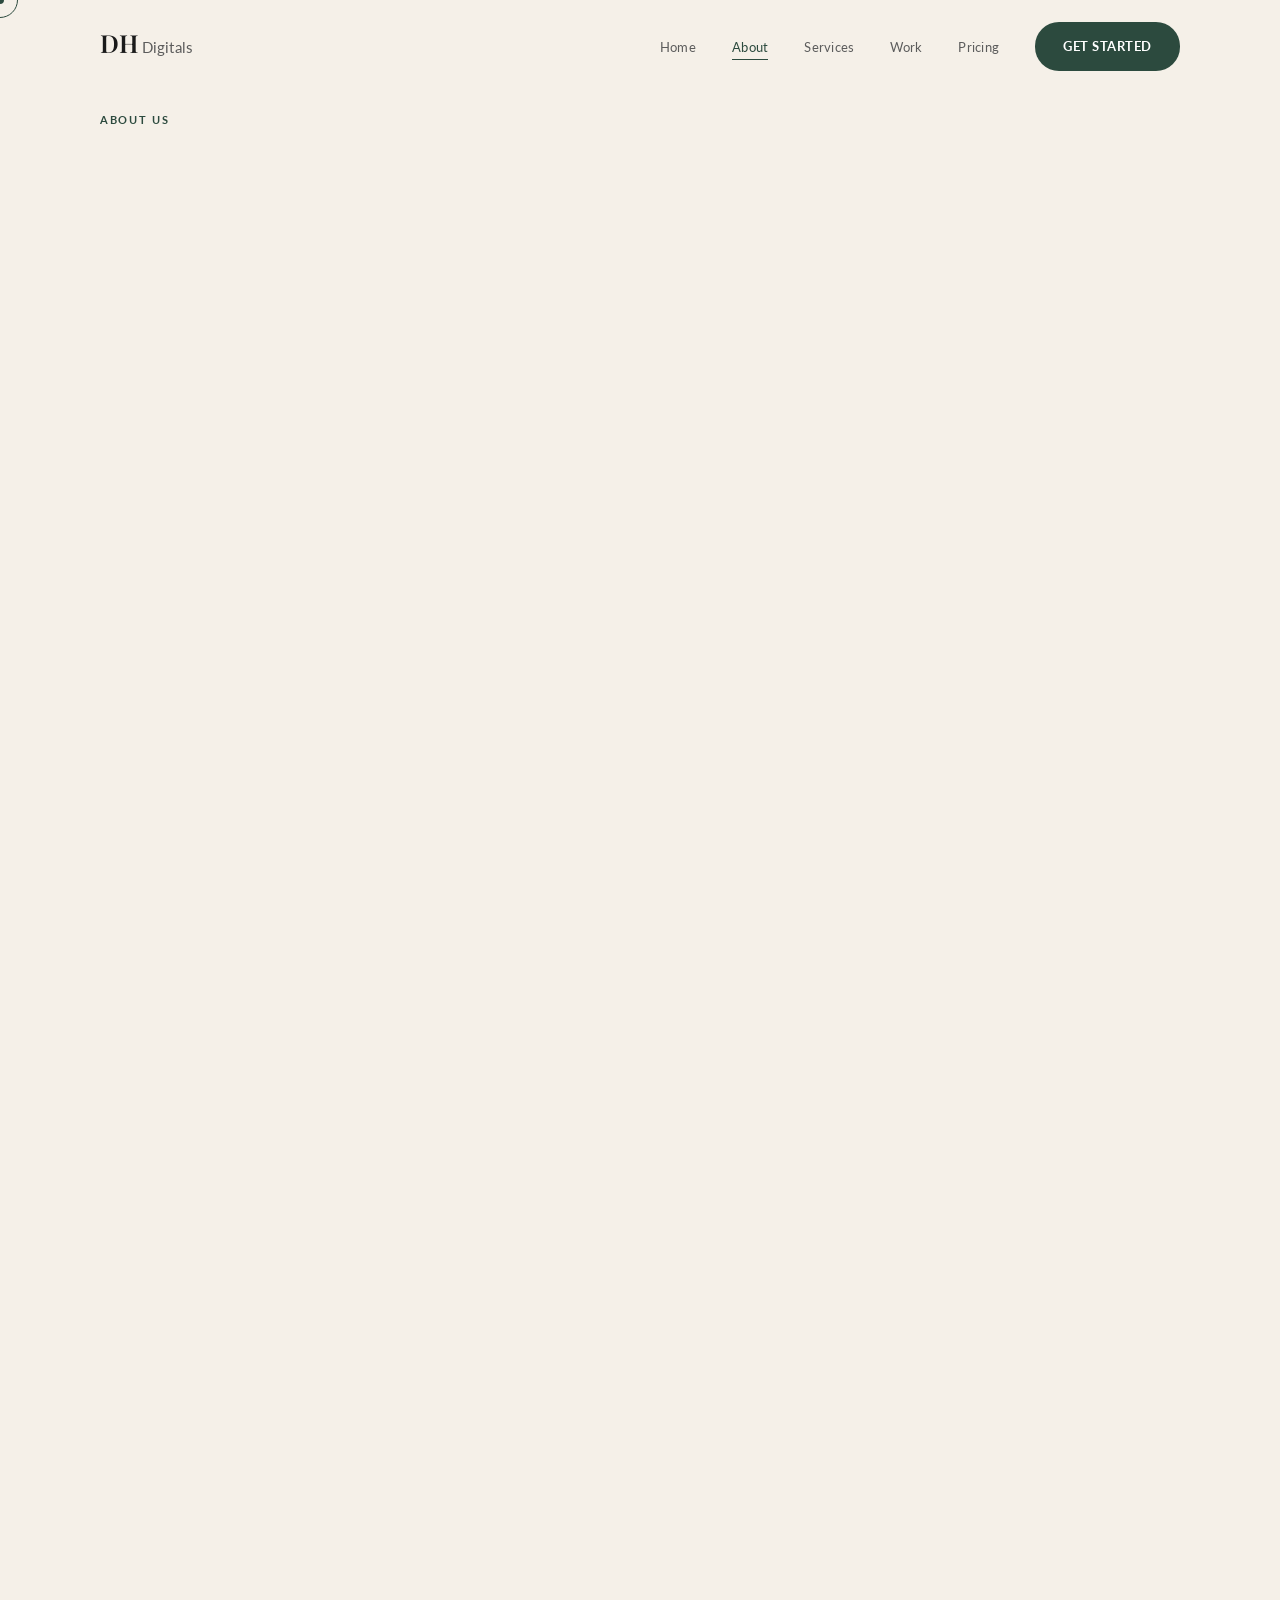
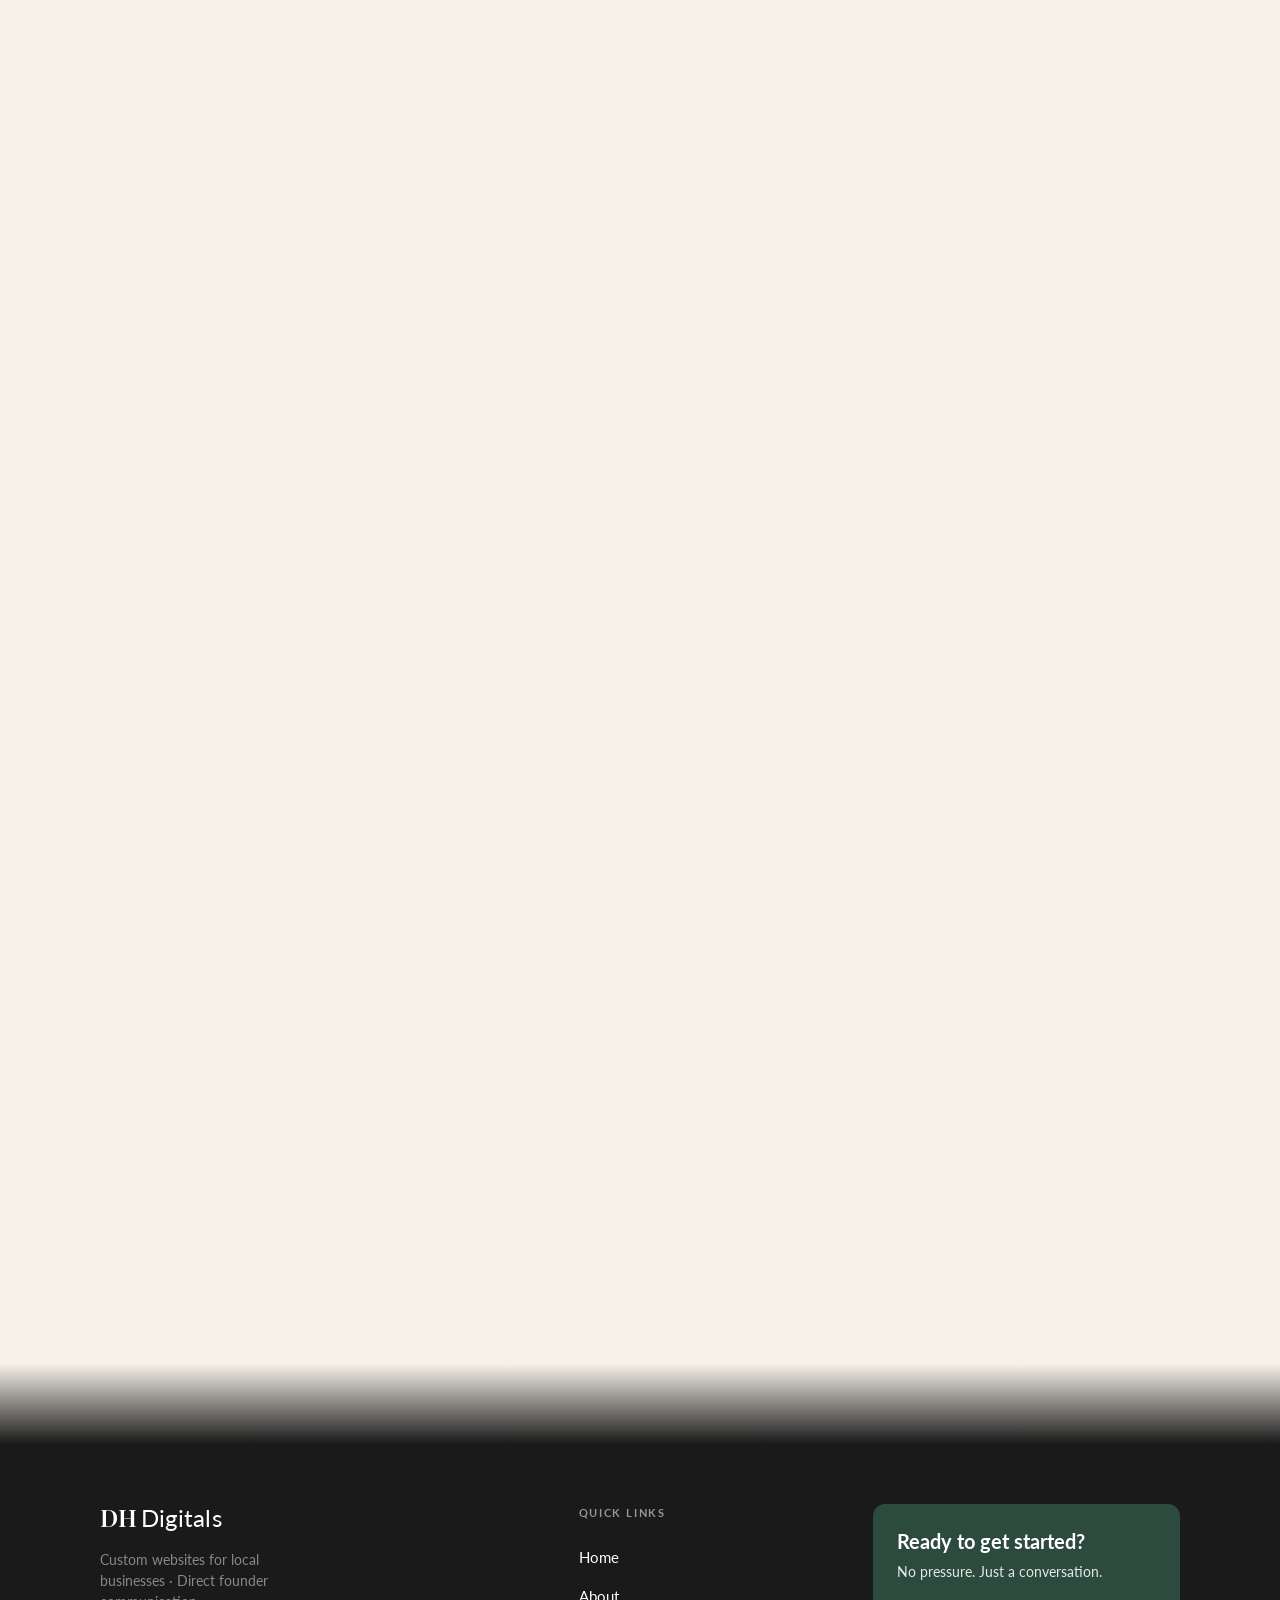
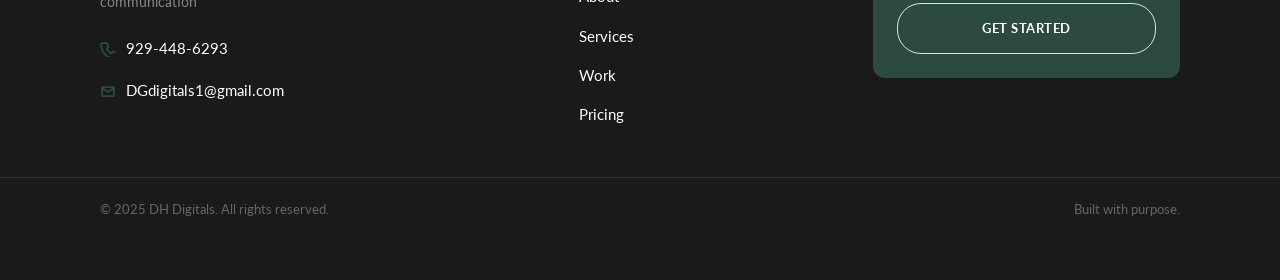
==== commit 1fb76ad8: "Add Work page with demo projects and fix build pricing card layout. Surface barbershop and plumbing " ====
--- a/about.html
+++ b/about.html
@@ -21,6 +21,7 @@
         <li><a href="index.html">Home</a></li>
         <li><a href="about.html" class="active">About</a></li>
         <li><a href="services.html">Services</a></li>
+        <li><a href="work.html">Work</a></li>
         <li><a href="services.html#plans">Pricing</a></li>
         <li><a href="contact.html" class="btn btn-primary">Get Started</a></li>
       </ul>
@@ -187,6 +188,7 @@
           <li><a href="index.html">Home</a></li>
           <li><a href="about.html">About</a></li>
           <li><a href="services.html">Services</a></li>
+          <li><a href="work.html">Work</a></li>
           <li><a href="services.html#plans">Pricing</a></li>
         </ul>
       </div>
--- a/styles.css
+++ b/styles.css
@@ -201,12 +201,14 @@
 .scroll-card-group.is-inview > .process-step,
 .scroll-card-group.is-inview > .why-card,
 .scroll-card-group.is-inview > .value-card,
+.scroll-card-group.is-inview > .work-card,
 .scroll-card.is-inview,
 .service-card.animate-in.visible,
 .price-card.animate-in.visible,
 .process-step.animate-in.visible,
 .why-card.animate-in.visible,
-.value-card.animate-in.visible {
+.value-card.animate-in.visible,
+.work-card.animate-in.visible {
   opacity: 1;
   transform: translateY(0);
 }
@@ -216,6 +218,7 @@
 .scroll-card-group > .process-step,
 .scroll-card-group > .why-card,
 .scroll-card-group > .value-card,
+.scroll-card-group > .work-card,
 .scroll-card {
   opacity: 0;
   transform: translateY(30px);
@@ -293,15 +296,6 @@
     transform: scale(4);
     opacity: 0;
   }
-}
-
-@keyframes carePlanBounce {
-  0%, 100% { transform: translateY(0); }
-  50% { transform: translateY(-4px); }
-}
-
-.care-plan-price .price-amount {
-  animation: carePlanBounce 3s cubic-bezier(0.4, 0, 0.2, 1) infinite;
 }
 
 .custom-cursor-dot,
@@ -398,7 +392,6 @@
 
 .text-small,
 .meta-label,
-.care-plan-note,
 .footer-copy,
 .footer-credit,
 .footer-contact-list a,
@@ -406,15 +399,15 @@
 .form-error,
 .contact-note,
 .price-pages,
-.care-plan-features li,
-.price-features li {
+.price-features li,
+.price-card-note,
+.price-card-highlight {
   font-size: var(--text-small);
   line-height: var(--lh-body);
 }
 
 .section-label,
 .hero-tag,
-.care-plan-tag,
 .footer-heading,
 .method-label,
 .form-group label {
@@ -1047,6 +1040,15 @@
   padding-top: 3rem;
 }
 
+section.page-hero.page-hero--work {
+  padding-top: calc(var(--nav-offset) + 2rem);
+  padding-bottom: 0;
+}
+
+section.page-hero.page-hero--work + .work-section {
+  padding-top: 3rem;
+}
+
 .page-hero--services + section {
   padding-top: 64px;
 }
@@ -1132,15 +1134,27 @@
 .care-plans-intro {
   text-align: center;
   font-family: var(--font-display);
-  font-size: clamp(1rem, 1.75vw, 1.2rem);
+  font-size: clamp(1.05rem, 1.85vw, 1.3rem);
   font-weight: 500;
-  color: var(--muted);
+  color: var(--text);
   margin-top: 2rem;
   margin-bottom: 0;
-  max-width: 28rem;
+  max-width: 36rem;
   margin-left: auto;
   margin-right: auto;
-  line-height: var(--lh-heading);
+  line-height: 1.35;
+}
+
+.care-plans-clarifier {
+  text-align: center;
+  font-size: var(--text-small);
+  color: var(--muted);
+  margin-top: 0.65rem;
+  margin-bottom: 0;
+  max-width: 32rem;
+  margin-left: auto;
+  margin-right: auto;
+  line-height: 1.55;
 }
 
 .reveal {
@@ -1169,7 +1183,8 @@
 .process-steps,
 .intro .container,
 .footer-main,
-.values-grid {
+.values-grid,
+.work-grid {
   min-width: 0;
 }
 
@@ -1179,7 +1194,8 @@
 .contact-grid > *,
 .story-grid > *,
 .trust-pillars > *,
-.values-grid > * {
+.values-grid > *,
+.work-grid > * {
   min-width: 0;
 }
 
@@ -1357,6 +1373,120 @@
   max-width: none;
 }
 
+/* ── SAMPLE WORK ── */
+.work-section {
+  background: var(--surface);
+}
+
+.work-section--page {
+  padding-bottom: var(--section-space);
+}
+
+.work-note {
+  margin-top: 2.5rem;
+  max-width: 36rem;
+  font-size: 15px;
+  line-height: 1.6;
+  color: var(--muted);
+}
+
+.work-header {
+  max-width: 40rem;
+  margin-bottom: 2.75rem;
+}
+
+.work-grid {
+  display: grid;
+  grid-template-columns: repeat(2, 1fr);
+  gap: 2rem;
+}
+
+.work-card {
+  background: #fff;
+  border: 1px solid rgba(26, 26, 26, 0.06);
+  border-radius: 4px;
+  overflow: hidden;
+  display: flex;
+  flex-direction: column;
+  box-shadow: 0 2px 20px rgba(0, 0, 0, 0.06);
+  transition: transform var(--hover-transition), box-shadow var(--hover-transition);
+}
+
+.scroll-card-group.is-inview > .work-card:hover {
+  transform: translateY(-5px);
+  box-shadow: var(--shadow-card-hover);
+}
+
+.work-preview {
+  position: relative;
+  aspect-ratio: 16 / 9;
+  overflow: hidden;
+  background: #1A1714;
+}
+
+.work-preview-image {
+  display: block;
+  width: 100%;
+  height: 100%;
+  object-fit: cover;
+  object-position: top center;
+}
+
+.work-card-body {
+  display: flex;
+  flex-direction: column;
+  flex: 1;
+  padding: 1.75rem 1.75rem 2rem;
+}
+
+.work-badge {
+  display: inline-block;
+  align-self: flex-start;
+  margin-bottom: 0.85rem;
+  padding: 0.35rem 0.65rem;
+  font-size: 11px;
+  font-weight: 700;
+  letter-spacing: 0.08em;
+  text-transform: uppercase;
+  color: var(--accent);
+  background: rgba(44, 74, 62, 0.08);
+  border-radius: 3px;
+}
+
+.work-card h3 {
+  margin-bottom: 0.65rem;
+}
+
+.work-card p {
+  color: var(--muted);
+  margin-bottom: 1.25rem;
+}
+
+.work-tags {
+  list-style: none;
+  display: flex;
+  flex-wrap: wrap;
+  gap: 0.5rem;
+  margin: 0 0 1.5rem;
+  padding: 0;
+}
+
+.work-tags li {
+  font-size: 12px;
+  font-weight: 600;
+  letter-spacing: 0.02em;
+  color: var(--muted);
+  padding: 0.35rem 0.65rem;
+  border: 1px solid rgba(26, 26, 26, 0.1);
+  border-radius: 100px;
+}
+
+.work-link {
+  margin-top: auto;
+  width: 100%;
+  text-align: center;
+}
+
 /* ── PRICING ── */
 #pricing,
 #plans {
@@ -1374,18 +1504,16 @@
   display: grid;
   grid-template-columns: repeat(3, 1fr);
   gap: 1.75rem;
-  align-items: center;
+  align-items: start;
   padding: 1rem 0;
 }
 
+.pricing-grid:not(.pricing-grid--care) {
+  align-items: stretch;
+}
+
 .pricing-grid > .price-card {
-  height: auto;
-}
-
-.pricing-grid > .price-card:not(.featured) {
-  align-self: center;
-  transform: scale(0.91);
-  transform-origin: center center;
+  height: 100%;
 }
 
 .price-card {
@@ -1403,40 +1531,17 @@
 .price-card--starter,
 .price-card--premium {
   border-color: rgba(26, 26, 26, 0.06);
-  padding: 2.15rem 1.65rem 2rem;
-}
-
-.price-card--starter .price-amount,
-.price-card--premium .price-amount {
-  font-size: clamp(2rem, 3.75vw, 2.6rem);
-}
-
-.price-card--starter .price-tier,
-.price-card--premium .price-tier {
-  font-size: calc(var(--text-h3) - 2px);
-}
-
-.price-card--starter .price-features li,
-.price-card--premium .price-features li {
-  font-size: 14px;
 }
 
 .price-card:hover {
   box-shadow: var(--shadow-card-hover);
-}
-
-.price-card--starter:hover,
-.price-card--premium:hover {
-  transform: scale(0.91) translateY(-5px);
+  transform: translateY(-5px);
 }
 
 .price-card.featured {
   z-index: 2;
-  align-self: center;
-  padding: 3.35rem 2.5rem 3.1rem;
+  padding-bottom: 2.25rem;
   border-color: rgba(44, 74, 62, 0.28);
-  transform: scale(1.11);
-  transform-origin: center center;
   box-shadow:
     inset 0 4px 0 0 var(--accent),
     0 16px 56px rgba(44, 74, 62, 0.14),
@@ -1445,7 +1550,7 @@
 }
 
 .price-card.featured:hover {
-  transform: scale(1.11) translateY(-6px);
+  transform: translateY(-5px);
   box-shadow:
     inset 0 4px 0 0 var(--accent),
     0 20px 64px rgba(44, 74, 62, 0.18),
@@ -1453,13 +1558,8 @@
     0 0 80px rgba(44, 74, 62, 0.12);
 }
 
-.price-card.featured .price-tier {
-  font-size: calc(var(--text-h3) + 6px);
-}
-
 .price-card.featured .price-amount {
   color: var(--accent);
-  font-size: clamp(2.65rem, 5.5vw, 3.5rem);
 }
 
 .price-badge {
@@ -1505,6 +1605,14 @@
   color: var(--text);
 }
 
+.price-amount span {
+  font-family: var(--font-body);
+  font-size: 1rem;
+  font-weight: 400;
+  color: var(--muted);
+  letter-spacing: 0;
+}
+
 .price-pages {
   font-weight: 700;
   text-transform: uppercase;
@@ -1547,6 +1655,11 @@
 
 .price-card.featured .btn-primary {
   box-shadow: 0 4px 20px rgba(44, 74, 62, 0.22);
+}
+
+.pricing-grid:not(.pricing-grid--care) > .price-card.featured .btn-primary {
+  font-size: 12px;
+  padding: 0.72rem 1.4rem;
 }
 
 .price-card.featured .btn-primary:hover:not(:disabled) {
@@ -1612,156 +1725,62 @@
   max-width: none;
 }
 
-.care-plans {
-  display: grid;
-  grid-template-columns: repeat(2, 1fr);
-  gap: 0.85rem;
+.price-card-note {
+  color: var(--muted);
+  font-size: var(--text-small);
+  line-height: 1.55;
+  margin-top: -0.5rem;
+  margin-bottom: 1.5rem;
+  max-width: none;
+}
+
+.price-card-highlight {
+  font-size: var(--text-small);
+  font-weight: 600;
+  color: var(--text);
+  line-height: 1.45;
+  margin-top: -0.75rem;
+  margin-bottom: 1.25rem;
+  max-width: none;
+}
+
+.pricing-grid.pricing-grid--care > .price-card--starter {
+  border-color: rgba(26, 26, 26, 0.05);
+  box-shadow: 0 2px 14px rgba(0, 0, 0, 0.04);
+}
+
+.pricing-grid.pricing-grid--care > .price-card.featured .price-guarantee {
+  color: var(--accent);
+  font-weight: 600;
+}
+
+.pricing-grid.pricing-grid--care {
+  grid-template-columns: repeat(2, minmax(0, 1fr));
+  align-items: stretch;
+  width: 100%;
   margin-top: 1.5rem;
-  max-width: 720px;
-  margin-left: auto;
-  margin-right: auto;
-  align-items: stretch;
-  padding: 0;
-}
-
-.care-plans .care-plan {
-  margin-top: 0;
-}
-
-.care-plan {
-  position: relative;
-  padding: 1.15rem 1.1rem 1.1rem;
-  background: #fff;
-  border: 1px solid rgba(26, 26, 26, 0.06);
-  border-radius: 4px;
-  box-shadow: 0 2px 14px rgba(0, 0, 0, 0.05);
-  display: flex;
-  align-items: flex-start;
-  justify-content: space-between;
-  gap: 1rem;
-  flex-wrap: wrap;
-  transition: var(--card-transition);
-}
-
-.care-plan.featured {
-  z-index: 1;
-  align-self: stretch;
-  padding: 1.15rem 1.1rem 1.1rem;
-  border-color: rgba(44, 74, 62, 0.22);
-  transform: none;
-  box-shadow:
-    inset 0 3px 0 0 var(--accent),
-    0 8px 28px rgba(44, 74, 62, 0.1),
-    0 0 0 1px rgba(44, 74, 62, 0.06);
-}
-
-.care-plan.featured:hover {
-  transform: translateY(-4px);
-  box-shadow:
-    inset 0 3px 0 0 var(--accent),
-    0 12px 32px rgba(44, 74, 62, 0.14),
-    0 0 0 1px rgba(44, 74, 62, 0.08);
-}
-
-.care-plan:not(.featured):hover {
-  transform: translateY(-4px);
-  box-shadow: var(--shadow-card-hover);
-}
-
-.care-plan-badge {
-  position: absolute;
-  top: -0.75rem;
-  left: 50%;
-  transform: translateX(-50%);
-  background: var(--accent);
-  color: #fff;
-  font-family: var(--font-body);
-  font-size: 11px;
-  font-weight: 700;
-  letter-spacing: 0.1em;
-  text-transform: uppercase;
-  padding: 0.35rem 1rem;
-  border-radius: var(--radius-btn);
-  white-space: nowrap;
-}
-
-.care-plan:hover {
-  box-shadow: var(--shadow-card-hover);
-}
-
-.care-plan-info { flex: 1; min-width: 0; }
-
-.care-plan-tag {
-  display: inline-block;
-  font-size: 10px;
-  font-weight: 700;
-  text-transform: uppercase;
-  color: var(--accent);
-  margin-bottom: 0.4rem;
-  max-width: none;
-}
-
-.care-plan h3 {
-  margin-bottom: 0.35rem;
-  font-size: 1.05rem;
-}
-
-.care-plan-features {
-  display: flex;
-  flex-wrap: wrap;
-  gap: 0.35rem 0.85rem;
-  list-style: none;
-}
-
-.care-plan-features li {
-  color: var(--muted);
-  font-size: 12px;
-  line-height: 1.4;
-}
-
-.care-plan-features li.care-feature-key {
-  color: var(--text);
-  font-weight: 600;
-}
-
-.care-plan.featured .care-plan-price .price-amount {
-  color: var(--accent);
-  font-size: clamp(1.65rem, 2.5vw, 2rem);
-}
-
-.care-plan-features li::before {
-  content: '·';
-  margin-right: 0.35rem;
-  color: var(--accent);
-}
-
-.care-plan-social {
-  font-size: 12px;
-  font-style: italic;
-  color: var(--muted);
-  margin-top: 0.65rem;
-  max-width: none;
-  line-height: 1.45;
-}
-
-.care-plan-price { text-align: right; flex-shrink: 0; min-width: 5.5rem; }
-
-.care-plan-price .price-amount {
-  margin-bottom: 0.1rem;
-  font-size: clamp(1.55rem, 2.4vw, 1.85rem);
-}
-
-.care-plan-price .price-amount span {
-  font-family: var(--font-body);
-  font-size: 14px;
-  font-weight: 400;
-  color: var(--muted);
-}
-
-.care-plan-note {
-  color: var(--muted);
-  font-size: 11px;
-  max-width: none;
+}
+
+.pricing-grid.pricing-grid--care > .price-card {
+  width: 100%;
+  height: 100%;
+  min-width: 0;
+}
+
+.pricing-grid.pricing-grid--care > .price-card.featured {
+  padding: 2.5rem 2rem 2.25rem;
+}
+
+.pricing-grid.pricing-grid--care > .price-card .price-features {
+  flex: 0 0 auto;
+}
+
+.pricing-grid.pricing-grid--care > .price-card .price-card-note {
+  flex: 1;
+}
+
+.pricing-grid.pricing-grid--care > .price-card .btn {
+  margin-top: auto;
 }
 
 /* ── FAQ ── */
@@ -2535,10 +2554,6 @@
     transform: none !important;
   }
 
-  .care-plan-price .price-amount {
-    animation: none;
-  }
-
   .custom-cursor-dot,
   .custom-cursor-ring { display: none !important; }
   html.has-custom-cursor body,
@@ -2550,17 +2565,10 @@
   .price-features.is-animating li.check-in svg { animation: none; }
   .service-card:hover,
   .price-card:hover,
-  .price-card--starter,
-  .price-card--premium,
-  .price-card--starter:hover,
-  .price-card--premium:hover,
   .price-card.featured,
   .price-card.featured:hover,
   .value-card:hover,
   .contact-method:hover,
-  .care-plan:hover,
-  .care-plan.featured,
-  .care-plan.featured:hover,
   .form-panel:hover,
   .mission-block:hover { transform: none; }
   .process-step.is-visible:hover { transform: none; }
@@ -2570,7 +2578,6 @@
   .hero-cta .btn-primary { animation: none; }
   .hero-floats { display: none; }
   .hero-float { animation: none !important; }
-  .care-plan-price .price-amount { animation: none; }
 }
 
 img,
@@ -2583,7 +2590,6 @@
 [class*="-grid"],
 [class*="-card"],
 .form-panel,
-.care-plan,
 .footer-main {
   max-width: 100%;
 }
@@ -2645,8 +2651,12 @@
     grid-template-columns: repeat(2, 1fr);
   }
 
-  .pricing-grid {
+  .pricing-grid:not(.pricing-grid--care) {
     grid-template-columns: repeat(3, 1fr);
+  }
+
+  .pricing-grid.pricing-grid--care {
+    grid-template-columns: repeat(2, minmax(0, 1fr));
   }
 
   .footer-main {
@@ -2684,6 +2694,14 @@
     padding-top: 2.5rem;
   }
 
+  section.page-hero.page-hero--work {
+    padding-bottom: 0;
+  }
+
+  section.page-hero.page-hero--work + .work-section {
+    padding-top: 2.5rem;
+  }
+
   .page-hero + section,
   .page-hero--services + section {
     padding-top: 48px;
@@ -2697,12 +2715,10 @@
     padding-bottom: 48px;
   }
   .hero-tag,
-  .care-plan-tag,
   .method-label,
   .form-group label,
   .value-num,
-  .price-badge,
-  .care-plan-badge {
+  .price-badge {
     font-size: 15px;
   }
 
@@ -2902,6 +2918,11 @@
     gap: 2rem;
   }
 
+  .work-grid {
+    grid-template-columns: 1fr;
+    gap: 1.5rem;
+  }
+
   .values-grid,
   .story-grid,
   .intro .container,
@@ -2935,80 +2956,34 @@
 
   .price-card {
     width: 100%;
-    padding-left: 20px;
-    padding-right: 20px;
-  }
-
-  .price-card--starter,
-  .price-card--premium {
-    transform: none;
     padding: 2rem 20px;
   }
 
-  .price-card--starter:hover,
-  .price-card--premium:hover {
+  .price-card:hover {
     transform: translateY(-5px);
   }
 
   .price-card.featured {
     order: -1;
-    transform: none;
-    padding: 2.25rem 20px 2rem;
-  }
-
-  .price-card.featured:hover {
-    transform: translateY(-5px);
-  }
-
-  .price-card.featured .price-amount {
-    font-size: clamp(2.35rem, 7vw, 3rem);
-  }
-
-  .care-plans {
+    padding: 2rem 20px;
+  }
+
+  .pricing-grid.pricing-grid--care {
+    display: grid;
     grid-template-columns: 1fr;
-    max-width: none;
-  }
-
-  .care-plan {
-    flex-direction: column;
-    align-items: center;
-    text-align: center;
-    gap: 1rem;
-    padding: 1.25rem 1rem;
-  }
-
-  .care-plan.featured {
+  }
+
+  .pricing-grid.pricing-grid--care > .price-card {
+    height: auto;
+  }
+
+  .pricing-grid.pricing-grid--care > .price-card.featured {
     order: -1;
-    transform: none;
-  }
-
-  .care-plan.featured:hover,
-  .care-plan:not(.featured):hover {
-    transform: translateY(-4px);
-  }
-
-  .care-plan-price {
-    order: -1;
-    text-align: center;
-    width: 100%;
-  }
-
-  .care-plan-price .price-amount {
-    font-size: clamp(1.65rem, 6vw, 2rem);
-  }
-
-  .care-plan.featured .care-plan-price .price-amount {
-    font-size: clamp(1.75rem, 6.5vw, 2.1rem);
-  }
-
-  .care-plan-info {
-    order: 1;
-    min-width: 0;
-    width: 100%;
-  }
-
-  .care-plan-features {
-    justify-content: center;
+    padding: 2rem 20px;
+  }
+
+  .pricing-grid.pricing-grid--care > .price-card .btn {
+    margin-top: 0;
   }
 
   .cta-buttons {
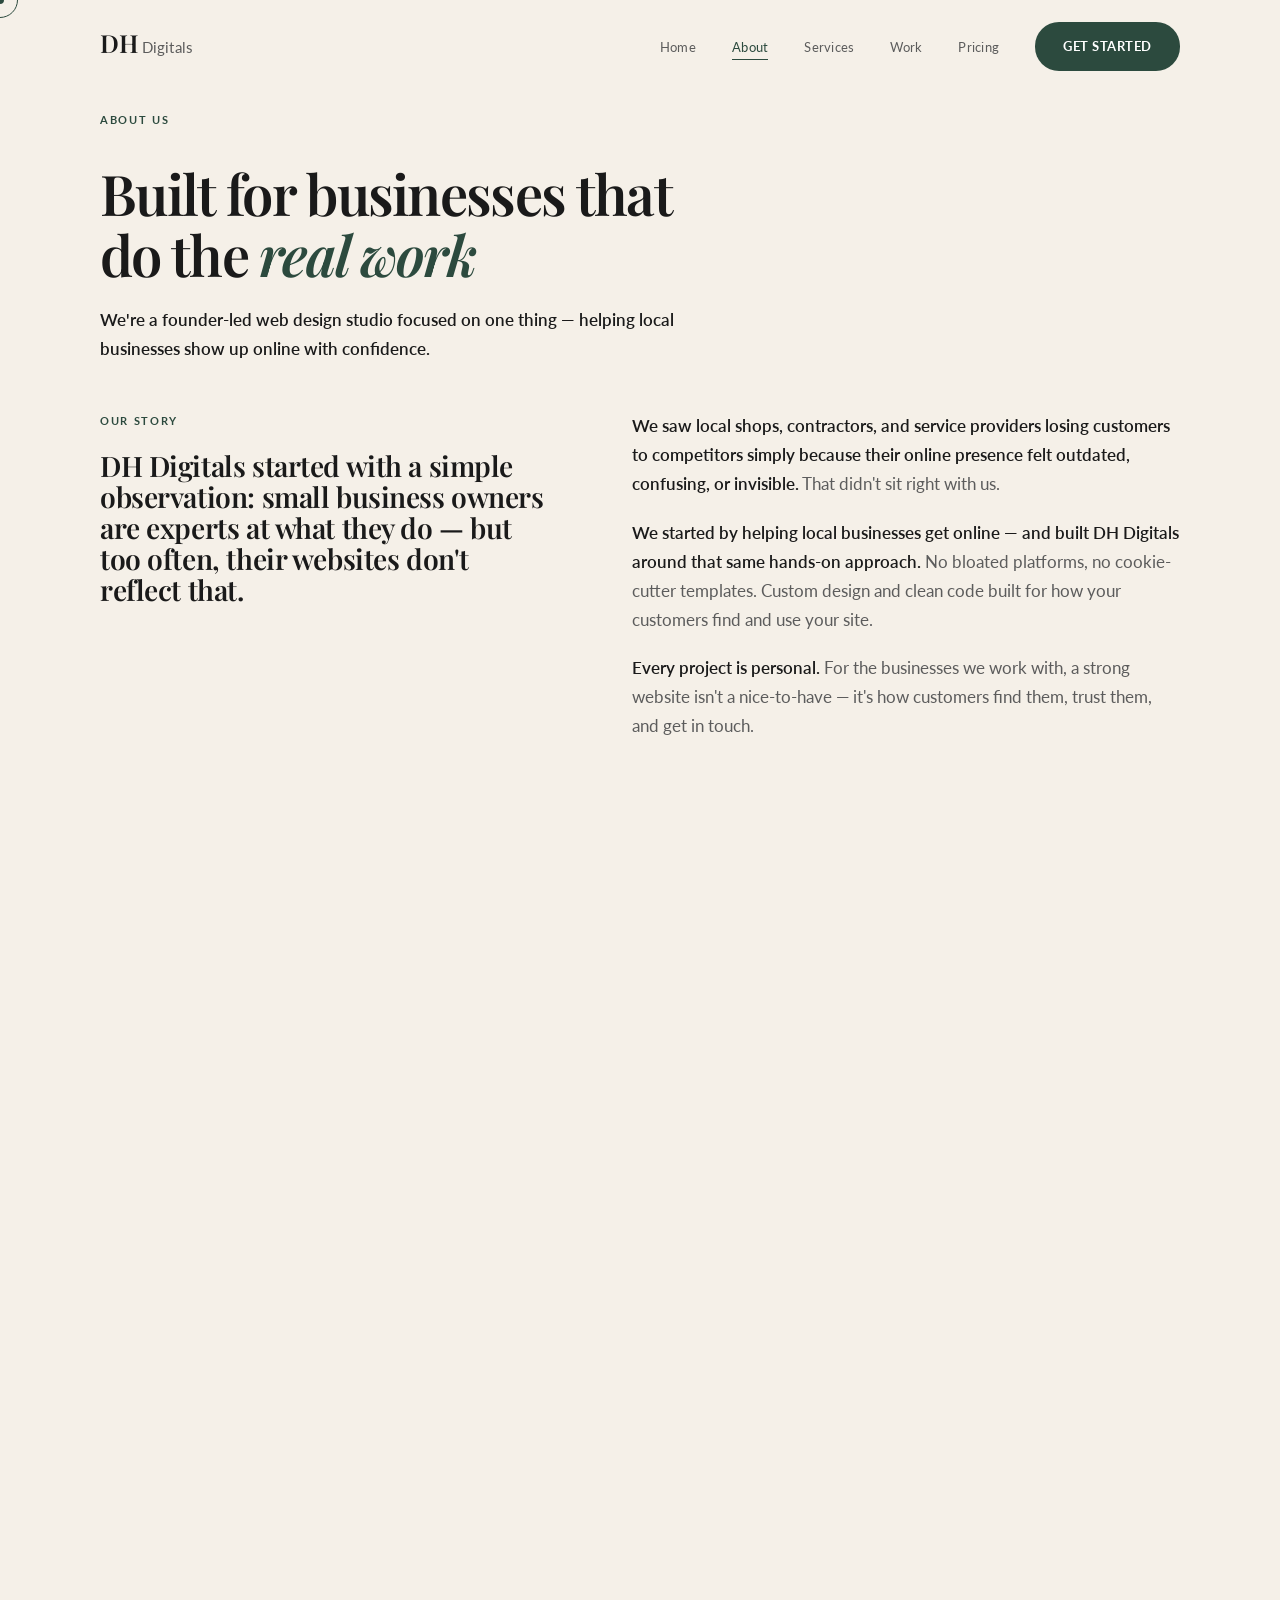
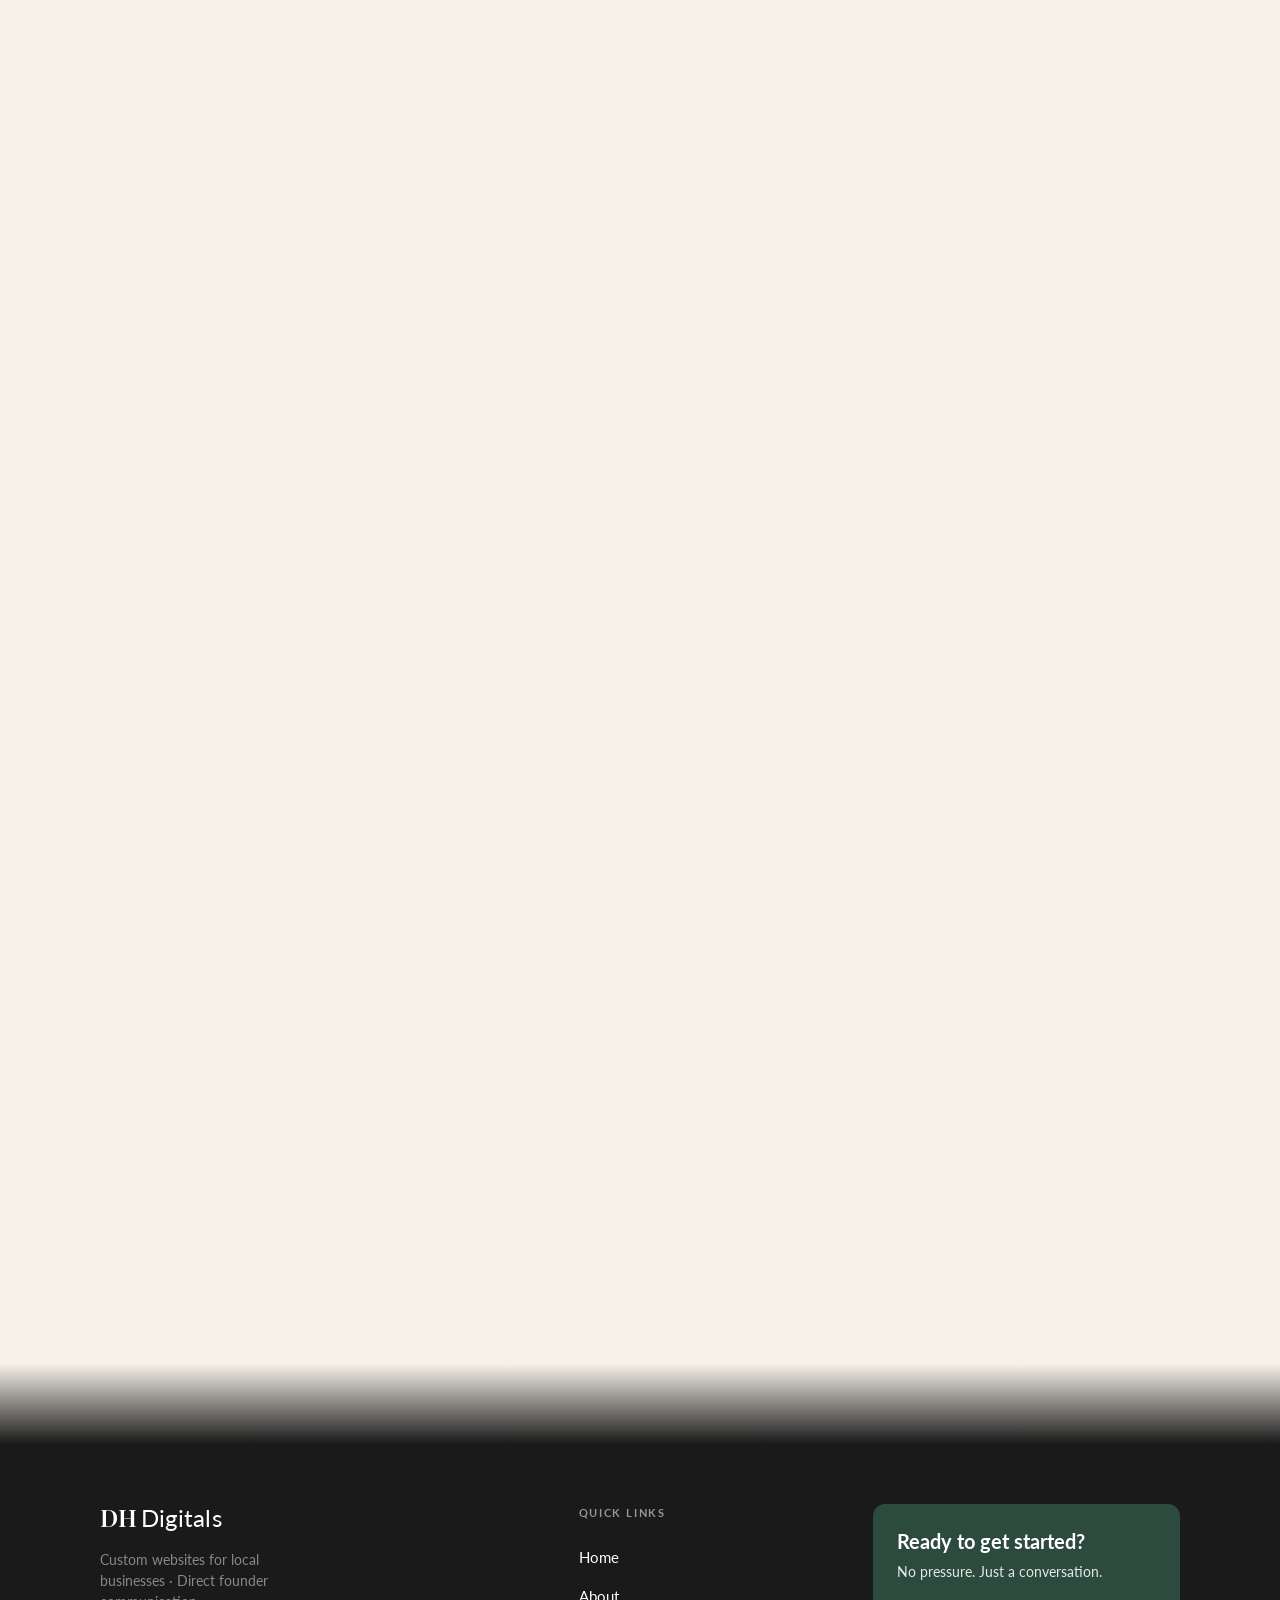
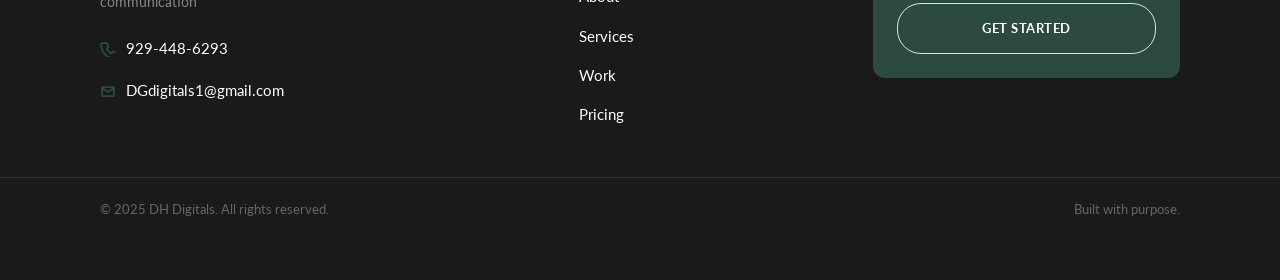
==== commit cc306025: "Fix iPhone mobile layout and navigation dropdown behavior. Repair the mobile menu so the toggle stay" ====
--- a/about.html
+++ b/about.html
@@ -2,7 +2,7 @@
 <html lang="en">
 <head>
   <meta charset="UTF-8">
-  <meta name="viewport" content="width=device-width, initial-scale=1.0">
+  <meta name="viewport" content="width=device-width, initial-scale=1.0, viewport-fit=cover">
   <meta name="description" content="Meet DH Digitals — a founder-led web design studio helping local businesses show up online with confidence.">
   <title>About Us — DH Digitals</title>
   <link rel="icon" type="image/svg+xml" href="data:image/svg+xml,%3Csvg xmlns='http://www.w3.org/2000/svg' viewBox='0 0 32 32'%3E%3Crect width='32' height='32' rx='7' fill='%23F5F0E8'/%3E%3Ctext x='16' y='21.5' font-family='Georgia%2C%20serif' font-size='13' font-weight='600' fill='%232C4A3E' text-anchor='middle'%3EDH%3C/text%3E%3C/svg%3E">
--- a/styles.css
+++ b/styles.css
@@ -37,6 +37,10 @@
   overflow-x: hidden;
 }
 
+body.nav-open {
+  overflow: hidden;
+}
+
 [id] {
   scroll-margin-top: calc(var(--nav-offset) + 1rem);
 }
@@ -2694,12 +2698,21 @@
     padding-top: 2.5rem;
   }
 
+  section.page-hero.page-hero--work,
+  section.page-hero.page-hero--about {
+    padding-top: calc(var(--nav-offset) + 1.25rem);
+  }
+
   section.page-hero.page-hero--work {
     padding-bottom: 0;
   }
 
   section.page-hero.page-hero--work + .work-section {
     padding-top: 2.5rem;
+  }
+
+  .page-hero-content {
+    max-width: none;
   }
 
   .page-hero + section,
@@ -2759,8 +2772,14 @@
   }
 
   .hero h1 {
-    font-size: 42px;
+    font-size: clamp(2.25rem, 10.5vw, 42px);
     letter-spacing: -0.025em;
+    max-height: none;
+    overflow: visible;
+  }
+
+  .hero-scroll-hint {
+    display: none;
   }
 
   h2,
@@ -2832,45 +2851,67 @@
     font-size: var(--text-small);
   }
 
+  nav {
+    padding-top: max(1rem, env(safe-area-inset-top));
+    padding-left: env(safe-area-inset-left);
+    padding-right: env(safe-area-inset-right);
+  }
+
   nav .container {
-    flex-wrap: wrap;
+    flex-wrap: nowrap;
     align-items: center;
     position: relative;
   }
 
+  .logo {
+    order: 1;
+    flex: 1;
+    min-width: 0;
+  }
+
   .nav-toggle {
+    order: 2;
     display: flex;
     align-items: center;
     justify-content: center;
+    flex-shrink: 0;
     min-width: 44px;
     min-height: 44px;
     width: 44px;
     height: 44px;
-    margin: -0.35rem -0.25rem -0.35rem 0;
+    margin: 0;
+    margin-left: auto;
   }
 
   .nav-links {
+    order: 3;
+    position: absolute;
+    top: calc(100% + 0.35rem);
+    left: 0;
+    right: 0;
+    flex-basis: auto;
     flex-direction: column;
     align-items: stretch;
     width: 100%;
-    flex-basis: 100%;
     max-height: 0;
     overflow: hidden;
     gap: 0;
     padding: 0;
     margin: 0;
-    border-bottom: 0 solid var(--border);
-    transition: max-height var(--hover-transition);
+    border: 0 solid var(--border);
+    border-radius: 4px;
+    background: var(--bg);
+    box-shadow: none;
+    transition: max-height var(--hover-transition), padding var(--hover-transition), border-color var(--hover-transition), box-shadow var(--hover-transition);
+    z-index: 10;
   }
 
   .nav-links.open {
-    max-height: 300px;
+    max-height: min(80vh, 24rem);
     padding: 0.5rem 0 1rem;
     gap: 0;
-    border-bottom: 1px solid var(--border);
-    background: rgba(245, 240, 232, 0.98);
-    backdrop-filter: blur(12px);
-    -webkit-backdrop-filter: blur(12px);
+    border-width: 1px;
+    box-shadow: 0 12px 32px rgba(0, 0, 0, 0.08);
   }
 
   .nav-links li {
@@ -2966,6 +3007,19 @@
   .price-card.featured {
     order: -1;
     padding: 2rem 20px;
+    margin-top: 0.75rem;
+  }
+
+  .price-badge {
+    top: -0.5rem;
+  }
+
+  .pricing-header .pricing-urgency,
+  .pricing-header .pricing-trust,
+  .care-plans-intro,
+  .care-plans-clarifier {
+    padding-left: 0;
+    padding-right: 0;
   }
 
   .pricing-grid.pricing-grid--care {
@@ -3064,6 +3118,7 @@
     align-items: center;
     text-align: center;
     gap: 0.5rem;
+    padding-bottom: max(48px, env(safe-area-inset-bottom));
   }
 
   .footer-copy,
@@ -3090,6 +3145,35 @@
   }
 
   .container {
-    width: min(1080px, calc(100vw - 2rem));
-  }
-}
+    width: min(1080px, calc(100% - 2rem));
+    padding-left: max(0px, env(safe-area-inset-left));
+    padding-right: max(0px, env(safe-area-inset-right));
+  }
+
+  body.page-contact main {
+    padding-top: calc(var(--nav-offset) + 1.25rem);
+  }
+
+  .contact-info > h1 {
+    font-size: clamp(2rem, 9vw, 36px);
+  }
+
+  .method-value {
+    overflow-wrap: anywhere;
+    word-break: break-word;
+  }
+
+  .page-intro-dh {
+    font-size: clamp(4rem, 22vw, 120px);
+    letter-spacing: 0.12em;
+  }
+
+  .page-intro-digitals {
+    font-size: clamp(1rem, 4.5vw, 24px);
+    letter-spacing: 0.28em;
+  }
+
+  .work-card-body {
+    padding: 1.5rem 1.25rem 1.75rem;
+  }
+}
